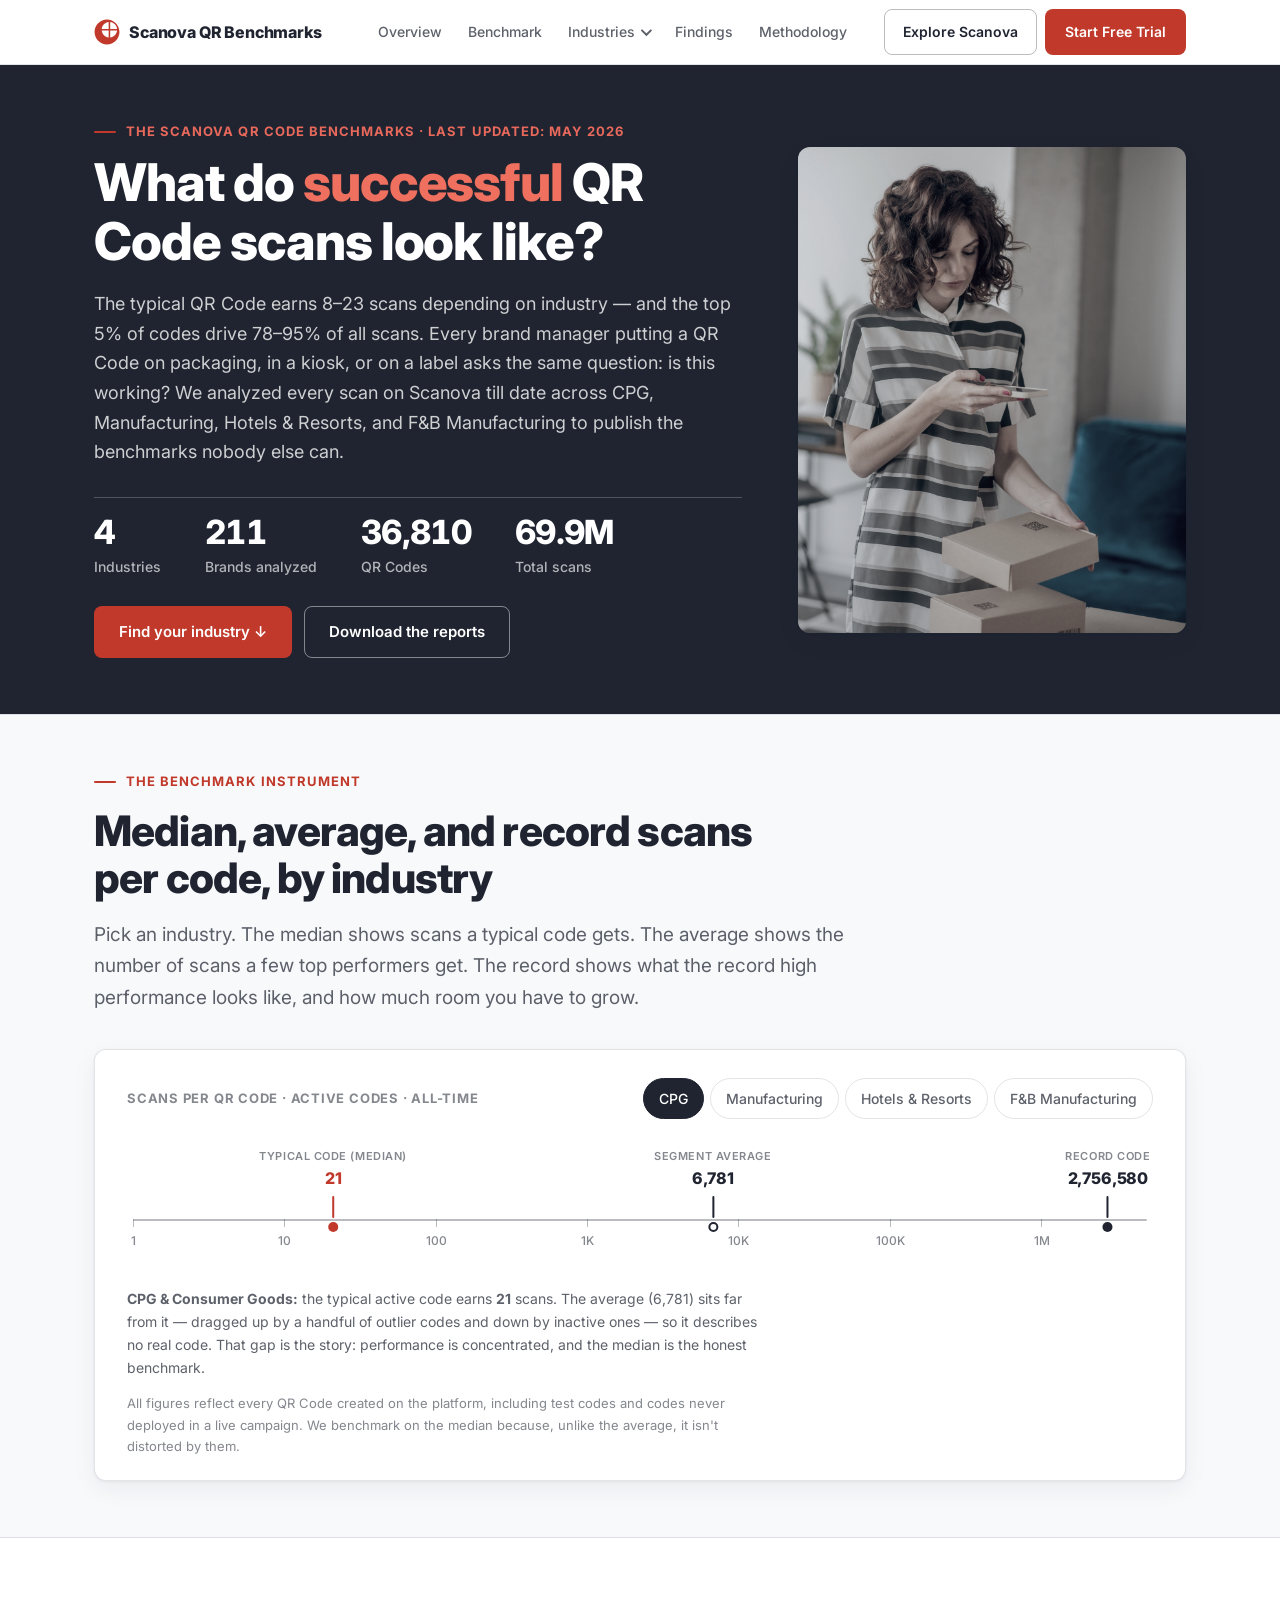
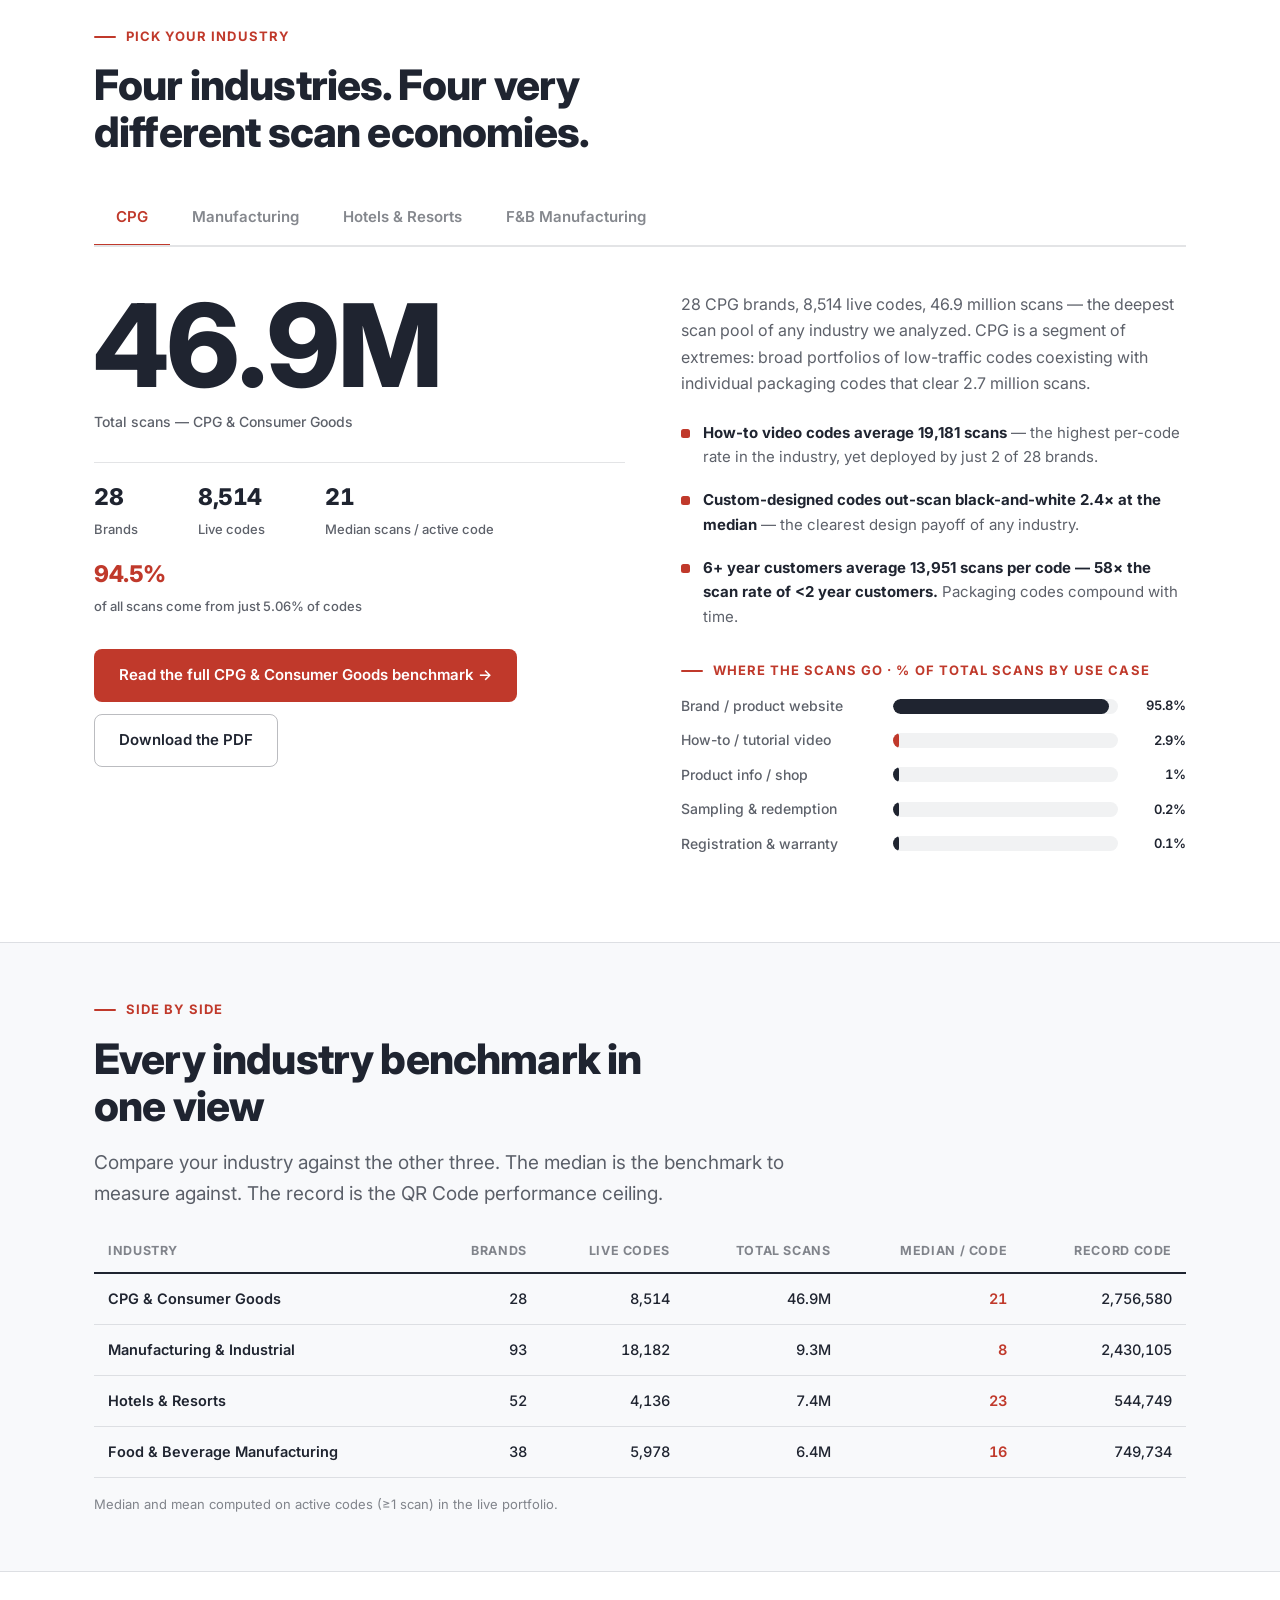
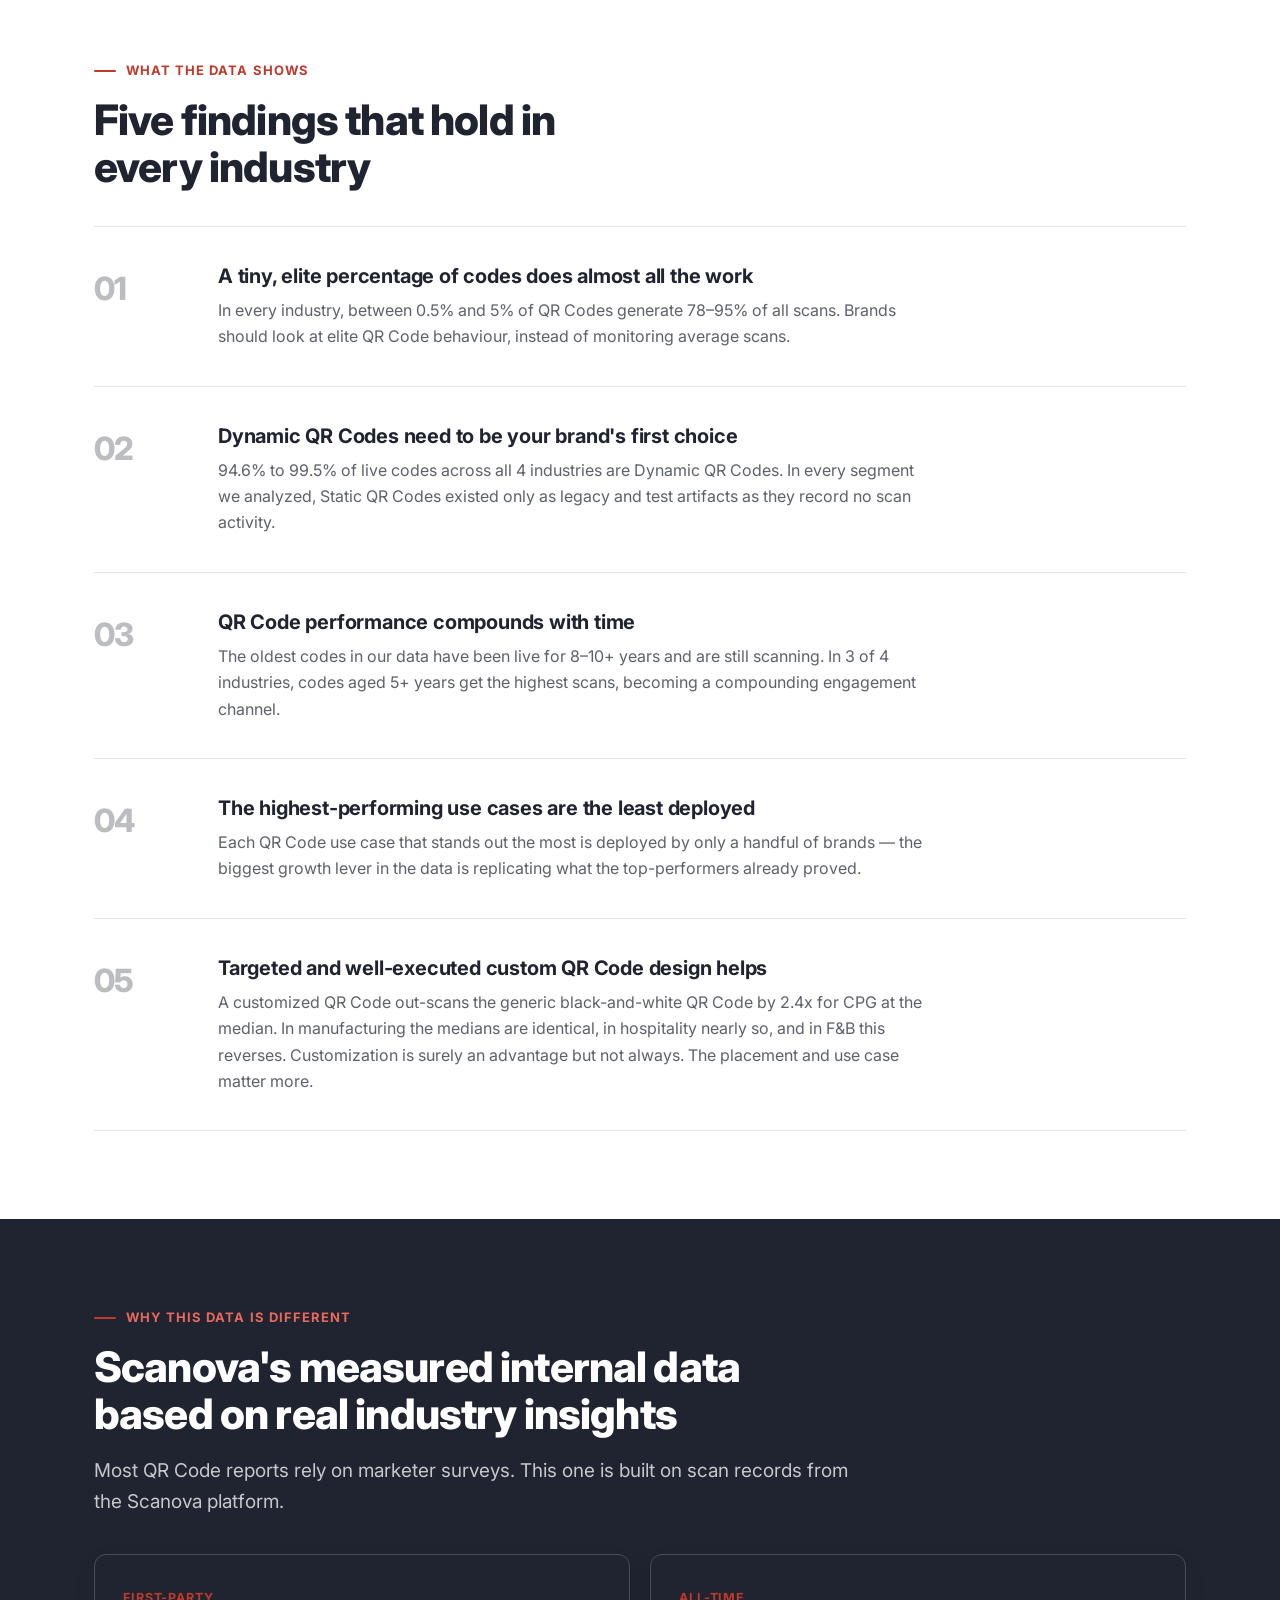
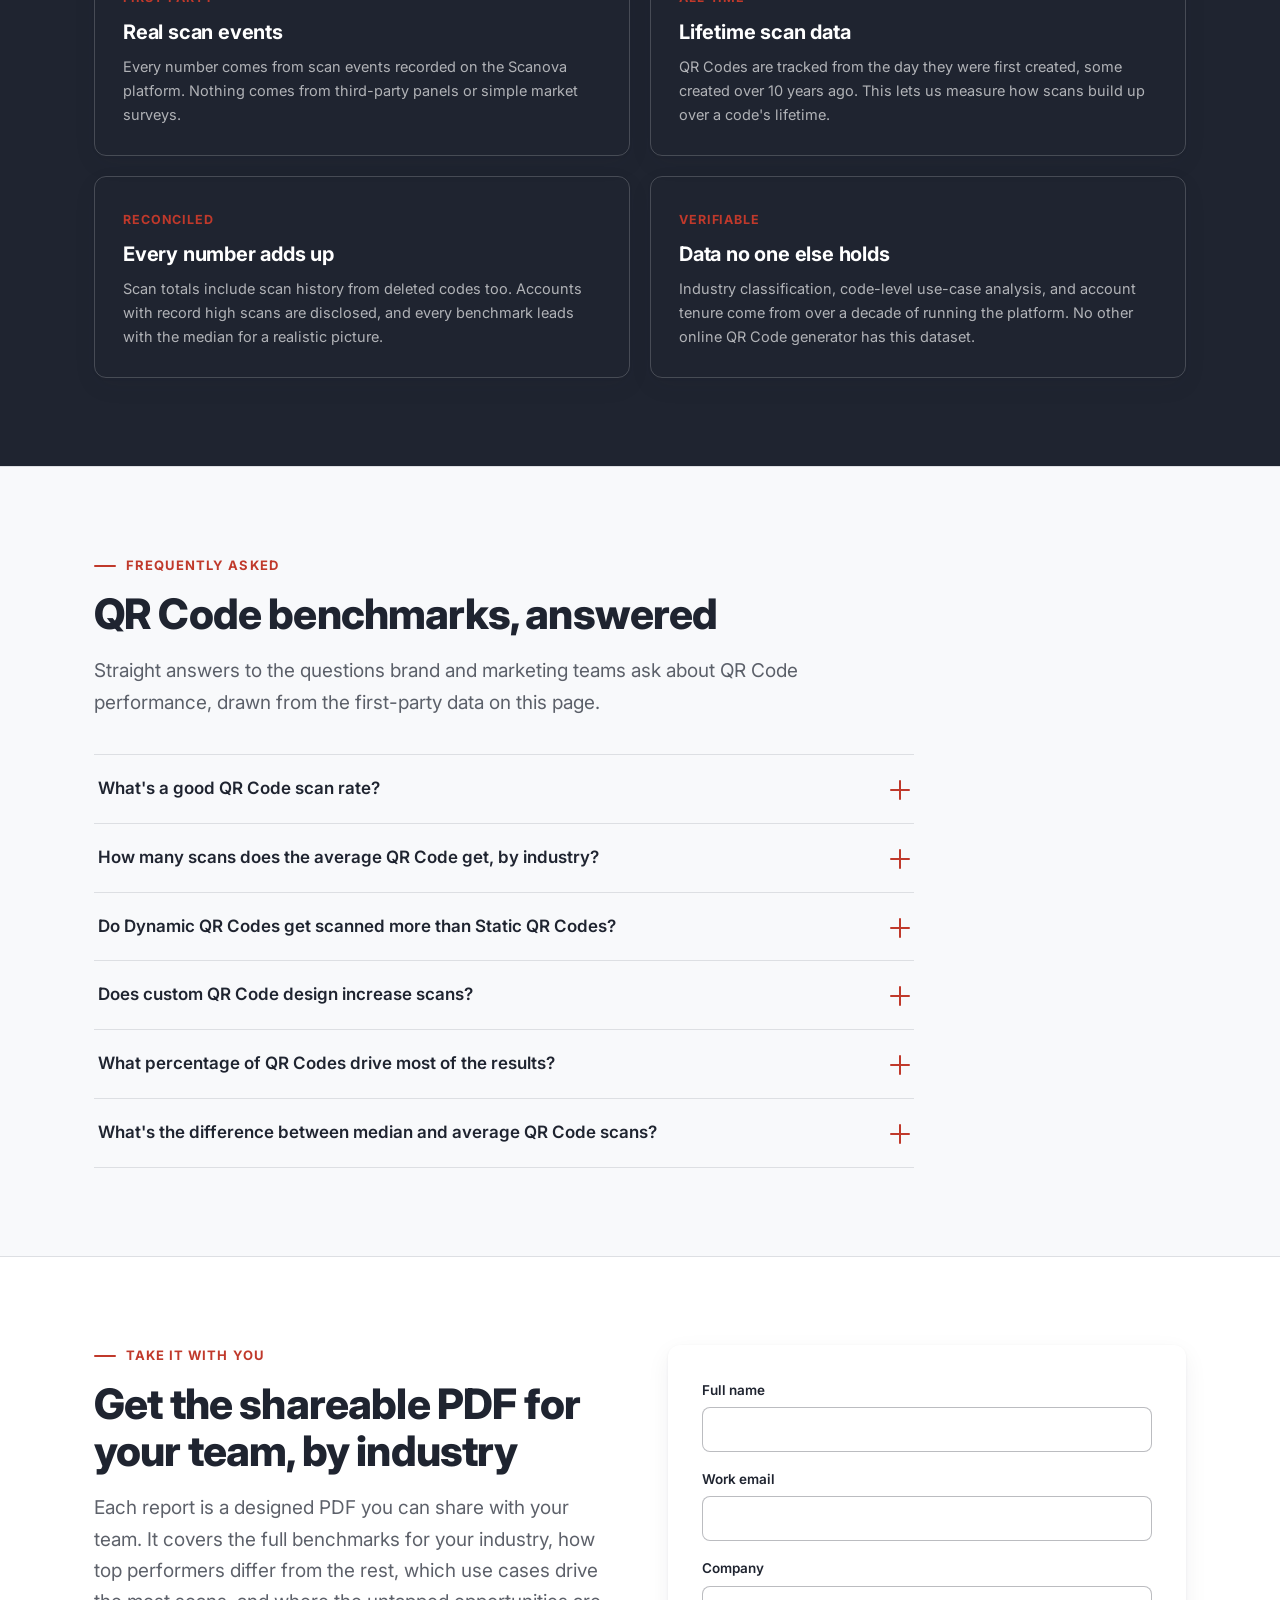
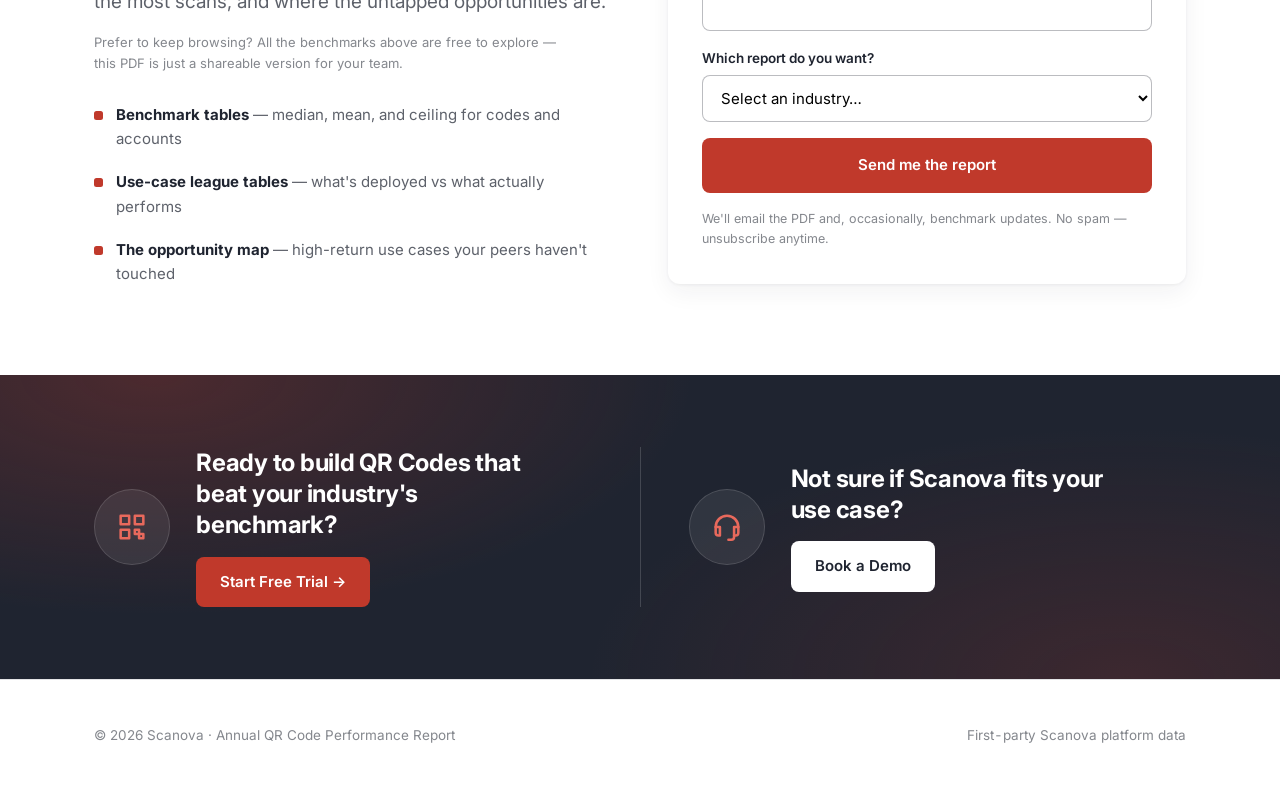
==== Annual Report/index.html @ 104e8a63 "Initial commit: Scanova QR Code Benchmarks report site Baseline snapshot of the Annual Report site (" ====
<!DOCTYPE html>
<html lang="en">
<head>
<meta charset="UTF-8">
<meta name="viewport" content="width=device-width, initial-scale=1">
<title>Scanova QR Code Benchmarks by Industry | 2026 Report</title>
<meta name="description" content="Scanova QR Code Benchmarks: the typical QR Code earns 8–23 scans by industry, and the top 5% drive 78–95% of all scans. First-party data from 69.9 million scans across 36,810 QR Codes and 211 brands in CPG, Manufacturing, Hotels & Resorts, and F&B Manufacturing.">
<link rel="preconnect" href="https://fonts.googleapis.com">
<link rel="preconnect" href="https://fonts.gstatic.com" crossorigin>
<link href="https://fonts.googleapis.com/css2?family=Inter:wght@400;500;600;700;800&display=swap" rel="stylesheet">
<link rel="stylesheet" href="styles.css">
</head>
<body>

<!-- ============ NAV ============ -->
<nav class="nav">
  <div class="wrap nav-inner">
    <a class="brand" href="index.html"><img class="brand-logo" src="logo-icon-red.svg" alt="Scanova" width="26" height="26"><span>Scanova QR Benchmarks</span></a>
    <div class="nav-links">
      <a href="#overview">Overview</a>
      <a href="#instrument">Benchmark</a>
      <div class="nav-drop" id="nav-drop">
        <button class="nav-drop-btn" aria-haspopup="true" aria-expanded="false" id="nav-drop-btn">
          Industries <span class="caret" aria-hidden="true"></span>
        </button>
        <div class="nav-drop-menu" role="menu" id="nav-drop-menu">
          <a role="menuitem" href="industry.html?i=cpg">CPG &amp; Consumer Goods <span>Avg 6,781 scans/code · 46.9M scans</span></a>
          <a role="menuitem" href="industry.html?i=mi">Manufacturing &amp; Industrial <span>Avg 641 scans/code · 9.3M scans</span></a>
          <a role="menuitem" href="industry.html?i=hotels">Hotels &amp; Resorts <span>Avg 2,096 scans/code · 7.4M scans</span></a>
          <a role="menuitem" href="industry.html?i=fnb">F&amp;B Manufacturing <span>Avg 1,487 scans/code · 6.4M scans</span></a>
        </div>
      </div>
      <a href="#findings">Findings</a>
      <a href="#methodology">Methodology</a>
    </div>
    <div class="nav-ctas">
      <a class="nav-cta-ghost" href="https://scanova.io/" target="_blank" rel="noopener">Explore Scanova</a>
      <a class="nav-cta" href="https://app.scanova.io/auth/register" target="_blank" rel="noopener">Start Free Trial</a>
    </div>
  </div>
</nav>

<!-- ============ HERO ============ -->
<header class="hero hero-dark" id="overview">
  <div class="wrap hero-grid">
    <div>
      <p class="eyebrow">The Scanova QR Code Benchmarks · Last updated: May 2026</p>
      <h1 style="margin-top:16px;max-width:18ch">What do <span class="accent">successful</span> QR Code scans look like?</h1>
      <p class="lede" style="margin-top:22px">
        The typical QR Code earns 8–23 scans depending on industry — and the top 5% of codes drive 78–95% of all scans.
        Every brand manager putting a QR Code on packaging, in a kiosk, or on a label asks the same question:
        is this working? We analyzed every scan on Scanova till date across CPG, Manufacturing, Hotels &amp; Resorts,
        and F&amp;B Manufacturing to publish the benchmarks nobody else can.
      </p>
      <div class="meta-strip">
        <div><span class="num" data-count="4">0</span><span class="label">Industries</span></div>
        <div><span class="num" data-count="211">0</span><span class="label">Brands analyzed</span></div>
        <div><span class="num" data-count="36810">0</span><span class="label">QR Codes</span></div>
        <div><span class="num" data-count="69.9" data-suffix="M">0</span><span class="label">Total scans</span></div>
      </div>
      <div class="panel-ctas" style="margin-top:40px">
        <a class="btn btn-solid" href="#industries">Find your industry ↓</a>
        <a class="btn btn-ghost" href="#get-reports">Download the reports</a>
      </div>
    </div>
    <div class="photo">
      <img src="img/hero-main.jpg" alt="Customer scanning a QR Code on product packaging with a smartphone" decoding="async">
    </div>
  </div>
</header>

<!-- ============ BENCHMARK INSTRUMENT ============ -->
<section class="tight band" id="instrument">
  <div class="wrap">
    <p class="eyebrow">The benchmark instrument</p>
    <h2 style="max-width:24ch">Median, average, and record scans per code, by industry</h2>
    <p class="lede">Pick an industry. The median shows scans a typical code gets. The average shows the number of scans a few top performers get. The record shows what the record high performance looks like, and how much room you have to grow.</p>

    <div class="instrument reveal">
      <div class="instrument-head">
        <span class="instrument-title">Scans per QR Code · active codes · all-time</span>
        <div class="seg" id="instr-seg" role="group" aria-label="Choose industry"></div>
      </div>
      <div class="scale" id="instr-scale" aria-live="polite"></div>
      <p class="instrument-note" id="instr-note"></p>
      <p class="foot-note" style="margin-top:14px">All figures reflect every QR Code created on the platform, including test codes and codes never deployed in a live campaign. We benchmark on the median because, unlike the average, it isn't distorted by them.</p>
    </div>
  </div>
</section>

<!-- ============ INDUSTRY TABS ============ -->
<section id="industries">
  <div class="wrap">
    <p class="eyebrow">Pick your industry</p>
    <h2 style="max-width:20ch">Four industries. Four very different scan economies.</h2>

    <div class="tabs" role="tablist" id="industry-tabs"></div>
    <div id="industry-panels"></div>
  </div>
</section>

<!-- ============ CROSS-INDUSTRY COMPARISON ============ -->
<section class="tight band">
  <div class="wrap">
    <p class="eyebrow">Side by side</p>
    <h2 style="max-width:22ch">Every industry benchmark in one view</h2>
    <p class="lede">Compare your industry against the other three. The median is the benchmark to measure against. The record is the QR Code performance ceiling.</p>
    <div class="tbl-scroll reveal">
      <table class="tbl" id="compare-table">
        <thead>
          <tr>
            <th>Industry</th>
            <th class="r">Brands</th>
            <th class="r">Live codes</th>
            <th class="r">Total scans</th>
            <th class="r">Median / code</th>
            <th class="r">Record code</th>
          </tr>
        </thead>
        <tbody></tbody>
      </table>
    </div>
    <p class="foot-note">Median and mean computed on active codes (≥1 scan) in the live portfolio.</p>
  </div>
</section>

<!-- ============ UNIVERSAL FINDINGS ============ -->
<section id="findings">
  <div class="wrap">
    <p class="eyebrow">What the data shows</p>
    <h2 style="max-width:20ch">Five findings that hold in every industry</h2>
    <div id="findings-list" style="margin-top:36px"></div>
  </div>
</section>

<!-- ============ METHODOLOGY ============ -->
<section class="band-ink" id="methodology">
  <div class="wrap">
    <p class="eyebrow">Why this data is different</p>
    <h2 style="max-width:24ch">Scanova's measured internal data based on real industry insights</h2>
    <p class="lede">Most QR Code reports rely on marketer surveys. This one is built on scan records from the Scanova platform.</p>
    <div class="cards grid-2">
      <div class="card" style="background:transparent;border-color:rgba(255,255,255,.18)">
        <span class="k">First-party</span>
        <h3 style="color:#fff">Real scan events</h3>
        <p style="color:rgba(255,255,255,.65)">Every number comes from scan events recorded on the Scanova platform. Nothing comes from third-party panels or simple market surveys.</p>
      </div>
      <div class="card" style="background:transparent;border-color:rgba(255,255,255,.18)">
        <span class="k">All-time</span>
        <h3 style="color:#fff">Lifetime scan data</h3>
        <p style="color:rgba(255,255,255,.65)">QR Codes are tracked from the day they were first created, some created over 10 years ago. This lets us measure how scans build up over a code's lifetime.</p>
      </div>
      <div class="card" style="background:transparent;border-color:rgba(255,255,255,.18)">
        <span class="k">Reconciled</span>
        <h3 style="color:#fff">Every number adds up</h3>
        <p style="color:rgba(255,255,255,.65)">Scan totals include scan history from deleted codes too. Accounts with record high scans are disclosed, and every benchmark leads with the median for a realistic picture.</p>
      </div>
      <div class="card" style="background:transparent;border-color:rgba(255,255,255,.18)">
        <span class="k">Verifiable</span>
        <h3 style="color:#fff">Data no one else holds</h3>
        <p style="color:rgba(255,255,255,.65)">Industry classification, code-level use-case analysis, and account tenure come from over a decade of running the platform. No other online QR Code generator has this dataset.</p>
      </div>
    </div>
  </div>
</section>

<!-- ============ FAQ ============ -->
<section class="band" id="faq">
  <div class="wrap">
    <p class="eyebrow">Frequently asked</p>
    <h2 style="max-width:24ch">QR Code benchmarks, answered</h2>
    <p class="lede">Straight answers to the questions brand and marketing teams ask about QR Code performance, drawn from the first-party data on this page.</p>
    <div class="faq" id="faq-list"></div>
  </div>
</section>

<!-- ============ LEAD CAPTURE ============ -->
<section id="get-reports">
  <div class="wrap lead">
    <div>
      <p class="eyebrow">Take it with you</p>
      <h2 style="max-width:20ch">Get the shareable PDF for your team, by industry</h2>
      <p class="lede">Each report is a designed PDF you can share with your team. It covers the full benchmarks for your industry, how top performers differ from the rest, which use cases drive the most scans, and where the untapped opportunities are.</p>
      <p class="small" style="margin-top:14px;max-width:60ch">Prefer to keep browsing? All the benchmarks above are free to explore — this PDF is just a shareable version for your team.</p>
      <ul class="insight-list" style="margin-top:28px">
        <li><strong>Benchmark tables</strong> — median, mean, and ceiling for codes and accounts</li>
        <li><strong>Use-case league tables</strong> — what's deployed vs what actually performs</li>
        <li><strong>The opportunity map</strong> — high-return use cases your peers haven't touched</li>
      </ul>
    </div>
    <div>
      <!-- INTEGRATION POINT: wire to your marketing-automation endpoint -->
      <form class="lead-form" id="lead-form" novalidate>
        <div>
          <label for="lf-name">Full name</label>
          <input id="lf-name" name="name" type="text" autocomplete="name" required>
        </div>
        <div>
          <label for="lf-email">Work email</label>
          <input id="lf-email" name="email" type="email" autocomplete="email" required>
        </div>
        <div>
          <label for="lf-company">Company</label>
          <input id="lf-company" name="company" type="text" autocomplete="organization" required>
        </div>
        <div>
          <label for="lf-industry">Which report do you want?</label>
          <select id="lf-industry" name="industry" required>
            <option value="">Select an industry…</option>
            <option value="cpg">CPG &amp; Consumer Goods</option>
            <option value="mi">Manufacturing &amp; Industrial</option>
            <option value="hotels">Hotels &amp; Resorts</option>
            <option value="fnb">Food &amp; Beverage Manufacturing</option>
            <option value="all">All four reports</option>
          </select>
        </div>
        <button type="submit">Send me the report</button>
        <p class="fine">We'll email the PDF and, occasionally, benchmark updates. No spam — unsubscribe anytime.</p>
      </form>
      <div class="lead-success" id="lead-success">
        <h3>Check your inbox</h3>
        <p style="color:var(--ink-70);margin-top:8px">Your report is on its way. While you wait, explore the industry benchmarks on this page.</p>
      </div>
    </div>
  </div>
</section>

<!-- ============ SCANOVA CTA BAND ============ -->
<section class="cta-band">
  <div class="wrap cta-band-grid">
    <div class="cta-cell">
      <div class="cta-icon" aria-hidden="true">
        <svg viewBox="0 0 24 24"><path d="M4 4h6v6H4zM14 4h6v6h-6zM4 14h6v6H4z"/><path d="M14 14h3v3h-3zM17 17h3v3h-3z"/></svg>
      </div>
      <div>
        <h3>Ready to build QR Codes that beat your industry's benchmark?</h3>
        <a class="cta-btn-solid" href="https://app.scanova.io/auth/register" target="_blank" rel="noopener">Start Free Trial →</a>
      </div>
    </div>
    <div class="cta-band-divider" aria-hidden="true"></div>
    <div class="cta-cell">
      <div class="cta-icon" aria-hidden="true">
        <svg viewBox="0 0 24 24"><path d="M4 12a8 8 0 0 1 16 0"/><path d="M4 12v4a2 2 0 0 0 2 2h1v-6H5"/><path d="M20 12v4a2 2 0 0 1-2 2h-1v-6h2"/><path d="M17 18v1a2 2 0 0 1-2 2h-2"/></svg>
      </div>
      <div>
        <h3>Not sure if Scanova fits your use case?</h3>
        <a class="cta-btn-white" href="https://trycon.dayschedule.com/qr-code-generator-demo" target="_blank" rel="noopener">Book a Demo</a>
      </div>
    </div>
  </div>
</section>

<footer>
  <div class="wrap footer-inner">
    <span>© 2026 Scanova · Annual QR Code Performance Report</span>
    <span class="mono" id="footer-note"></span>
  </div>
</footer>

<script src="report-data.js"></script>
<script>
/* ---------- nav dropdown ---------- */
(function(){
  const drop = document.getElementById("nav-drop");
  const btn = document.getElementById("nav-drop-btn");
  btn.addEventListener("click", e=>{
    e.stopPropagation();
    const open = drop.classList.toggle("open");
    btn.setAttribute("aria-expanded", open);
  });
  document.addEventListener("click", e=>{
    if(!drop.contains(e.target)){ drop.classList.remove("open"); btn.setAttribute("aria-expanded","false"); }
  });
  document.addEventListener("keydown", e=>{
    if(e.key === "Escape"){ drop.classList.remove("open"); btn.setAttribute("aria-expanded","false"); }
  });
})();

/* ---------- footer meta ---------- */
document.getElementById("footer-note").textContent = REPORT.meta.dataNote;

/* ---------- FAQ (data-driven + FAQPage schema for AEO) ---------- */
(function(){
  const I = REPORT.industries;
  const faqs = [
    {
      q: "What's a good QR Code scan rate?",
      a: `It depends on your industry, and the honest benchmark is the median rather than the average. The typical active QR Code earns ${I.mi.medianActive} scans in Manufacturing, ${I.fnb.medianActive} in F&B Manufacturing, ${I.cpg.medianActive} in CPG, and ${I.hotels.medianActive} in Hotels & Resorts. Averages run far higher because a small number of top performers pull them up, so measure yourself against the median for your sector.`
    },
    {
      q: "How many scans does the average QR Code get, by industry?",
      a: `The more useful benchmark is the median — the typical active code. Averages run far higher on paper but are distorted in both directions: inflated by a few very high-performing codes and deflated by test codes and codes never deployed in a campaign. Because the data isn't filtered, a raw average describes no real code, which is why this report leads with the median for every industry.`
    },
    {
      q: "Do Dynamic QR Codes get scanned more than Static QR Codes?",
      a: `Yes, decisively. Between ${I.fnb.dynamicPct}% and ${I.cpg.dynamicPct}% of live codes across all four industries are dynamic, and in every segment analyzed the Static QR Codes recorded essentially no scan activity — they exist mostly as legacy or test artifacts. Dynamic QR Codes also let you edit the destination and track scans, which is why they dominate real-world usage.`
    },
    {
      q: "Does custom QR Code design increase scans?",
      a: `Sometimes, but it isn't guaranteed. In CPG, a custom-designed code out-scans a plain black-and-white code by about 2.4× at the median (${I.cpg.design.designerMed} vs ${I.cpg.design.bwMed} scans). In Manufacturing the medians are identical, in Hotels & Resorts nearly so, and in F&B the pattern reverses. Placement and use case matter more than design alone.`
    },
    {
      q: "What percentage of QR Codes drive most of the results?",
      a: `A very small share. In every industry, between ${I.mi.concPctCodes}% and ${I.cpg.concPctCodes}% of QR Codes generate ${I.cpg.concPctScans}%–${I.mi.concPctScans}% of all scans. The strategic takeaway is to study what those top-performing codes do differently — the use case, placement, and destination — rather than trying to lift the average across every code.`
    },
    {
      q: "What's the difference between median and average QR Code scans?",
      a: `The median is the midpoint — half of all codes scan more, half scan less — so it describes a genuinely typical code. The average (mean) divides total scans by the number of codes, so a handful of codes with hundreds of thousands of scans drags it far above what most codes achieve, while test codes and codes never deployed in a campaign drag it back down. Because the data is unfiltered and performance is highly concentrated, this report leads with the median and shows the average only where the gap between the two is itself the insight.`
    }
  ];

  const list = document.getElementById("faq-list");
  faqs.forEach((f,i)=>{
    const item = document.createElement("div");
    item.className = "faq-item";
    item.setAttribute("aria-expanded", "false");
    item.innerHTML = `
      <button class="faq-q" aria-expanded="false" aria-controls="faq-a-${i}" id="faq-q-${i}">
        <span>${f.q}</span><span class="sign" aria-hidden="true"></span>
      </button>
      <div class="faq-a" role="region" aria-labelledby="faq-q-${i}" id="faq-a-${i}"><div class="faq-a-inner">${f.a}</div></div>`;
    list.appendChild(item);
    const btn = item.querySelector(".faq-q");
    btn.addEventListener("click", ()=>{
      const open = item.getAttribute("aria-expanded") === "true";
      item.setAttribute("aria-expanded", String(!open));
      btn.setAttribute("aria-expanded", String(!open));
    });
  });

  /* FAQPage JSON-LD — lets search/AI engines lift these as answers */
  const schema = {
    "@context":"https://schema.org",
    "@type":"FAQPage",
    "mainEntity": faqs.map(f=>({
      "@type":"Question","name":f.q,
      "acceptedAnswer":{"@type":"Answer","text":f.a}
    }))
  };
  const s = document.createElement("script");
  s.type = "application/ld+json";
  s.textContent = JSON.stringify(schema);
  document.head.appendChild(s);
})();
function countUp(el){
  const target = parseFloat(el.dataset.count);
  const suffix = el.dataset.suffix || "";
  const dur = 1200, t0 = performance.now();
  const isFloat = String(el.dataset.count).includes(".");
  function tick(t){
    const p = Math.min(1,(t-t0)/dur), e = 1-Math.pow(1-p,3);
    const v = target*e;
    el.textContent = (isFloat ? v.toFixed(1) : Math.round(v).toLocaleString("en-US")) + suffix;
    if(p<1) requestAnimationFrame(tick);
  }
  requestAnimationFrame(tick);
}

/* ---------- reveal + lazy triggers ---------- */
const io = new IntersectionObserver(entries=>{
  entries.forEach(en=>{
    if(!en.isIntersecting) return;
    en.target.classList.add("in");
    en.target.querySelectorAll(".bar-fill").forEach(b=>{ b.style.width = b.dataset.w + "%"; });
    en.target.querySelectorAll("[data-count]").forEach(countUp);
    if(en.target.classList.contains("qr-grid")) litGrid(en.target);
    io.unobserve(en.target);
  });
},{threshold:.25});

document.querySelectorAll(".reveal").forEach(el=>io.observe(el));
document.querySelectorAll(".meta-strip").forEach(el=>io.observe(el));

/* ---------- benchmark instrument ---------- */
const SCALE_MAX = 5e6;
const seg = document.getElementById("instr-seg");
const scale = document.getElementById("instr-scale");
const note = document.getElementById("instr-note");

INDUSTRY_ORDER.forEach((k,i)=>{
  const d = REPORT.industries[k];
  const b = document.createElement("button");
  b.textContent = d.shortName;
  b.setAttribute("aria-pressed", i===0 ? "true" : "false");
  b.addEventListener("click", ()=>{ 
    seg.querySelectorAll("button").forEach(x=>x.setAttribute("aria-pressed","false"));
    b.setAttribute("aria-pressed","true");
    renderInstrument(k);
  });
  seg.appendChild(b);
});

function renderInstrument(key){
  const d = REPORT.industries[key];
  scale.innerHTML = "";
  /* axis + ticks */
  const axis = document.createElement("div"); axis.className = "scale-axis"; scale.appendChild(axis);
  [1,10,100,1e3,1e4,1e5,1e6].forEach(v=>{
    const t = document.createElement("div"); t.className = "scale-tick";
    t.style.left = logPos(v,SCALE_MAX)+"%";
    t.innerHTML = `<span>${fmtCompact(v)}</span>`;
    scale.appendChild(t);
  });
  const markers = [
    {label:"Typical code (median)", v:d.medianActive, cls:"is-red"},
    {label:"Segment average", v:d.meanActive, cls:"is-hollow"},
    {label:"Record code", v:d.maxCode, cls:""}
  ];
  markers.forEach(m=>{
    const el = document.createElement("div");
    el.className = "marker "+m.cls;
    el.style.left = logPos(m.v,SCALE_MAX)+"%";
    el.innerHTML = `<div class="flag">${m.label}</div><div class="val">${fmt(m.v)}</div><div class="stem"></div><div class="dot"></div>`;
    scale.appendChild(el);
  });
  note.innerHTML = `<strong>${d.name}:</strong> the typical active code earns <strong>${fmt(d.medianActive)}</strong> scans. The average (${fmt(d.meanActive)}) sits far from it — dragged up by a handful of outlier codes and down by inactive ones — so it describes no real code. That gap is the story: performance is concentrated, and the median is the honest benchmark.`;
}
renderInstrument("cpg");

/* ---------- industry tabs ---------- */
const tabs = document.getElementById("industry-tabs");
const panels = document.getElementById("industry-panels");

INDUSTRY_ORDER.forEach((k,i)=>{
  const d = REPORT.industries[k];
  const tab = document.createElement("button");
  tab.id = "tab-"+k; tab.setAttribute("role","tab");
  tab.setAttribute("aria-selected", i===0 ? "true":"false");
  tab.setAttribute("aria-controls","panel-"+k);
  tab.textContent = d.shortName;
  tab.addEventListener("click", ()=>selectTab(k));
  tabs.appendChild(tab);

  const p = document.createElement("div");
  p.className = "tabpanel"; p.id = "panel-"+k;
  p.setAttribute("role","tabpanel"); p.setAttribute("aria-labelledby","tab-"+k);
  if(i!==0) p.hidden = true;
  p.innerHTML = panelHTML(d);
  panels.appendChild(p);
});

function panelHTML(d){
  const bars = d.useCases.slice(0,5).map(u=>`
    <div class="bar-row">
      <span class="name" title="${u.name}">${u.name}</span>
      <div class="bar-track"><div class="bar-fill ${u.avgActive === Math.max(...d.useCases.map(x=>x.avgActive)) ? "red":""}" data-w="${Math.max(3, u.scansPct)}"></div></div>
      <span class="v">${u.scansPct}%</span>
    </div>`).join("");
  return `
  <div class="industry-grid">
    <div>
      <div class="sig-stat">
        <span class="num">${d.scansDisplay}</span>
        <span class="cap">Total scans — ${d.name}</span>
      </div>
      <div class="stat-row">
        <div><span class="num">${d.accounts}</span><span class="label">Brands</span></div>
        <div><span class="num">${fmt(d.codes)}</span><span class="label">Live codes</span></div>
        <div><span class="num" data-count="${d.medianActive}">0</span><span class="label">Median scans / active code</span></div>
        <div><span class="num" style="color:var(--accent)">${d.concPctScans}%</span><span class="label">of all scans come from just ${d.concPctCodes}% of codes</span></div>
      </div>
      <div class="panel-ctas">
        <a class="btn btn-solid" href="industry.html?i=${d.slug}">Read the full ${d.name} benchmark →</a>
        <a class="btn btn-ghost" href="#get-reports">Download the PDF</a>
      </div>
    </div>
    <div>
      <p class="lede" style="font-size:16px;margin-bottom:24px">${d.summary}</p>
      <ul class="insight-list">${d.tabInsights.map(t=>`<li>${t}</li>`).join("")}</ul>
      <p class="eyebrow" style="margin:30px 0 14px">Where the scans go · % of total scans by use case</p>
      <div class="bars">${bars}</div>
    </div>
  </div>`;
}

function selectTab(key){
  INDUSTRY_ORDER.forEach(k=>{
    document.getElementById("tab-"+k).setAttribute("aria-selected", k===key ? "true":"false");
    document.getElementById("panel-"+k).hidden = k!==key;
  });
  /* trigger bar + count animations for newly shown panel */
  const p = document.getElementById("panel-"+key);
  p.querySelectorAll(".bar-fill").forEach(b=>{ b.style.width = b.dataset.w + "%"; });
  p.querySelectorAll("[data-count]").forEach(countUp);
}
/* animate the initially visible panel via observer */
io.observe(document.getElementById("panel-cpg"));

/* ---------- comparison table ---------- */
const tbody = document.querySelector("#compare-table tbody");
INDUSTRY_ORDER.forEach(k=>{
  const d = REPORT.industries[k];
  const tr = document.createElement("tr");
  tr.innerHTML = `
    <td><a href="industry.html?i=${d.slug}" style="text-decoration:none;font-weight:600">${d.name}</a></td>
    <td class="n r">${d.accounts}</td>
    <td class="n r">${fmt(d.codes)}</td>
    <td class="n r">${d.scansDisplay}</td>
    <td class="n r" style="color:var(--accent);font-weight:600">${d.medianActive}</td>
    <td class="n r">${fmt(d.maxCode)}</td>`;
  tbody.appendChild(tr);
});

/* ---------- findings ---------- */
const fl = document.getElementById("findings-list");
REPORT.universalFindings.forEach((f,i)=>{
  const el = document.createElement("div");
  el.className = "finding reveal";
  el.innerHTML = `<div class="fnum">0${i+1}</div><div><h3>${f.title}</h3><p>${f.body}</p></div>`;
  fl.appendChild(el);
  io.observe(el);
});

/* ---------- lead form (front-end only; wire to backend) ---------- */
document.getElementById("lead-form").addEventListener("submit", e=>{
  e.preventDefault();
  const form = e.target;
  if(!form.checkValidity()){ form.reportValidity(); return; }
  /* TODO: POST to marketing automation endpoint here */
  form.style.display = "none";
  document.getElementById("lead-success").classList.add("show");
});
</script>
</body>
</html>
---- Annual Report/styles.css ----
/* ============================================================
   Scanova — QR Performance Benchmarks
   Aligned with scanova.io: Inter everywhere, Scanova crimson
   (#c0392b) as the accent, soft rounded cards, white surfaces.
   ============================================================ */

:root{
  --ink:#1f2430;
  --ink-70:rgba(31,36,48,.72);
  --ink-55:rgba(31,36,48,.55);
  --ink-30:rgba(31,36,48,.3);
  --ink-12:rgba(31,36,48,.12);
  --ink-06:rgba(31,36,48,.06);
  --paper:#ffffff;
  --paper-warm:#f8f9fb;
  --accent:#c0392b;          /* Scanova brand crimson */
  --accent-dark:#a93226;
  --accent-dim:rgba(192,57,43,.1);
  --font:'Inter',-apple-system,BlinkMacSystemFont,'Segoe UI',sans-serif;
  --max:1140px;
  --rail:24px;
  --radius:12px;
  --radius-sm:8px;
  --shadow:0 1px 3px rgba(31,36,48,.06),0 8px 24px rgba(31,36,48,.06);
}

*{margin:0;padding:0;box-sizing:border-box}
html{scroll-behavior:smooth;scroll-padding-top:76px}
@media (prefers-reduced-motion:reduce){
  html{scroll-behavior:auto}
  *,*::before,*::after{animation-duration:.01ms!important;transition-duration:.01ms!important}
}
body{
  font-family:var(--font);
  color:var(--ink);
  background:var(--paper);
  font-size:16px;
  line-height:1.65;
  -webkit-font-smoothing:antialiased;
}
a{color:inherit}
button{font:inherit;cursor:pointer}
:focus-visible{outline:2px solid var(--accent);outline-offset:2px}

.wrap{max-width:var(--max);margin:0 auto;padding:0 var(--rail)}

/* ---- type roles ---- */
.eyebrow{
  font-size:13px;font-weight:700;
  letter-spacing:.08em;text-transform:uppercase;
  color:var(--accent);
  display:flex;align-items:center;gap:10px;
}
.eyebrow::before{content:'';width:22px;height:2px;background:var(--accent);border-radius:2px}
h1,h2,h3{font-weight:800;line-height:1.12;letter-spacing:-.02em}
h1{font-size:clamp(36px,5.4vw,62px)}
h2{font-size:clamp(27px,3.8vw,42px);margin:14px 0 18px}
h3{font-size:20px;font-weight:700;line-height:1.3;letter-spacing:-.01em}
.lede{font-size:clamp(17px,2vw,19px);color:var(--ink-70);max-width:64ch}
.num{font-weight:800;letter-spacing:-.02em;font-variant-numeric:tabular-nums}
.mono{font-variant-numeric:tabular-nums}
.small{font-size:13px;color:var(--ink-55)}

section{padding:88px 0}
section.tight{padding:56px 0}
.band{background:var(--paper-warm);border-top:1px solid var(--ink-12);border-bottom:1px solid var(--ink-12)}
.band-ink{background:var(--ink);color:var(--paper)}
.band-ink .eyebrow{color:#e8695c}
.band-ink .lede{color:rgba(255,255,255,.75)}

/* ---- nav ---- */
.nav{
  position:sticky;top:0;z-index:50;
  background:rgba(255,255,255,.94);
  backdrop-filter:blur(10px);
  border-bottom:1px solid var(--ink-12);
}
.nav-inner{display:flex;align-items:center;gap:16px;height:64px}
.brand{display:flex;align-items:center;gap:9px;text-decoration:none;font-weight:800;font-size:16px;letter-spacing:-.01em;white-space:nowrap;flex:none}
.brand .brand-logo{width:26px;height:26px;display:block;flex:none}
.nav-links{display:flex;gap:0;margin-left:auto;align-items:center}
.nav-links a,.nav-links .nav-drop-btn{
  text-decoration:none;font-size:14px;font-weight:500;
  padding:8px 13px;color:var(--ink-70);white-space:nowrap;border-radius:var(--radius-sm);
  background:none;border:none;display:inline-flex;align-items:center;gap:6px;
}
.nav-links a:hover,.nav-links .nav-drop-btn:hover{color:var(--ink);background:var(--ink-06)}
.nav-cta{
  margin-left:12px;flex:none;
  background:var(--accent);color:#fff;text-decoration:none;
  font-size:14px;font-weight:600;padding:11px 20px;border-radius:var(--radius-sm);
  transition:background .15s;
}
.nav-cta:hover{background:var(--accent-dark)}
@media(max-width:900px){.nav-links a:not(.nav-keep),.nav-drop{display:none}}
@media(max-width:640px){.nav-cta{display:none}}

/* ---- nav dropdown ---- */
.nav-drop{position:relative}
.nav-drop-btn .caret{width:8px;height:8px;border-right:2px solid currentColor;border-bottom:2px solid currentColor;transform:rotate(45deg) translateY(-2px);transition:transform .15s}
.nav-drop.open .nav-drop-btn .caret{transform:rotate(-135deg) translateY(-2px)}
.nav-drop-menu{
  position:absolute;top:calc(100% + 8px);left:0;min-width:280px;
  background:var(--paper);border:1px solid var(--ink-12);border-radius:var(--radius);
  box-shadow:var(--shadow);padding:8px;display:none;z-index:60;
}
.nav-drop.open .nav-drop-menu{display:block}
.nav-drop-menu a{
  display:block;padding:10px 14px;border-radius:var(--radius-sm);
  text-decoration:none;font-size:14px;font-weight:500;color:var(--ink);
}
.nav-drop-menu a:hover{background:var(--accent-dim);color:var(--accent-dark)}
.nav-drop-menu a span{display:block;font-size:12px;font-weight:400;color:var(--ink-55)}

/* ---- buttons ---- */
.btn{
  display:inline-flex;align-items:center;gap:8px;
  font-size:15px;font-weight:600;
  padding:13px 24px;border-radius:var(--radius-sm);text-decoration:none;
  border:1.5px solid transparent;
  transition:background .15s,color .15s,border-color .15s;
}
.btn-solid{background:var(--accent);color:#fff}
.btn-solid:hover{background:var(--accent-dark)}
.btn-ghost{background:transparent;color:var(--ink);border-color:var(--ink-30)}
.btn-ghost:hover{border-color:var(--accent);color:var(--accent)}
.band-ink .btn-ghost{color:#fff;border-color:rgba(255,255,255,.4)}
.band-ink .btn-ghost:hover{border-color:#e8695c;color:#e8695c}

/* ---- hero ---- */
.hero{padding:96px 0 72px}
.hero h1 .accent{color:var(--accent)}
.meta-strip{
  display:flex;flex-wrap:wrap;gap:0;margin-top:44px;
  border-top:1px solid var(--ink-12);
}
.meta-strip>div{padding:22px 36px 4px 0;margin-right:36px}
.meta-strip .num{font-size:clamp(28px,3.4vw,42px);display:block;line-height:1.1}
.meta-strip .label{font-size:14px;font-weight:500;color:var(--ink-70);margin-top:4px;display:block}

/* ---- benchmark instrument (log scale) ---- */
.instrument{border:1px solid var(--ink-12);border-radius:var(--radius);background:var(--paper);box-shadow:var(--shadow);padding:28px 32px 22px;margin-top:36px}
.instrument-head{display:flex;flex-wrap:wrap;align-items:center;gap:12px;justify-content:space-between;margin-bottom:28px}
.instrument-title{font-size:13px;font-weight:700;letter-spacing:.06em;text-transform:uppercase;color:var(--ink-55)}
.seg{display:flex;flex-wrap:wrap;gap:6px}
.seg button{
  font-size:14px;font-weight:500;padding:8px 15px;border:1px solid var(--ink-12);
  background:transparent;border-radius:999px;color:var(--ink-70);
  transition:all .15s;
}
.seg button:hover{border-color:var(--ink-30)}
.seg button[aria-pressed="true"]{background:var(--ink);color:#fff;border-color:var(--ink)}
.scale{position:relative;height:116px;margin:8px 6px 0}
.scale-axis{position:absolute;left:0;right:0;top:72px;height:2px;background:var(--ink-30);border-radius:2px}
.scale-tick{position:absolute;top:72px;width:1px;height:8px;background:var(--ink-30)}
.scale-tick span{position:absolute;top:12px;left:50%;transform:translateX(-50%);font-size:12px;font-weight:500;color:var(--ink-55);white-space:nowrap}
.marker{position:absolute;top:0;transform:translateX(-50%);text-align:center;transition:left .5s cubic-bezier(.4,0,.2,1)}
.marker .flag{font-size:11px;font-weight:600;letter-spacing:.05em;text-transform:uppercase;color:var(--ink-55);white-space:nowrap}
.marker .val{font-weight:800;font-size:16px;white-space:nowrap;letter-spacing:-.01em}
.marker .stem{width:2px;height:22px;background:var(--ink);margin:4px auto 0;border-radius:2px}
.marker .dot{width:10px;height:10px;border-radius:50%;background:var(--ink);margin:0 auto;transform:translateY(4px)}
.marker.is-red .stem,.marker.is-red .dot{background:var(--accent)}
.marker.is-red .val{color:var(--accent)}
.marker.is-hollow .dot{background:var(--paper);border:2px solid var(--ink)}
.instrument-note{margin-top:24px;font-size:14px;color:var(--ink-70);max-width:72ch}

/* ---- tabs ---- */
.tabs{display:flex;gap:0;border-bottom:2px solid var(--ink-12);overflow-x:auto;margin-top:36px;scrollbar-width:none}
.tabs::-webkit-scrollbar{display:none}
.tabs button{
  background:none;border:none;border-bottom:3px solid transparent;margin-bottom:-2px;
  font-size:15px;font-weight:600;
  padding:14px 22px;color:var(--ink-55);white-space:nowrap;
}
.tabs button:hover{color:var(--ink)}
.tabs button[aria-selected="true"]{color:var(--accent);border-bottom-color:var(--accent)}
.tabpanel{padding-top:44px}
.tabpanel[hidden]{display:none}

.industry-grid{display:grid;grid-template-columns:minmax(0,1.05fr) minmax(0,1fr);gap:56px;align-items:start}
@media(max-width:860px){.industry-grid{grid-template-columns:1fr}}
.sig-stat .num{font-size:clamp(64px,9vw,116px);line-height:.95;display:block}
.sig-stat .cap{font-size:14px;font-weight:500;color:var(--ink-70);margin-top:10px;display:block;max-width:34ch}
.stat-row{display:flex;gap:0;margin-top:28px;border-top:1px solid var(--ink-12);flex-wrap:wrap}
.stat-row>div{padding:16px 30px 0 0;margin-right:30px}
.stat-row .num{font-size:23px;display:block}
.stat-row .label{font-size:13px;font-weight:500;color:var(--ink-70);margin-top:2px;display:block}
.insight-list{list-style:none;display:grid;gap:18px}
.insight-list li{padding-left:22px;position:relative;color:var(--ink-70);font-size:15px}
.insight-list li::before{content:'';position:absolute;left:0;top:8px;width:9px;height:9px;background:var(--accent);border-radius:2.5px}
.insight-list li strong{color:var(--ink)}
.panel-ctas{display:flex;gap:12px;margin-top:32px;flex-wrap:wrap}

/* ---- bars ---- */
.bars{display:grid;gap:13px;margin-top:8px}
.bar-row{display:grid;grid-template-columns:200px 1fr 56px;gap:12px;align-items:center;font-size:14px}
.bar-row .name{
  color:var(--ink-70);font-weight:500;line-height:1.3;
  display:-webkit-box;-webkit-line-clamp:2;-webkit-box-orient:vertical;overflow:hidden;
}
.bar-track{height:15px;background:var(--ink-06);border-radius:999px;overflow:hidden}
.bar-fill{height:100%;background:var(--ink);border-radius:999px;width:0;transition:width .8s cubic-bezier(.4,0,.2,1)}
.bar-fill.red{background:var(--accent)}
.bar-row .v{font-size:13px;font-weight:600;text-align:right;font-variant-numeric:tabular-nums}
@media(max-width:560px){.bar-row{grid-template-columns:124px 1fr 50px}}

/* ---- concentration: codes-vs-scans comparison bars ---- */
.conc{display:grid;grid-template-columns:minmax(0,1fr) minmax(0,1.15fr);gap:56px;align-items:center}
@media(max-width:860px){.conc{grid-template-columns:1fr}}
.conc-stat{margin-top:26px}
.conc-stat .num{font-size:clamp(44px,6vw,70px);color:var(--accent);line-height:1}
.conc-eq{font-size:15px;font-weight:500;color:var(--ink-70);margin-top:8px}
.split-viz{border:1px solid var(--ink-12);border-radius:var(--radius);box-shadow:var(--shadow);background:var(--paper);padding:28px 30px}
.split-block{margin-bottom:26px}
.split-block:last-child{margin-bottom:0}
.split-label{display:flex;justify-content:space-between;align-items:baseline;font-size:14px;font-weight:600;margin-bottom:10px}
.split-label .hint{font-size:13px;font-weight:500;color:var(--ink-55)}
.split-bar{display:flex;height:44px;border-radius:var(--radius-sm);overflow:hidden;background:var(--ink-06)}
.split-bar .seg-red{background:var(--accent);width:0;min-width:5px;transition:width 1s cubic-bezier(.4,0,.2,1)}
.split-bar .seg-rest{background:var(--ink-12);flex:1}
.split-legend{display:flex;gap:22px;margin-top:20px;font-size:13px;font-weight:500;color:var(--ink-70);flex-wrap:wrap}
.split-legend span{display:inline-flex;align-items:center;gap:8px}
.split-legend i{width:12px;height:12px;border-radius:3px;display:inline-block}
.split-legend .sw-red{background:var(--accent)}
.split-legend .sw-rest{background:var(--ink-12)}

/* ---- data tables ---- */
.tbl{width:100%;border-collapse:collapse;font-size:14.5px;margin-top:20px}
.tbl th{
  font-size:12.5px;letter-spacing:.05em;text-transform:uppercase;
  color:var(--ink-55);text-align:left;font-weight:700;
  padding:11px 14px;border-bottom:2px solid var(--ink);
}
.tbl td{padding:13px 14px;border-bottom:1px solid var(--ink-12);vertical-align:top}
.tbl td.n{font-variant-numeric:tabular-nums;white-space:nowrap;font-weight:500}
.tbl tr.hl td{background:var(--accent-dim)}
.tbl .r{text-align:right}
.tbl-scroll{overflow-x:auto;-webkit-overflow-scrolling:touch}

/* ---- cards ---- */
.cards{display:grid;grid-template-columns:repeat(auto-fit,minmax(260px,1fr));gap:20px;margin-top:36px}
.card{border:1px solid var(--ink-12);border-radius:var(--radius);padding:28px;background:var(--paper);box-shadow:var(--shadow)}
.card .k{font-size:12.5px;font-weight:700;letter-spacing:.07em;text-transform:uppercase;color:var(--accent)}
.card h3{margin:10px 0 10px}
.card p{font-size:14.5px;color:var(--ink-70)}
.card .big{font-size:clamp(30px,3.4vw,40px);display:block;margin:8px 0 2px}

/* ---- findings ---- */
.finding{
  display:grid;grid-template-columns:96px minmax(0,1fr);gap:28px;
  padding:36px 0;border-top:1px solid var(--ink-12);
}
.finding:last-of-type{border-bottom:1px solid var(--ink-12)}
.finding .fnum{font-weight:800;font-size:32px;color:var(--ink-30);letter-spacing:-.02em}
.finding h3{margin-bottom:8px}
.finding p{color:var(--ink-70);max-width:72ch}
@media(max-width:640px){.finding{grid-template-columns:1fr;gap:8px}}

/* ---- lead capture ---- */
.lead{display:grid;grid-template-columns:minmax(0,1fr) minmax(0,1fr);gap:56px;align-items:start}
@media(max-width:860px){.lead{grid-template-columns:1fr}}
.lead-form{display:grid;gap:16px;background:var(--paper);color:var(--ink);border-radius:var(--radius);box-shadow:var(--shadow);padding:34px}
.lead-form label{font-size:13.5px;font-weight:600;color:var(--ink);display:block;margin-bottom:6px}
.lead-form input,.lead-form select{
  width:100%;font-family:var(--font);font-size:15px;padding:12px 14px;
  border:1px solid var(--ink-30);border-radius:var(--radius-sm);background:var(--paper);
}
.lead-form input:focus,.lead-form select:focus{border-color:var(--accent);outline:none;box-shadow:0 0 0 3px var(--accent-dim)}
.lead-form button{border:none;background:var(--accent);color:#fff;font-size:15px;font-weight:600;padding:15px;border-radius:var(--radius-sm);transition:background .15s}
.lead-form button:hover{background:var(--accent-dark)}
.lead-form .fine{font-size:12.5px;color:var(--ink-55)}
.lead-success{display:none;padding:34px;border:1px solid var(--accent);border-radius:var(--radius)}
.lead-success.show{display:block}

/* ---- reveal on scroll ---- */
.reveal{opacity:0;transform:translateY(14px);transition:opacity .6s,transform .6s}
.reveal.in{opacity:1;transform:none}
@media (prefers-reduced-motion:reduce){.reveal{opacity:1;transform:none}}

/* ---- industry page extras ---- */
.chapter-nav{display:flex;gap:2px;overflow:hidden}
.page-hero{padding:72px 0 56px}
.crumb{font-size:14px;font-weight:500;color:var(--ink-55);text-decoration:none}
.crumb:hover{color:var(--accent)}
.switcher{display:flex;gap:8px;flex-wrap:wrap;margin-top:28px}
.switcher a{
  font-size:14px;font-weight:500;text-decoration:none;
  border:1px solid var(--ink-12);border-radius:999px;padding:8px 16px;color:var(--ink-70);
  transition:all .15s;
}
.switcher a:hover{border-color:var(--ink-30);color:var(--ink)}
.switcher a.current{background:var(--ink);color:#fff;border-color:var(--ink)}
.two-col{display:grid;grid-template-columns:minmax(0,1fr) minmax(0,1fr);gap:56px;align-items:start}
@media(max-width:860px){.two-col{grid-template-columns:1fr}}
.callout{border-left:3px solid var(--accent);padding:8px 0 8px 24px;margin:32px 0 0;font-size:17px;color:var(--ink-70);border-radius:2px}
.callout strong{color:var(--ink)}
.foot-note{font-size:13px;color:var(--ink-55);margin-top:16px;max-width:80ch}

/* portfolio section layout: bars capped, cards in a row below */
.portfolio-bars{max-width:720px}
.portfolio-cards{grid-template-columns:repeat(auto-fit,minmax(300px,1fr))}

/* ---- footer ---- */
footer{border-top:1px solid var(--ink-12);padding:44px 0;font-size:13.5px;color:var(--ink-55)}
.footer-inner{display:flex;flex-wrap:wrap;gap:20px;justify-content:space-between;align-items:center}

/* ---- nav dropdown: open on hover (click retained for touch) ---- */
.nav-drop:hover .nav-drop-menu,.nav-drop:focus-within .nav-drop-menu{display:block}
.nav-drop:hover .nav-drop-btn .caret{transform:rotate(-135deg) translateY(-2px)}
.nav-drop-menu::before{content:'';position:absolute;top:-10px;left:0;right:0;height:10px} /* hover bridge over the gap */

/* ---- nav CTA pair ---- */
.nav-ctas{display:flex;gap:8px;margin-left:8px;flex:none;align-items:center}
.nav-cta{margin-left:0}
.nav-cta-ghost{
  flex:none;background:transparent;color:var(--ink);text-decoration:none;
  font-size:14px;font-weight:600;padding:10px 18px;border-radius:var(--radius-sm);
  border:1.5px solid var(--ink-30);transition:all .15s;white-space:nowrap;
}
.nav-cta-ghost:hover{border-color:var(--accent);color:var(--accent)}
@media(max-width:760px){.nav-cta-ghost{display:none}}
@media(max-width:640px){.nav-ctas .nav-cta{display:inline-flex}}
@media(max-width:480px){.nav-ctas .nav-cta{display:none}}

/* ---- pre-footer Scanova CTA band ---- */
.cta-band{
  background:radial-gradient(900px 400px at 12% 0%,rgba(192,57,43,.28),transparent 60%),
             radial-gradient(900px 420px at 88% 100%,rgba(192,57,43,.18),transparent 60%),
             var(--ink);
  color:#fff;padding:72px 0;
}
.cta-band-grid{display:grid;grid-template-columns:1fr 1px 1fr;gap:48px;align-items:center}
.cta-band-divider{background:rgba(255,255,255,.16);height:100%;min-height:120px}
.cta-cell{display:flex;align-items:center;gap:26px}
.cta-icon{
  width:76px;height:76px;flex:none;border-radius:50%;
  background:rgba(255,255,255,.08);border:1px solid rgba(255,255,255,.14);
  display:flex;align-items:center;justify-content:center;
}
.cta-icon svg{width:34px;height:34px;stroke:#e8695c;fill:none;stroke-width:1.8;stroke-linecap:round;stroke-linejoin:round}
.cta-cell h3{color:#fff;font-size:clamp(19px,2.2vw,24px);margin-bottom:16px;max-width:22ch}
.cta-btn-solid{
  display:inline-flex;align-items:center;gap:8px;background:var(--accent);color:#fff;
  text-decoration:none;font-size:15px;font-weight:600;padding:13px 24px;border-radius:var(--radius-sm);
  transition:background .15s;
}
.cta-btn-solid:hover{background:var(--accent-dark)}
.cta-btn-white{
  display:inline-flex;align-items:center;gap:8px;background:#fff;color:var(--ink);
  text-decoration:none;font-size:15px;font-weight:600;padding:13px 24px;border-radius:var(--radius-sm);
  transition:background .15s;
}
.cta-btn-white:hover{background:#f1d5d2}
@media(max-width:860px){
  .cta-band-grid{grid-template-columns:1fr;gap:40px}
  .cta-band-divider{display:none}
}

/* chapter nav: compact to fit alongside dual CTAs */
.chapter-nav a{font-size:13px;padding:8px 9px}

/* 2x2 card grid (methodology) */
.cards.grid-2{grid-template-columns:repeat(2,1fr)}
@media(max-width:640px){.cards.grid-2{grid-template-columns:1fr}}

/* ---- hero photography (desaturated ink-tone treatment) ---- */
.hero-grid{display:grid;grid-template-columns:minmax(0,1.12fr) minmax(0,.88fr);gap:56px;align-items:center}
.photo{
  border-radius:var(--radius);overflow:hidden;box-shadow:var(--shadow);
  position:relative;aspect-ratio:4/5;background:var(--ink-06);
}
.photo img{
  width:100%;height:100%;object-fit:cover;display:block;
  filter:grayscale(.45) saturate(.72) contrast(1.03);
}
.photo::after{ /* ink wash so photos sit with the palette */
  content:'';position:absolute;inset:0;pointer-events:none;
  background:linear-gradient(180deg,rgba(31,36,48,.04),rgba(31,36,48,.16));
}
@media(max-width:860px){
  .hero-grid{grid-template-columns:1fr;gap:36px}
  .photo{aspect-ratio:16/10;order:2}
}

/* tighter meta strip inside hero grid so 4 stats fit the narrower column */
.hero-grid .meta-strip>div{padding-right:20px;margin-right:20px}
.hero-grid .meta-strip .num{font-size:clamp(24px,2.6vw,32px)}

/* ---- FAQ accordion ---- */
.faq{margin-top:36px;max-width:820px;border-top:1px solid var(--ink-12)}
.faq-item{border-bottom:1px solid var(--ink-12)}
.faq-q{
  width:100%;text-align:left;background:none;border:none;
  display:flex;align-items:flex-start;gap:16px;justify-content:space-between;
  padding:22px 4px;font-size:17px;font-weight:600;color:var(--ink);line-height:1.4;
}
.faq-q:hover{color:var(--accent)}
.faq-q .sign{flex:none;width:20px;height:20px;position:relative;margin-top:3px}
.faq-q .sign::before,.faq-q .sign::after{content:'';position:absolute;background:var(--accent);border-radius:2px;transition:transform .2s}
.faq-q .sign::before{top:9px;left:0;width:100%;height:2px}
.faq-q .sign::after{left:9px;top:0;height:100%;width:2px}
.faq-item[aria-expanded="true"] .faq-q .sign::after{transform:scaleY(0)}
.faq-a{
  overflow:hidden;max-height:0;transition:max-height .28s ease;
  color:var(--ink-70);font-size:15.5px;line-height:1.6;
}
.faq-a-inner{padding:0 4px 24px}
.faq-item[aria-expanded="true"] .faq-a{max-height:340px}

/* ============================================================
   HERO — full-bleed background variant (index-bg.html only)
   ============================================================ */
.hero-bg{position:relative;padding:0;min-height:600px;display:flex;align-items:center;overflow:hidden}
.hero-bg-media{position:absolute;inset:0;z-index:0}
.hero-bg-media img{
  width:100%;height:100%;object-fit:cover;object-position:70% center;
  filter:grayscale(.35) saturate(.8) contrast(1.02);
}
/* dark ink scrim — heaviest on the left where the copy sits, so text stays legible */
.hero-bg-scrim{
  position:absolute;inset:0;
  background:
    linear-gradient(90deg, rgba(24,27,35,.94) 0%, rgba(24,27,35,.86) 34%, rgba(24,27,35,.55) 60%, rgba(24,27,35,.32) 100%),
    linear-gradient(0deg, rgba(24,27,35,.5), rgba(24,27,35,.2));
}
.hero-bg-inner{position:relative;z-index:1;width:100%;padding-top:84px;padding-bottom:84px}
.hero-bg-copy{max-width:600px;color:#fff}
.hero-bg .eyebrow{color:#e8695c}
.hero-bg h1{color:#fff}
.hero-bg h1 .accent{color:#f0705f}
.hero-bg .lede{color:rgba(255,255,255,.82)}
.hero-bg .meta-strip{border-top-color:rgba(255,255,255,.22)}
.hero-bg .meta-strip .num{color:#fff}
.hero-bg .meta-strip .label{color:rgba(255,255,255,.66)}
/* ghost button needs light treatment on dark bg */
.hero-bg .btn-ghost{color:#fff;border-color:rgba(255,255,255,.45)}
.hero-bg .btn-ghost:hover{border-color:#f0705f;color:#f0705f;background:transparent}
@media(max-width:860px){
  .hero-bg{min-height:0}
  .hero-bg-media img{object-position:65% center}
  .hero-bg-scrim{background:linear-gradient(0deg, rgba(24,27,35,.92) 30%, rgba(24,27,35,.72) 100%)}
  .hero-bg-copy{max-width:none}
}

/* ============================================================
   HERO — dark variant (index-dark.html only)
   Mirrors the .band-ink treatment used by "Why this data is different"
   ============================================================ */
.hero-dark{background:var(--ink);color:var(--paper)}
.hero-dark .eyebrow{color:#e8695c}
.hero-dark h1{color:#fff}
.hero-dark h1 .accent{color:#f0705f}
.hero-dark .lede{color:rgba(255,255,255,.78)}
.hero-dark .meta-strip{border-top-color:rgba(255,255,255,.22)}
.hero-dark .meta-strip .num{color:#fff}
.hero-dark .meta-strip .label{color:rgba(255,255,255,.66)}
.hero-dark .btn-ghost{color:#fff;border-color:rgba(255,255,255,.45)}
.hero-dark .btn-ghost:hover{border-color:#f0705f;color:#f0705f;background:transparent}
/* photo: drop the light ink-wash (meant for white bg), add a subtle border to seat it on dark */
.hero-dark .photo{background:rgba(255,255,255,.04)}
.hero-dark .photo::after{background:linear-gradient(180deg,rgba(24,27,35,.12),rgba(24,27,35,.28))}

/* dark hero — industry page extras (crumb, switcher chips) */
.hero-dark .crumb{color:rgba(255,255,255,.6)}
.hero-dark .crumb:hover{color:#f0705f}
.hero-dark .switcher a{color:rgba(255,255,255,.72);border-color:rgba(255,255,255,.24)}
.hero-dark .switcher a:hover{border-color:rgba(255,255,255,.5);color:#fff}
.hero-dark .switcher a.current{background:#fff;color:var(--ink);border-color:#fff}


/* ============================================================
   HERO — compact tuning (dark hero) to fit above the fold
   on typical laptop viewports (~800px). Scoped so other
   sections keep their original spacing.
   ============================================================ */
.hero-dark{padding-top:56px;padding-bottom:56px}
.hero-dark h1{font-size:clamp(34px,4.6vw,52px)}
.hero-dark .lede{font-size:clamp(16px,1.7vw,18px);margin-top:18px!important}
.hero-dark .meta-strip{margin-top:30px}
.hero-dark .meta-strip>div{padding:16px 30px 2px 0;margin-right:30px}
.hero-dark .meta-strip .num{font-size:clamp(24px,2.6vw,34px)}
.hero-dark .panel-ctas{margin-top:26px!important}
/* headline gets a touch less top gap under the eyebrow */
.hero-dark h1{margin-top:12px!important}

/* ---- hero fit refinements: one-line stats + no orphan word ---- */
.hero-dark .hero-grid{grid-template-columns:minmax(0,1.25fr) minmax(0,.75fr)}
.hero-dark .meta-strip{flex-wrap:nowrap}
.hero-dark .meta-strip>div{padding:16px 22px 2px 0;margin-right:22px;white-space:nowrap}
.hero-dark .meta-strip>div:last-child{margin-right:0;padding-right:0}
.hero-dark .lede{text-wrap:pretty}

/* ---- industry hero: compact to fit above the fold (~800px) ---- */
.page-hero.hero-dark{padding:32px 0 40px}
.page-hero.hero-dark .switcher{margin-top:14px}
.page-hero.hero-dark .hero-grid{margin-top:22px!important}
.page-hero.hero-dark h1{margin-top:10px}
.page-hero.hero-dark .lede{margin-top:16px!important}
.page-hero.hero-dark .meta-strip{margin-top:26px}
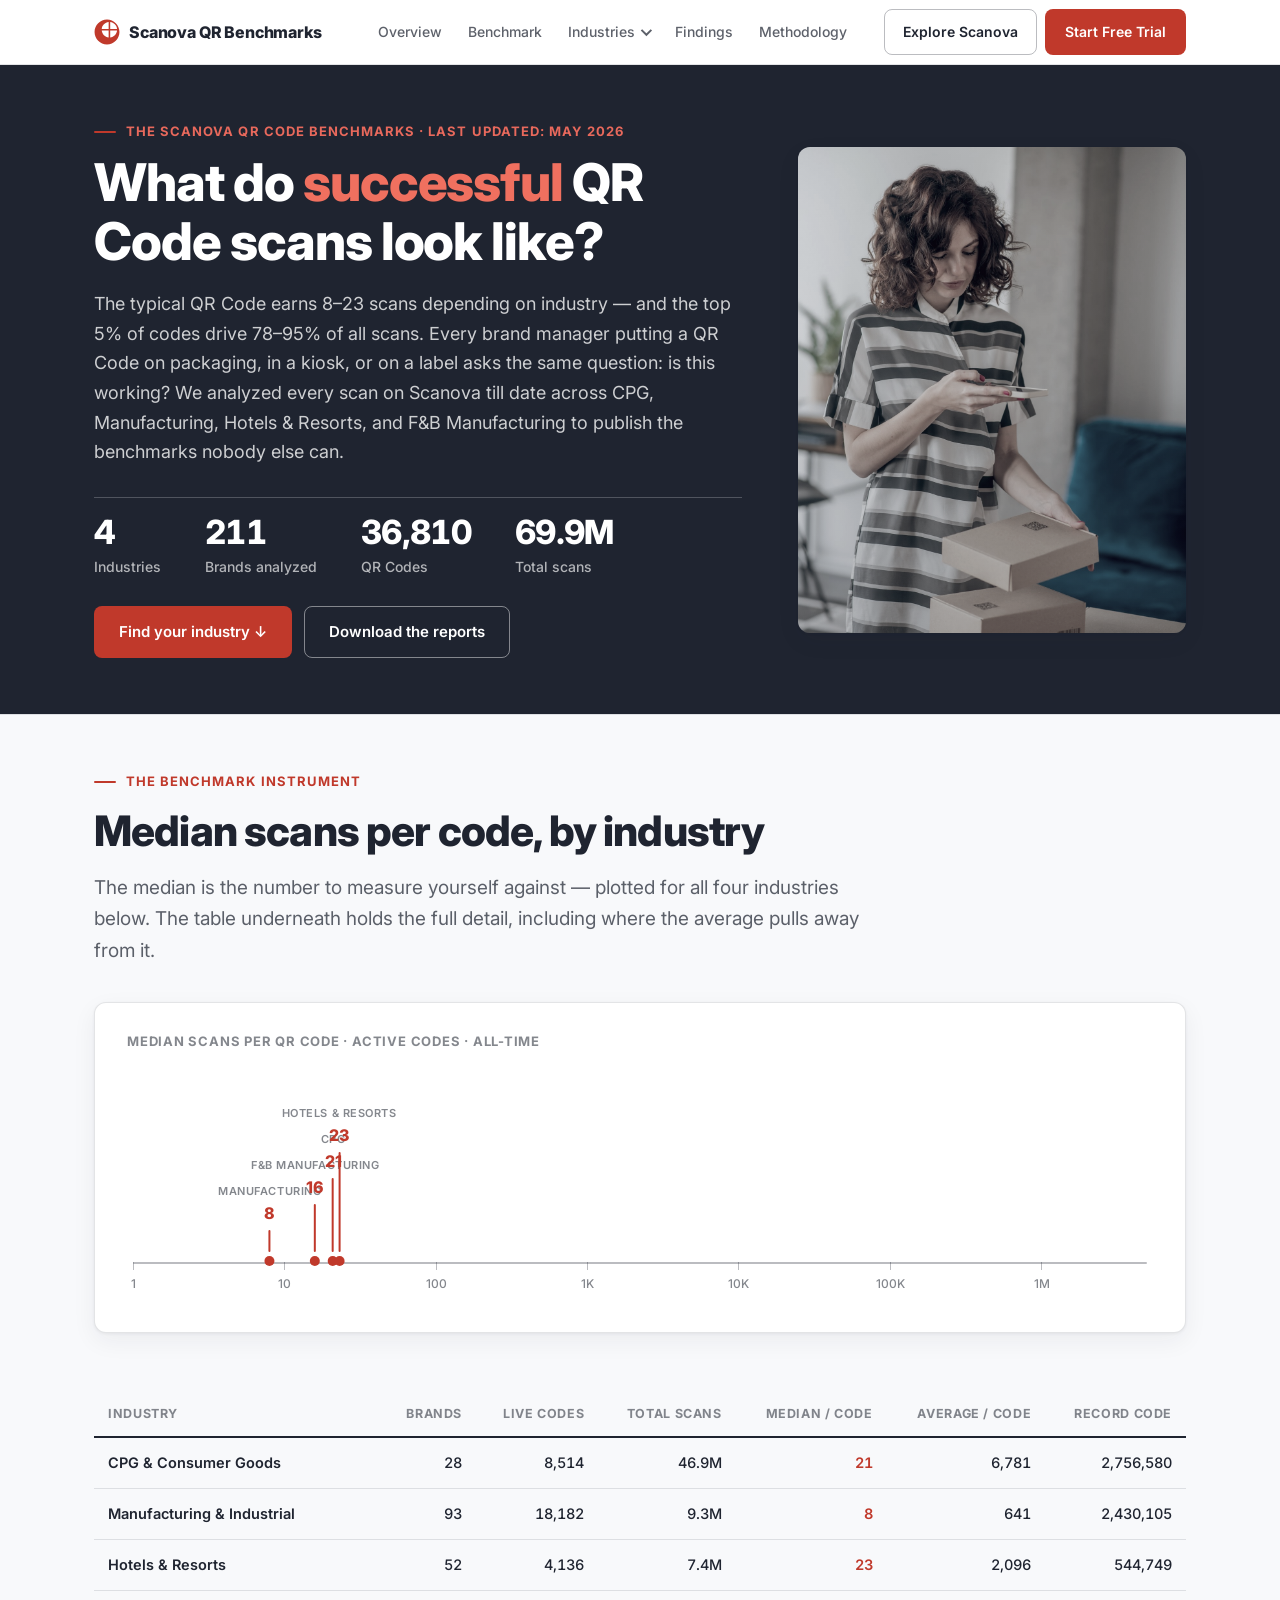
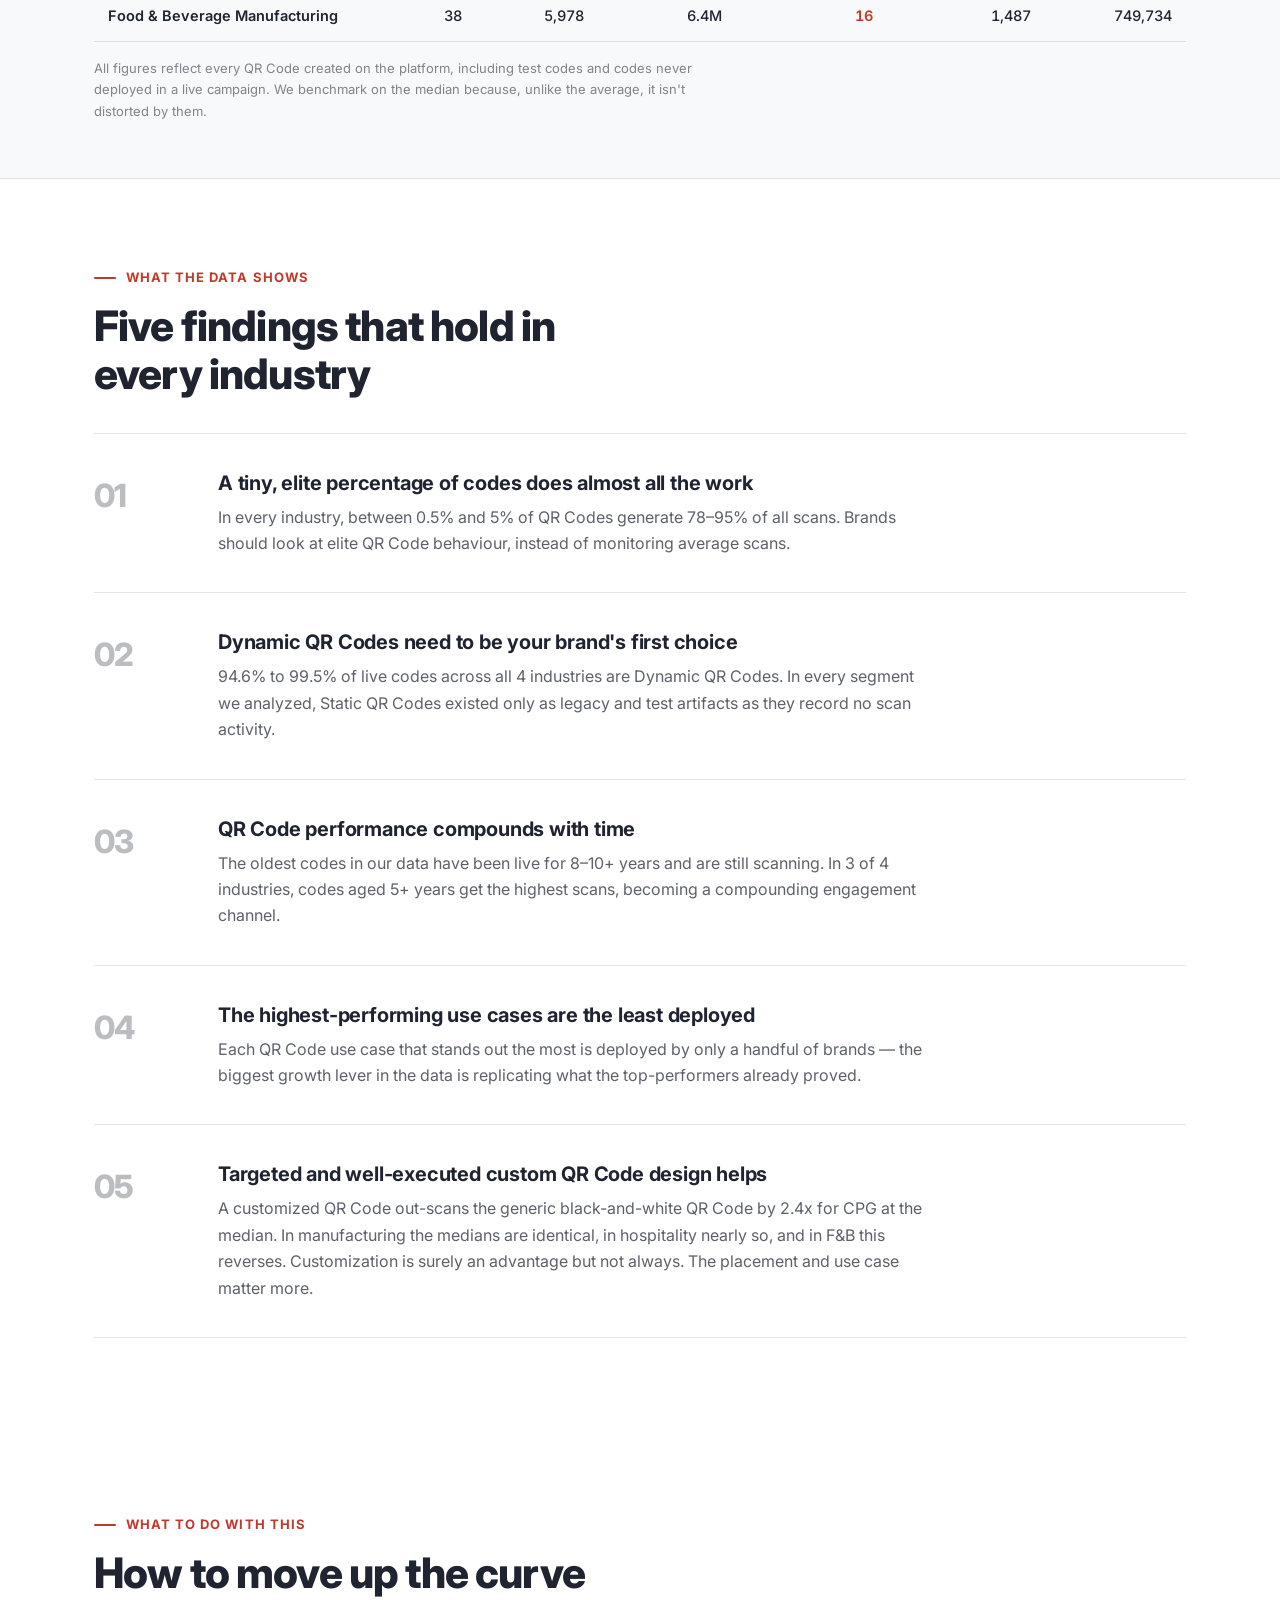
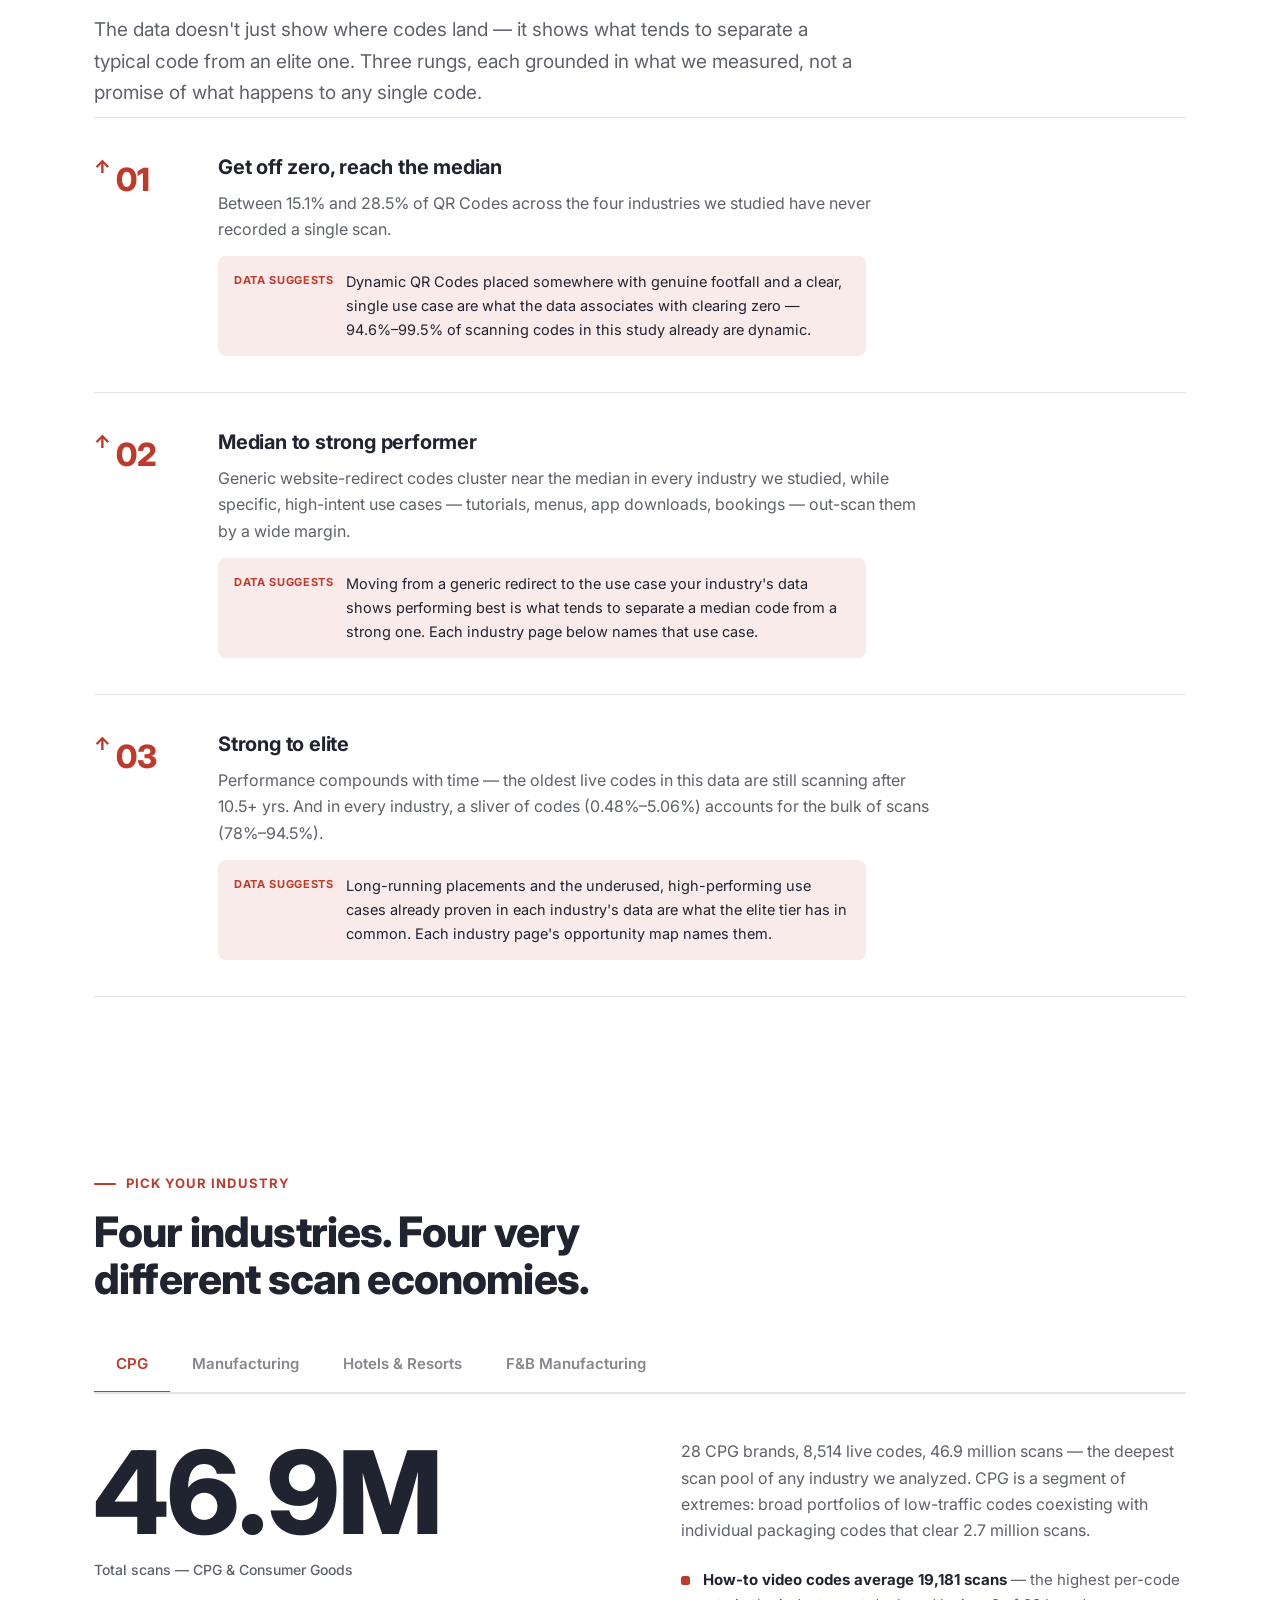
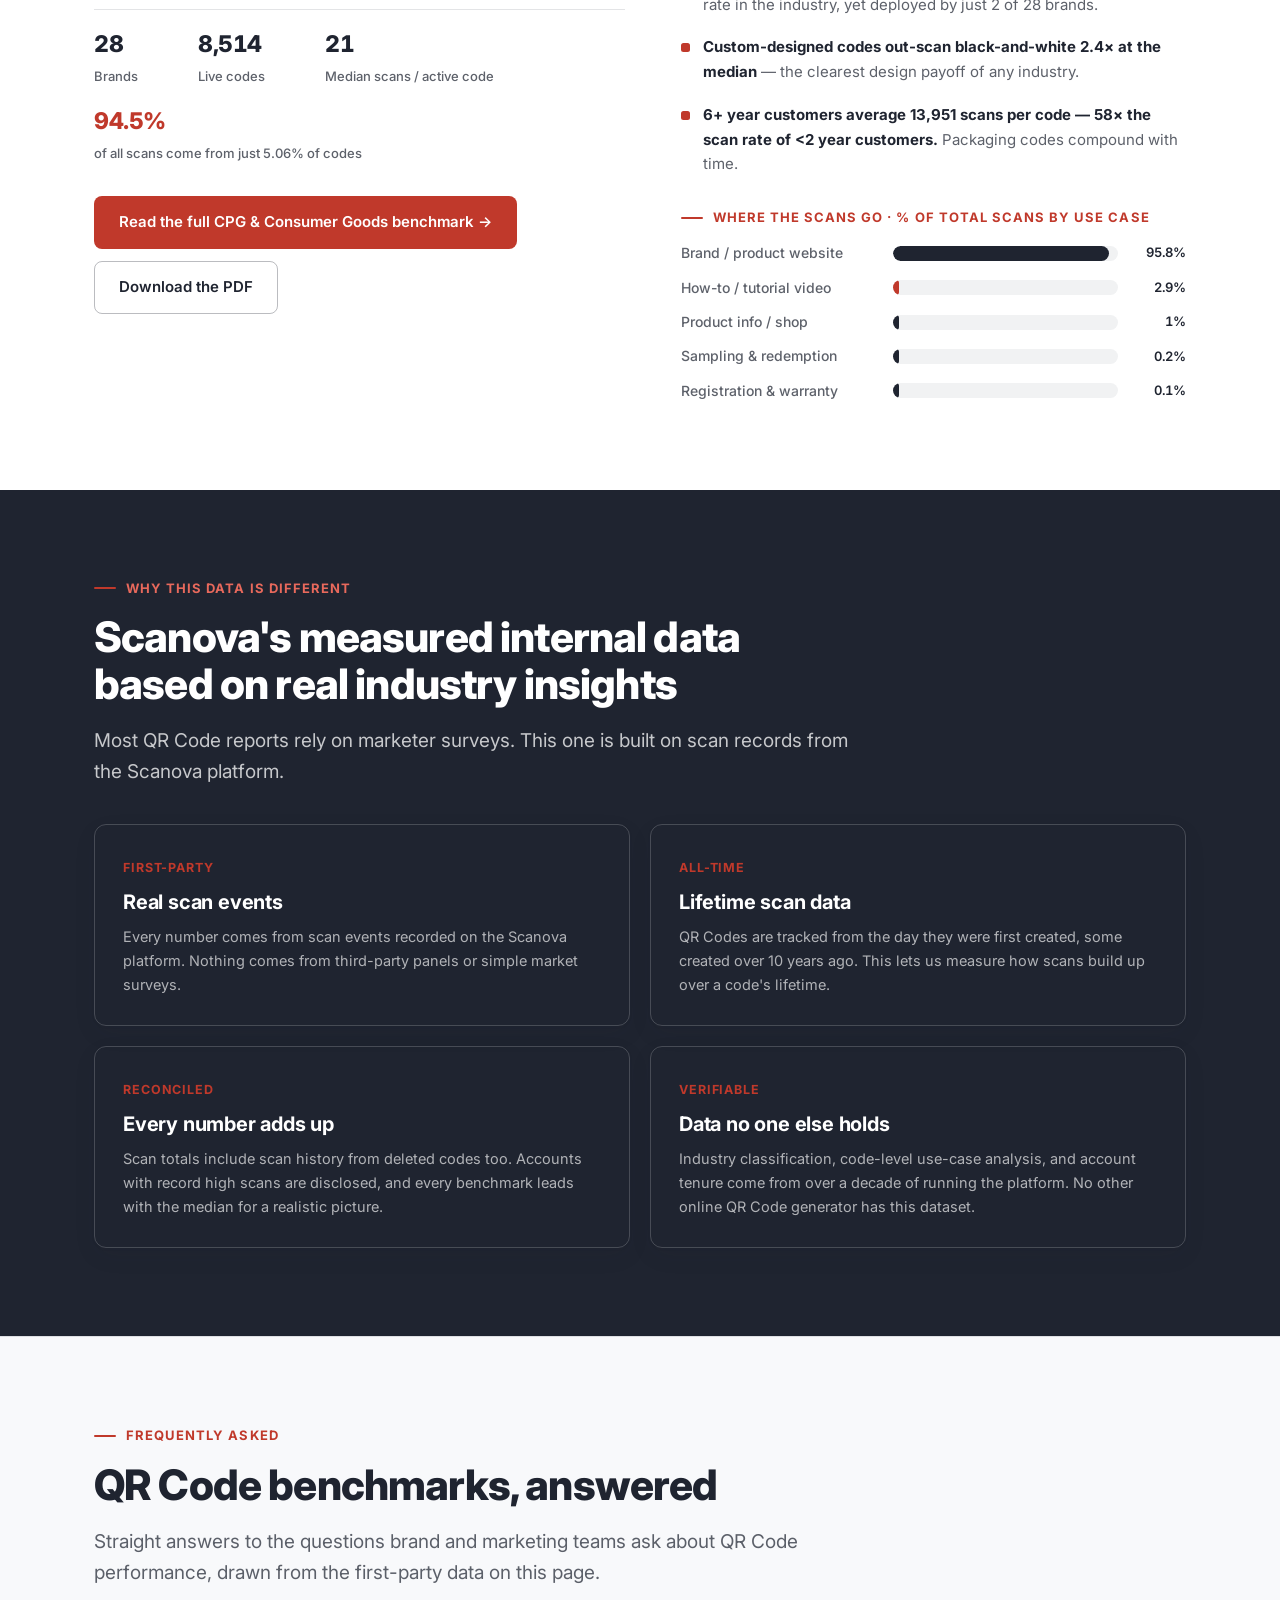
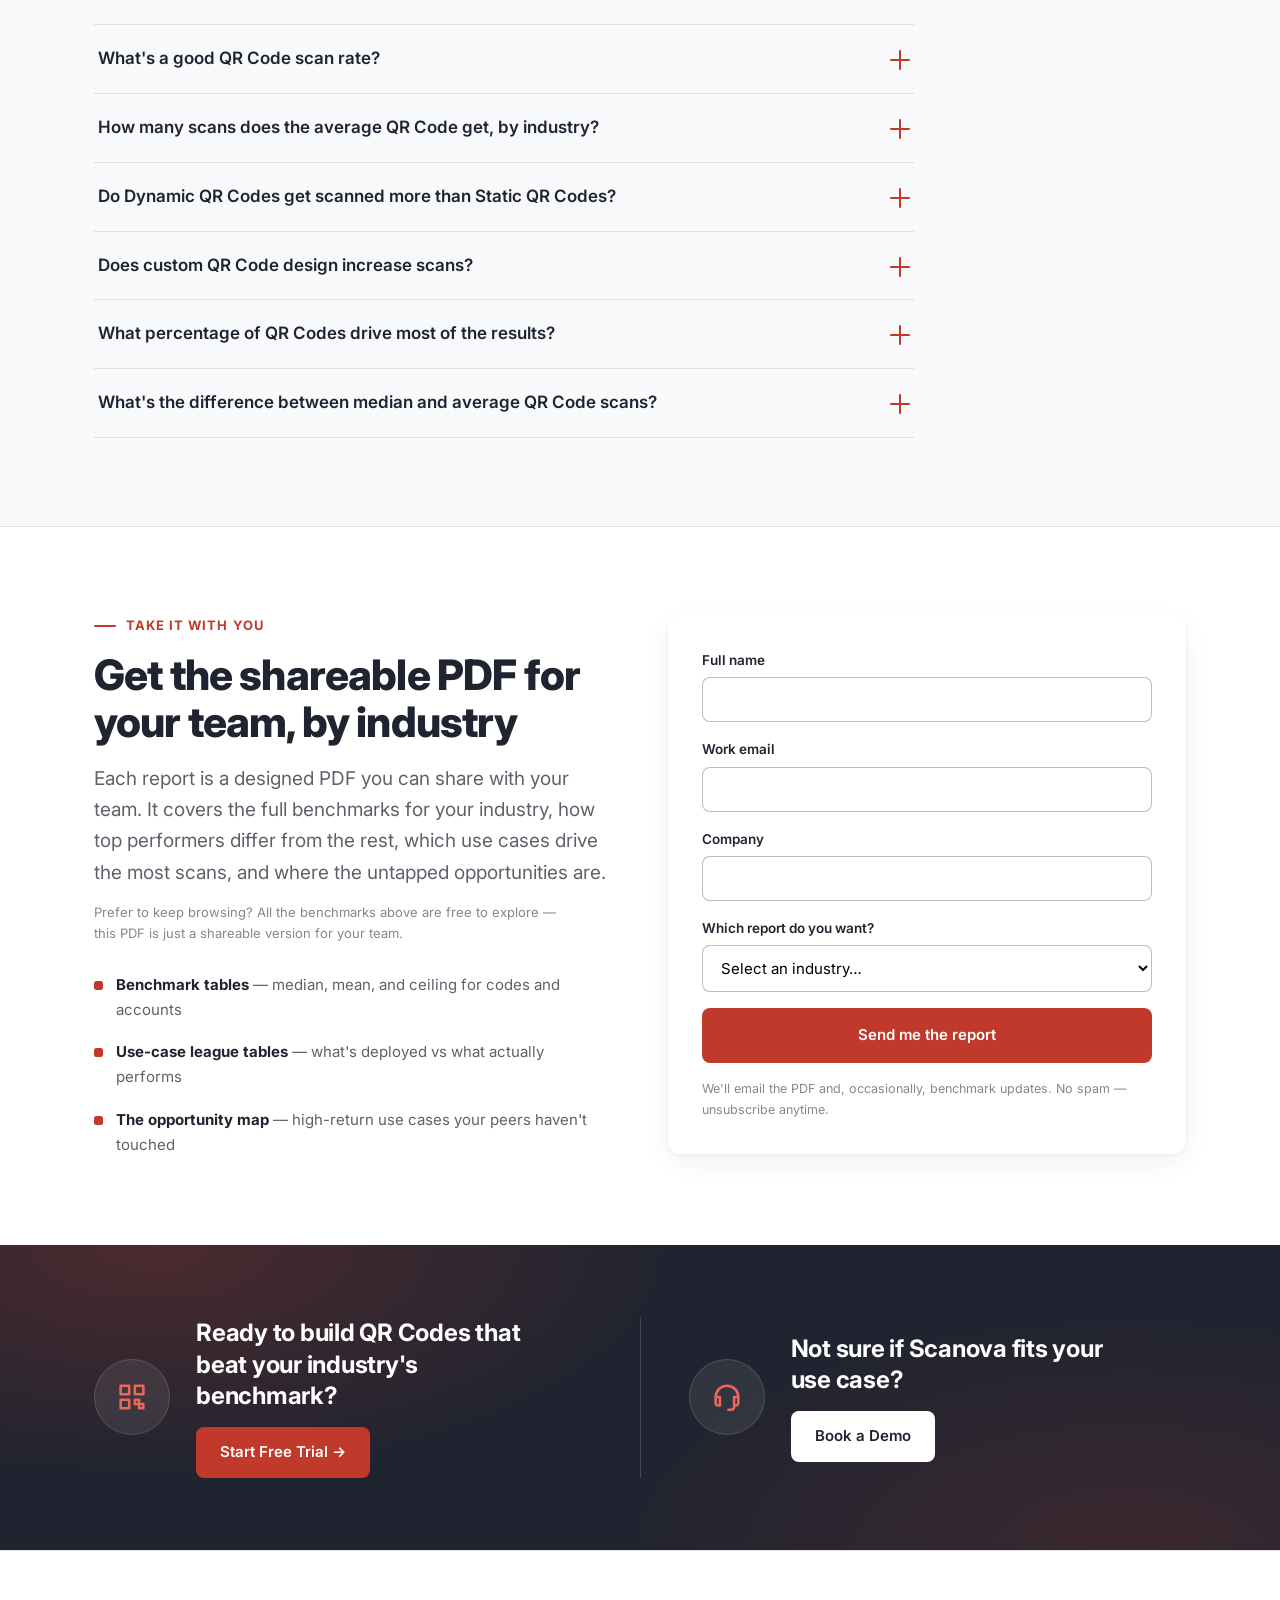
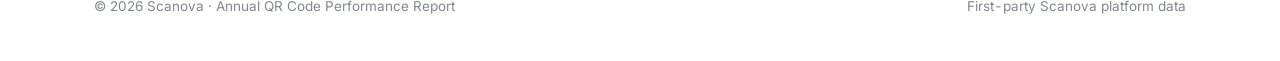
==== commit ee51eeea: "Merge benchmark instrument + comparison table, add "Move up the curve" section Consolidates the hub'" ====
--- a/Annual Report/index.html
+++ b/Annual Report/index.html
@@ -73,39 +73,17 @@
 <section class="tight band" id="instrument">
   <div class="wrap">
     <p class="eyebrow">The benchmark instrument</p>
-    <h2 style="max-width:24ch">Median, average, and record scans per code, by industry</h2>
-    <p class="lede">Pick an industry. The median shows scans a typical code gets. The average shows the number of scans a few top performers get. The record shows what the record high performance looks like, and how much room you have to grow.</p>
+    <h2 style="max-width:24ch">Median scans per code, by industry</h2>
+    <p class="lede">The median is the number to measure yourself against — plotted for all four industries below. The table underneath holds the full detail, including where the average pulls away from it.</p>
 
     <div class="instrument reveal">
       <div class="instrument-head">
-        <span class="instrument-title">Scans per QR Code · active codes · all-time</span>
-        <div class="seg" id="instr-seg" role="group" aria-label="Choose industry"></div>
-      </div>
-      <div class="scale" id="instr-scale" aria-live="polite"></div>
-      <p class="instrument-note" id="instr-note"></p>
-      <p class="foot-note" style="margin-top:14px">All figures reflect every QR Code created on the platform, including test codes and codes never deployed in a live campaign. We benchmark on the median because, unlike the average, it isn't distorted by them.</p>
-    </div>
-  </div>
-</section>
-
-<!-- ============ INDUSTRY TABS ============ -->
-<section id="industries">
-  <div class="wrap">
-    <p class="eyebrow">Pick your industry</p>
-    <h2 style="max-width:20ch">Four industries. Four very different scan economies.</h2>
-
-    <div class="tabs" role="tablist" id="industry-tabs"></div>
-    <div id="industry-panels"></div>
-  </div>
-</section>
-
-<!-- ============ CROSS-INDUSTRY COMPARISON ============ -->
-<section class="tight band">
-  <div class="wrap">
-    <p class="eyebrow">Side by side</p>
-    <h2 style="max-width:22ch">Every industry benchmark in one view</h2>
-    <p class="lede">Compare your industry against the other three. The median is the benchmark to measure against. The record is the QR Code performance ceiling.</p>
-    <div class="tbl-scroll reveal">
+        <span class="instrument-title">Median scans per QR Code · active codes · all-time</span>
+      </div>
+      <div class="scale scale-multi" id="instr-scale" aria-live="polite"></div>
+    </div>
+
+    <div class="tbl-scroll reveal" style="margin-top:40px">
       <table class="tbl" id="compare-table">
         <thead>
           <tr>
@@ -114,13 +92,14 @@
             <th class="r">Live codes</th>
             <th class="r">Total scans</th>
             <th class="r">Median / code</th>
+            <th class="r">Average / code</th>
             <th class="r">Record code</th>
           </tr>
         </thead>
         <tbody></tbody>
       </table>
     </div>
-    <p class="foot-note">Median and mean computed on active codes (≥1 scan) in the live portfolio.</p>
+    <p class="foot-note">All figures reflect every QR Code created on the platform, including test codes and codes never deployed in a live campaign. We benchmark on the median because, unlike the average, it isn't distorted by them.</p>
   </div>
 </section>
 
@@ -130,6 +109,27 @@
     <p class="eyebrow">What the data shows</p>
     <h2 style="max-width:20ch">Five findings that hold in every industry</h2>
     <div id="findings-list" style="margin-top:36px"></div>
+  </div>
+</section>
+
+<!-- ============ MOVE UP THE CURVE ============ -->
+<section id="move-up-curve">
+  <div class="wrap">
+    <p class="eyebrow">What to do with this</p>
+    <h2 style="max-width:22ch">How to move up the curve</h2>
+    <p class="lede">The data doesn't just show where codes land — it shows what tends to separate a typical code from an elite one. Three rungs, each grounded in what we measured, not a promise of what happens to any single code.</p>
+    <div class="curve" id="curve-rungs"></div>
+  </div>
+</section>
+
+<!-- ============ INDUSTRY TABS ============ -->
+<section id="industries">
+  <div class="wrap">
+    <p class="eyebrow">Pick your industry</p>
+    <h2 style="max-width:20ch">Four industries. Four very different scan economies.</h2>
+
+    <div class="tabs" role="tablist" id="industry-tabs"></div>
+    <div id="industry-panels"></div>
   </div>
 </section>
 
@@ -371,29 +371,12 @@
 document.querySelectorAll(".reveal").forEach(el=>io.observe(el));
 document.querySelectorAll(".meta-strip").forEach(el=>io.observe(el));
 
-/* ---------- benchmark instrument ---------- */
+/* ---------- benchmark instrument: all industries on one scale ---------- */
 const SCALE_MAX = 5e6;
-const seg = document.getElementById("instr-seg");
 const scale = document.getElementById("instr-scale");
-const note = document.getElementById("instr-note");
-
-INDUSTRY_ORDER.forEach((k,i)=>{
-  const d = REPORT.industries[k];
-  const b = document.createElement("button");
-  b.textContent = d.shortName;
-  b.setAttribute("aria-pressed", i===0 ? "true" : "false");
-  b.addEventListener("click", ()=>{ 
-    seg.querySelectorAll("button").forEach(x=>x.setAttribute("aria-pressed","false"));
-    b.setAttribute("aria-pressed","true");
-    renderInstrument(k);
-  });
-  seg.appendChild(b);
-});
-
-function renderInstrument(key){
-  const d = REPORT.industries[key];
+
+(function renderCompareScale(){
   scale.innerHTML = "";
-  /* axis + ticks */
   const axis = document.createElement("div"); axis.className = "scale-axis"; scale.appendChild(axis);
   [1,10,100,1e3,1e4,1e5,1e6].forEach(v=>{
     const t = document.createElement("div"); t.className = "scale-tick";
@@ -401,21 +384,35 @@
     t.innerHTML = `<span>${fmtCompact(v)}</span>`;
     scale.appendChild(t);
   });
-  const markers = [
-    {label:"Typical code (median)", v:d.medianActive, cls:"is-red"},
-    {label:"Segment average", v:d.meanActive, cls:"is-hollow"},
-    {label:"Record code", v:d.maxCode, cls:""}
-  ];
-  markers.forEach(m=>{
+  /* stagger labels by ascending median so close values (all four cluster
+     between 8 and 23) get their own vertical lane instead of overlapping */
+  const sorted = INDUSTRY_ORDER.map(k=>REPORT.industries[k]).slice().sort((a,b)=>a.medianActive-b.medianActive);
+  sorted.forEach((d,i)=>{
     const el = document.createElement("div");
-    el.className = "marker "+m.cls;
-    el.style.left = logPos(m.v,SCALE_MAX)+"%";
-    el.innerHTML = `<div class="flag">${m.label}</div><div class="val">${fmt(m.v)}</div><div class="stem"></div><div class="dot"></div>`;
+    el.className = `marker is-red lane-${i}`;
+    el.style.left = logPos(d.medianActive,SCALE_MAX)+"%";
+    el.innerHTML = `<div class="flag">${d.shortName}</div><div class="val">${fmt(d.medianActive)}</div><div class="stem"></div><div class="dot"></div>`;
     scale.appendChild(el);
   });
-  note.innerHTML = `<strong>${d.name}:</strong> the typical active code earns <strong>${fmt(d.medianActive)}</strong> scans. The average (${fmt(d.meanActive)}) sits far from it — dragged up by a handful of outlier codes and down by inactive ones — so it describes no real code. That gap is the story: performance is concentrated, and the median is the honest benchmark.`;
-}
-renderInstrument("cpg");
+})();
+
+/* ---------- comparison table (median + average adjacent — the gap is the insight) ---------- */
+(function(){
+  const tbody = document.querySelector("#compare-table tbody");
+  INDUSTRY_ORDER.forEach(k=>{
+    const d = REPORT.industries[k];
+    const tr = document.createElement("tr");
+    tr.innerHTML = `
+      <td><a href="industry.html?i=${d.slug}" style="text-decoration:none;font-weight:600">${d.name}</a></td>
+      <td class="n r">${d.accounts}</td>
+      <td class="n r">${fmt(d.codes)}</td>
+      <td class="n r">${d.scansDisplay}</td>
+      <td class="n r" style="color:var(--accent);font-weight:600">${d.medianActive}</td>
+      <td class="n r">${fmt(d.meanActive)}</td>
+      <td class="n r">${fmt(d.maxCode)}</td>`;
+    tbody.appendChild(tr);
+  });
+})();
 
 /* ---------- industry tabs ---------- */
 const tabs = document.getElementById("industry-tabs");
@@ -486,21 +483,6 @@
 /* animate the initially visible panel via observer */
 io.observe(document.getElementById("panel-cpg"));
 
-/* ---------- comparison table ---------- */
-const tbody = document.querySelector("#compare-table tbody");
-INDUSTRY_ORDER.forEach(k=>{
-  const d = REPORT.industries[k];
-  const tr = document.createElement("tr");
-  tr.innerHTML = `
-    <td><a href="industry.html?i=${d.slug}" style="text-decoration:none;font-weight:600">${d.name}</a></td>
-    <td class="n r">${d.accounts}</td>
-    <td class="n r">${fmt(d.codes)}</td>
-    <td class="n r">${d.scansDisplay}</td>
-    <td class="n r" style="color:var(--accent);font-weight:600">${d.medianActive}</td>
-    <td class="n r">${fmt(d.maxCode)}</td>`;
-  tbody.appendChild(tr);
-});
-
 /* ---------- findings ---------- */
 const fl = document.getElementById("findings-list");
 REPORT.universalFindings.forEach((f,i)=>{
@@ -510,6 +492,52 @@
   fl.appendChild(el);
   io.observe(el);
 });
+
+/* ---------- move up the curve (cross-industry aggregate) ---------- */
+(function(){
+  const inds = INDUSTRY_ORDER.map(k=>REPORT.industries[k]);
+  const zeroLo = Math.min(...inds.map(d=>d.zeroPct)), zeroHi = Math.max(...inds.map(d=>d.zeroPct));
+  const dynLo = Math.min(...inds.map(d=>d.dynamicPct)), dynHi = Math.max(...inds.map(d=>d.dynamicPct));
+  const concCodesLo = Math.min(...inds.map(d=>d.concPctCodes)), concCodesHi = Math.max(...inds.map(d=>d.concPctCodes));
+  const concScansLo = Math.min(...inds.map(d=>d.concPctScans)), concScansHi = Math.max(...inds.map(d=>d.concPctScans));
+  const oldestMax = inds.reduce((m,d)=>{
+    const n = parseFloat(d.longevity.oldest);
+    return n > m.n ? {n, label:d.longevity.oldest} : m;
+  }, {n:0, label:""}).label;
+
+  const rungs = [
+    {
+      title: "Get off zero, reach the median",
+      insight: `Between ${zeroLo}% and ${zeroHi}% of QR Codes across the four industries we studied have never recorded a single scan.`,
+      action: `Dynamic QR Codes placed somewhere with genuine footfall and a clear, single use case are what the data associates with clearing zero — ${dynLo}%–${dynHi}% of scanning codes in this study already are dynamic.`
+    },
+    {
+      title: "Median to strong performer",
+      insight: "Generic website-redirect codes cluster near the median in every industry we studied, while specific, high-intent use cases — tutorials, menus, app downloads, bookings — out-scan them by a wide margin.",
+      action: "Moving from a generic redirect to the use case your industry's data shows performing best is what tends to separate a median code from a strong one. Each industry page below names that use case."
+    },
+    {
+      title: "Strong to elite",
+      insight: `Performance compounds with time — the oldest live codes in this data are still scanning after ${oldestMax}. And in every industry, a sliver of codes (${concCodesLo}%–${concCodesHi}%) accounts for the bulk of scans (${concScansLo}%–${concScansHi}%).`,
+      action: "Long-running placements and the underused, high-performing use cases already proven in each industry's data are what the elite tier has in common. Each industry page's opportunity map names them."
+    }
+  ];
+
+  const wrap = document.getElementById("curve-rungs");
+  rungs.forEach((r,i)=>{
+    const el = document.createElement("div");
+    el.className = "rung reveal";
+    el.innerHTML = `
+      <div class="rnum"><span class="arrow" aria-hidden="true">↑</span>0${i+1}</div>
+      <div>
+        <h3>${r.title}</h3>
+        <p class="rung-insight">${r.insight}</p>
+        <div class="rung-action"><span class="tag">Data suggests</span><span>${r.action}</span></div>
+      </div>`;
+    wrap.appendChild(el);
+    io.observe(el);
+  });
+})();
 
 /* ---------- lead form (front-end only; wire to backend) ---------- */
 document.getElementById("lead-form").addEventListener("submit", e=>{
--- a/Annual Report/styles.css
+++ b/Annual Report/styles.css
@@ -163,6 +163,15 @@
 .marker.is-red .val{color:var(--accent)}
 .marker.is-hollow .dot{background:var(--paper);border:2px solid var(--ink)}
 .instrument-note{margin-top:24px;font-size:14px;color:var(--ink-70);max-width:72ch}
+
+/* ---- multi-industry marker scale (hub: all industries on one axis) ---- */
+.scale-multi{height:230px}
+.scale-multi .scale-axis,.scale-multi .scale-tick{top:182px}
+.scale-multi .marker{top:auto;bottom:48px}
+.scale-multi .marker .stem{height:22px}
+.scale-multi .marker.lane-1 .stem{height:48px}
+.scale-multi .marker.lane-2 .stem{height:74px}
+.scale-multi .marker.lane-3 .stem{height:100px}
 
 /* ---- tabs ---- */
 .tabs{display:flex;gap:0;border-bottom:2px solid var(--ink-12);overflow-x:auto;margin-top:36px;scrollbar-width:none}
@@ -256,6 +265,24 @@
 .finding p{color:var(--ink-70);max-width:72ch}
 @media(max-width:640px){.finding{grid-template-columns:1fr;gap:8px}}
 
+/* ---- move up the curve (rung ladder) ---- */
+.curve{margin-top:8px}
+.rung{
+  display:grid;grid-template-columns:96px minmax(0,1fr);gap:28px;
+  padding:36px 0;border-top:1px solid var(--ink-12);
+}
+.rung:last-of-type{border-bottom:1px solid var(--ink-12)}
+.rung .rnum{font-weight:800;font-size:32px;color:var(--accent);letter-spacing:-.02em;display:flex;align-items:flex-start;gap:6px}
+.rung .rnum .arrow{font-size:18px;line-height:1;margin-top:4px}
+.rung h3{margin-bottom:10px}
+.rung .rung-insight{color:var(--ink-70);max-width:72ch;margin-bottom:14px}
+.rung .rung-action{
+  display:flex;gap:12px;padding:14px 16px;background:var(--accent-dim);
+  border-radius:var(--radius-sm);color:var(--ink);font-size:14.5px;max-width:72ch;
+}
+.rung .rung-action .tag{flex:none;font-size:11px;font-weight:700;letter-spacing:.06em;text-transform:uppercase;color:var(--accent);padding-top:1px}
+@media(max-width:640px){.rung{grid-template-columns:1fr;gap:8px}}
+
 /* ---- lead capture ---- */
 .lead{display:grid;grid-template-columns:minmax(0,1fr) minmax(0,1fr);gap:56px;align-items:start}
 @media(max-width:860px){.lead{grid-template-columns:1fr}}
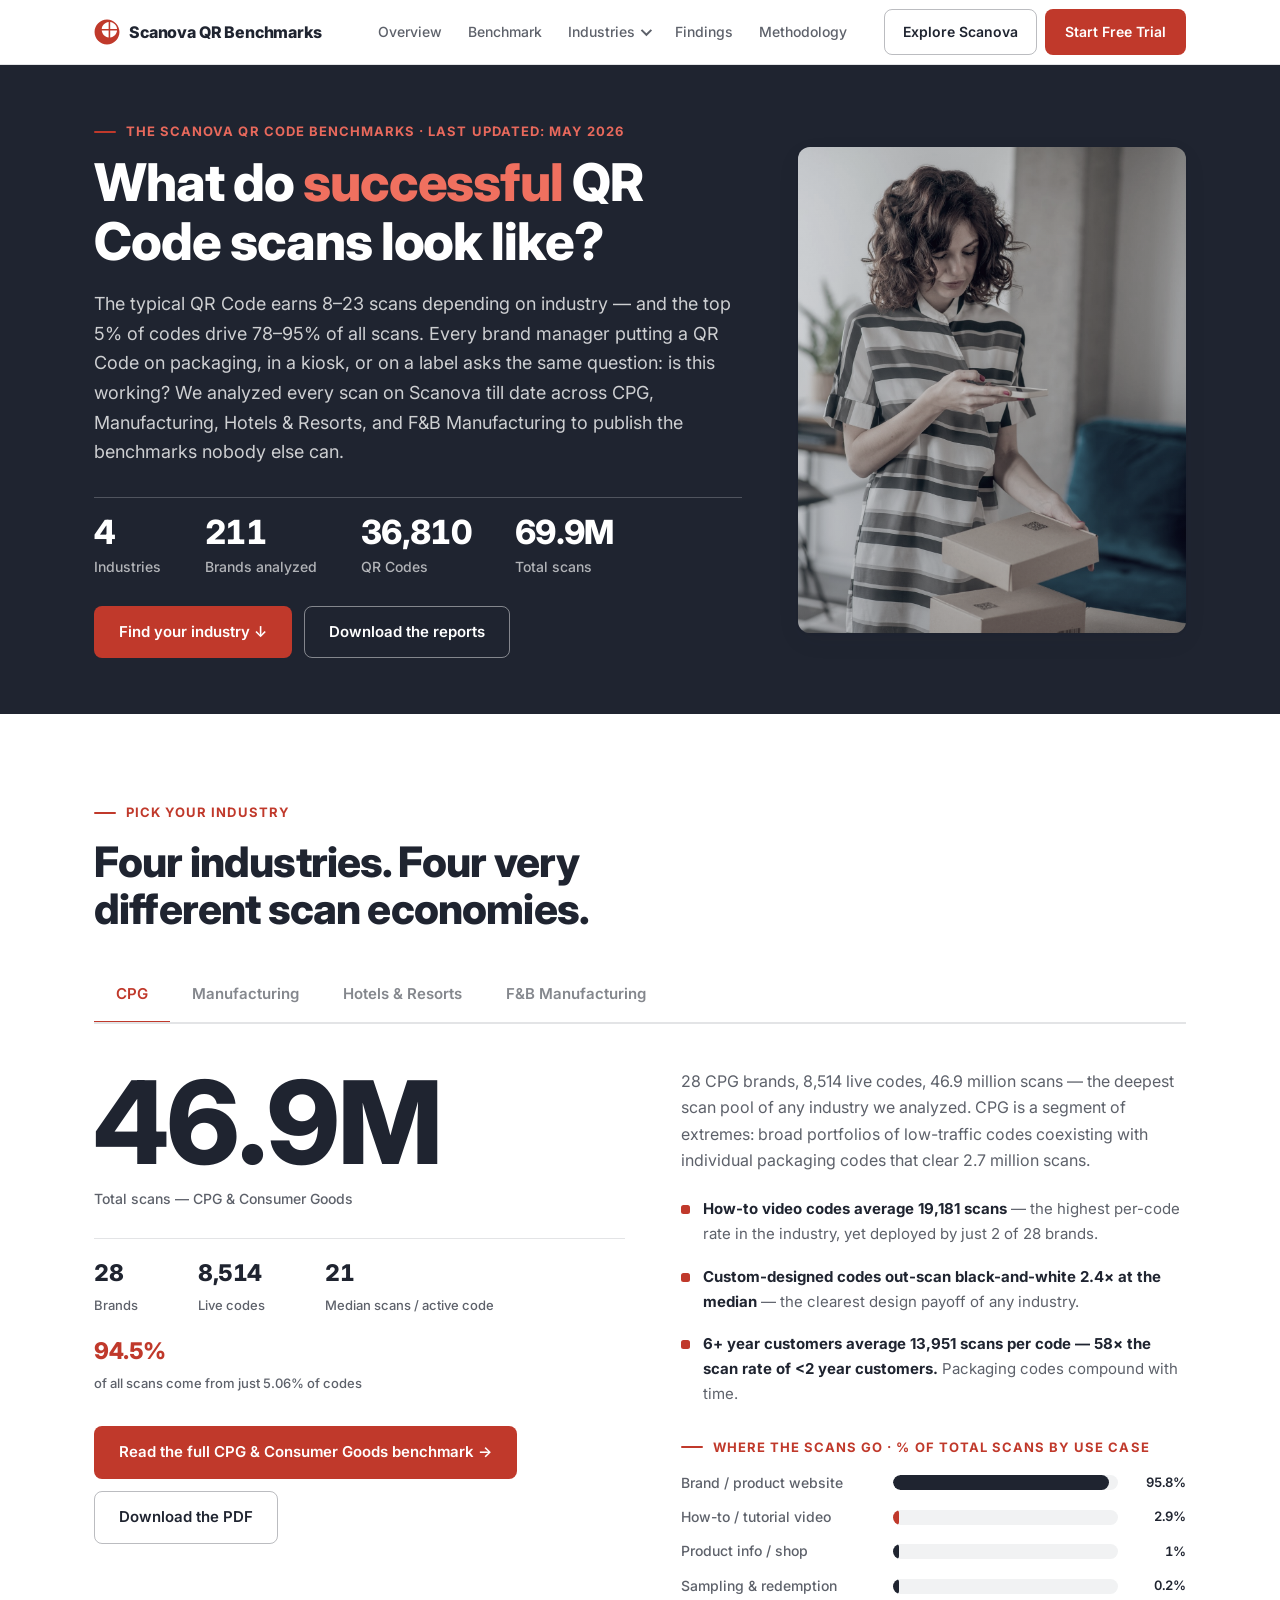
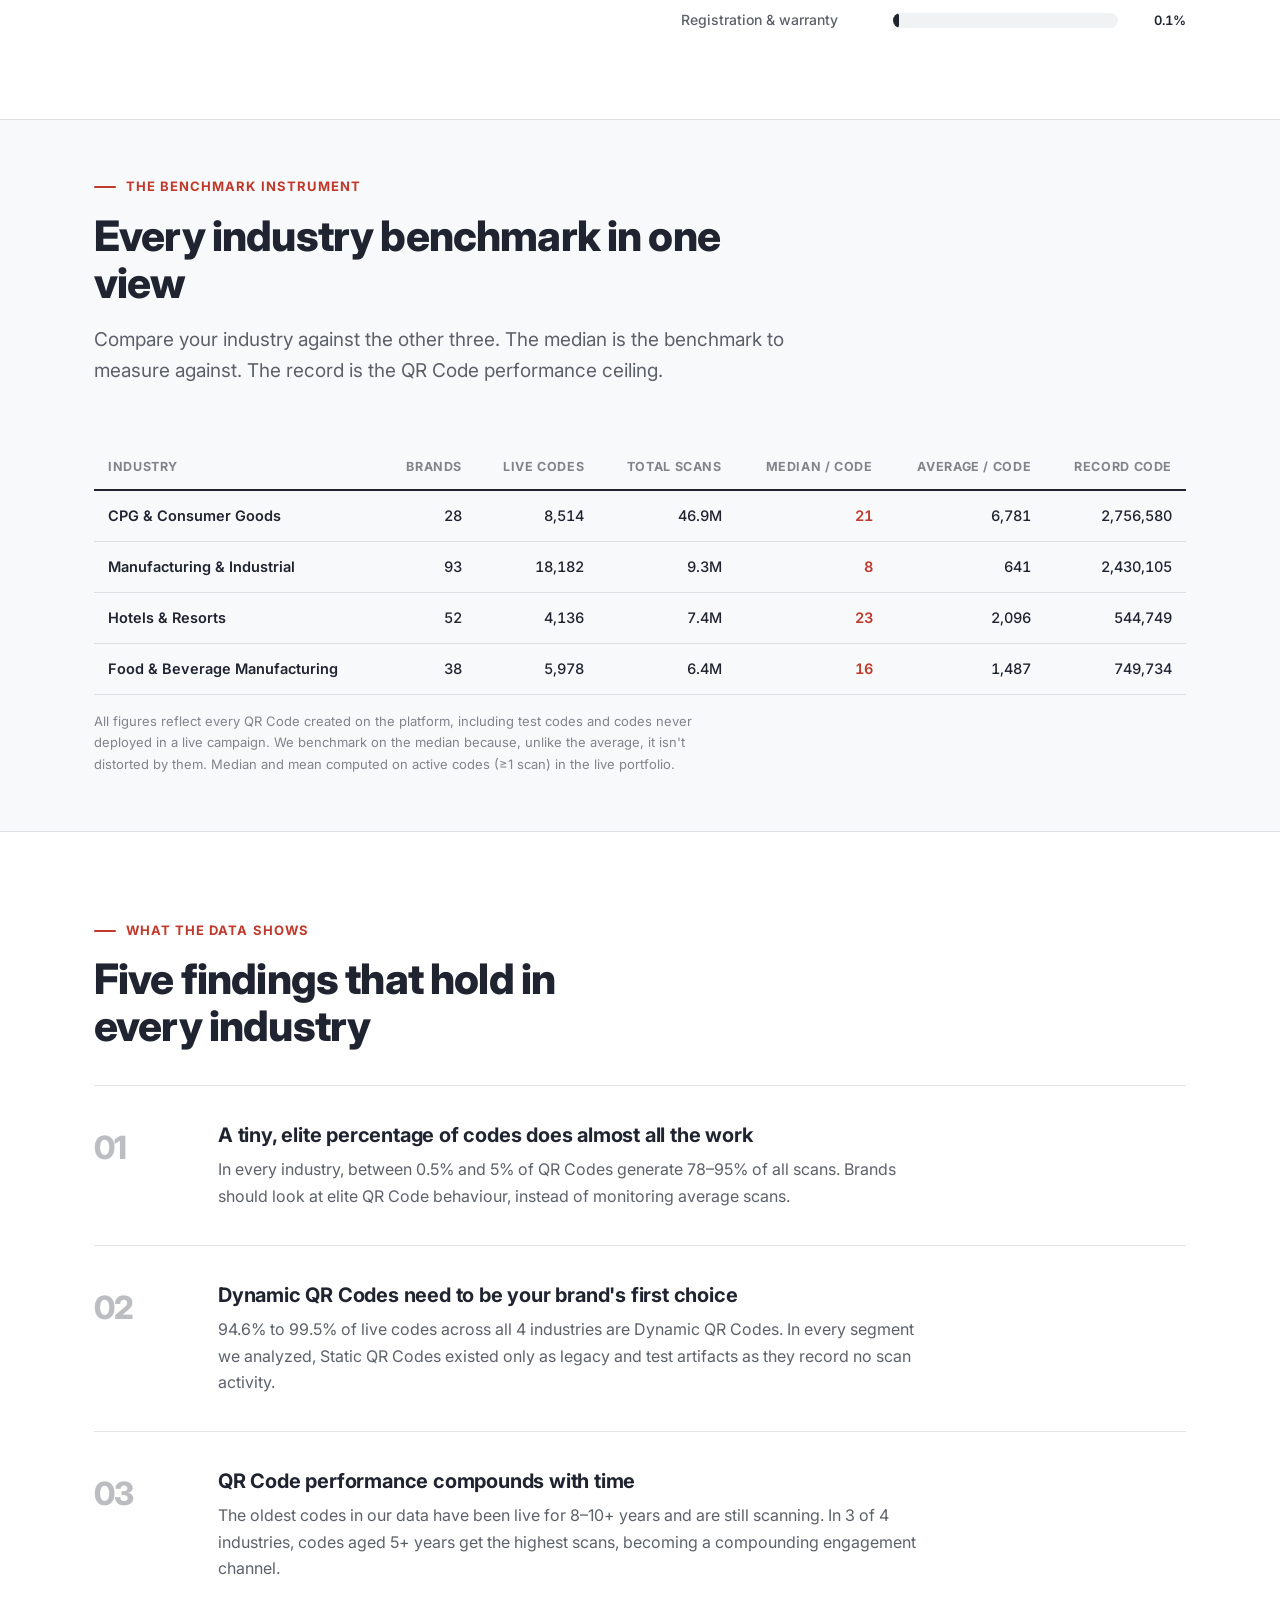
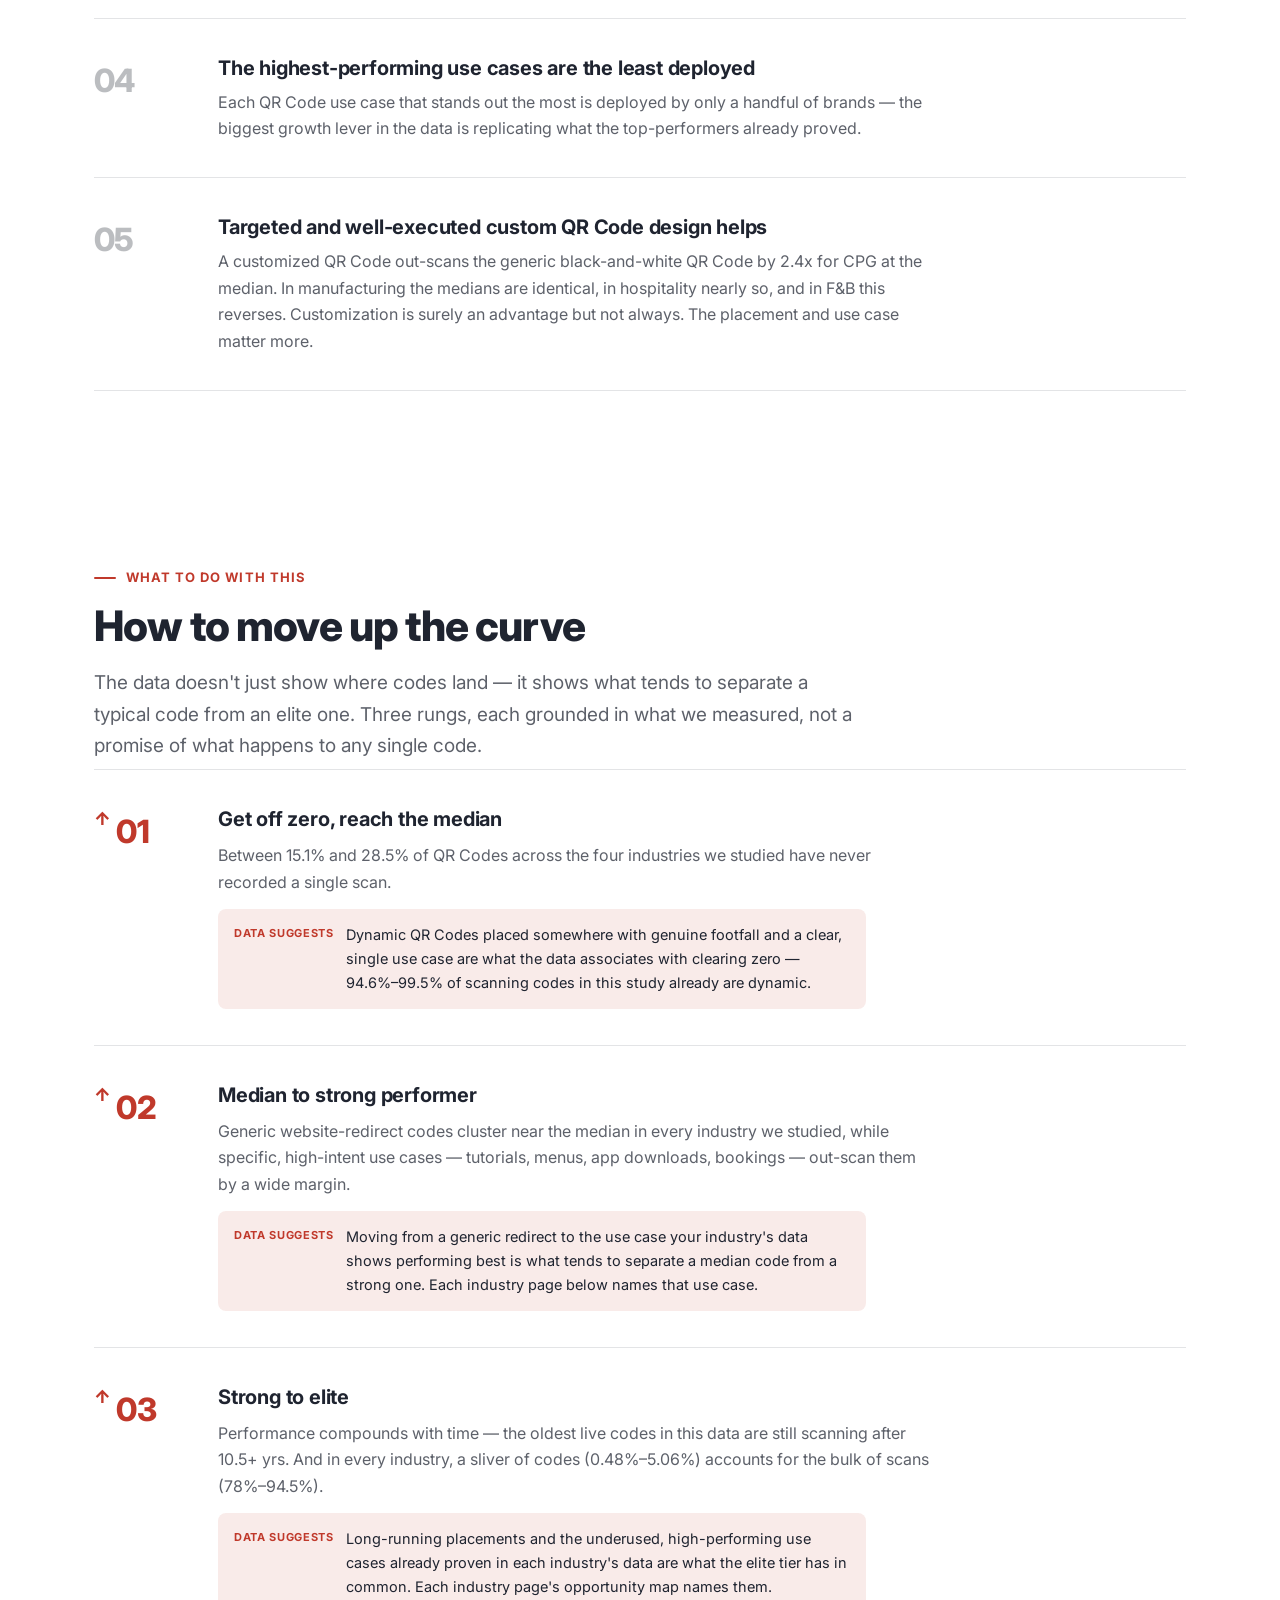
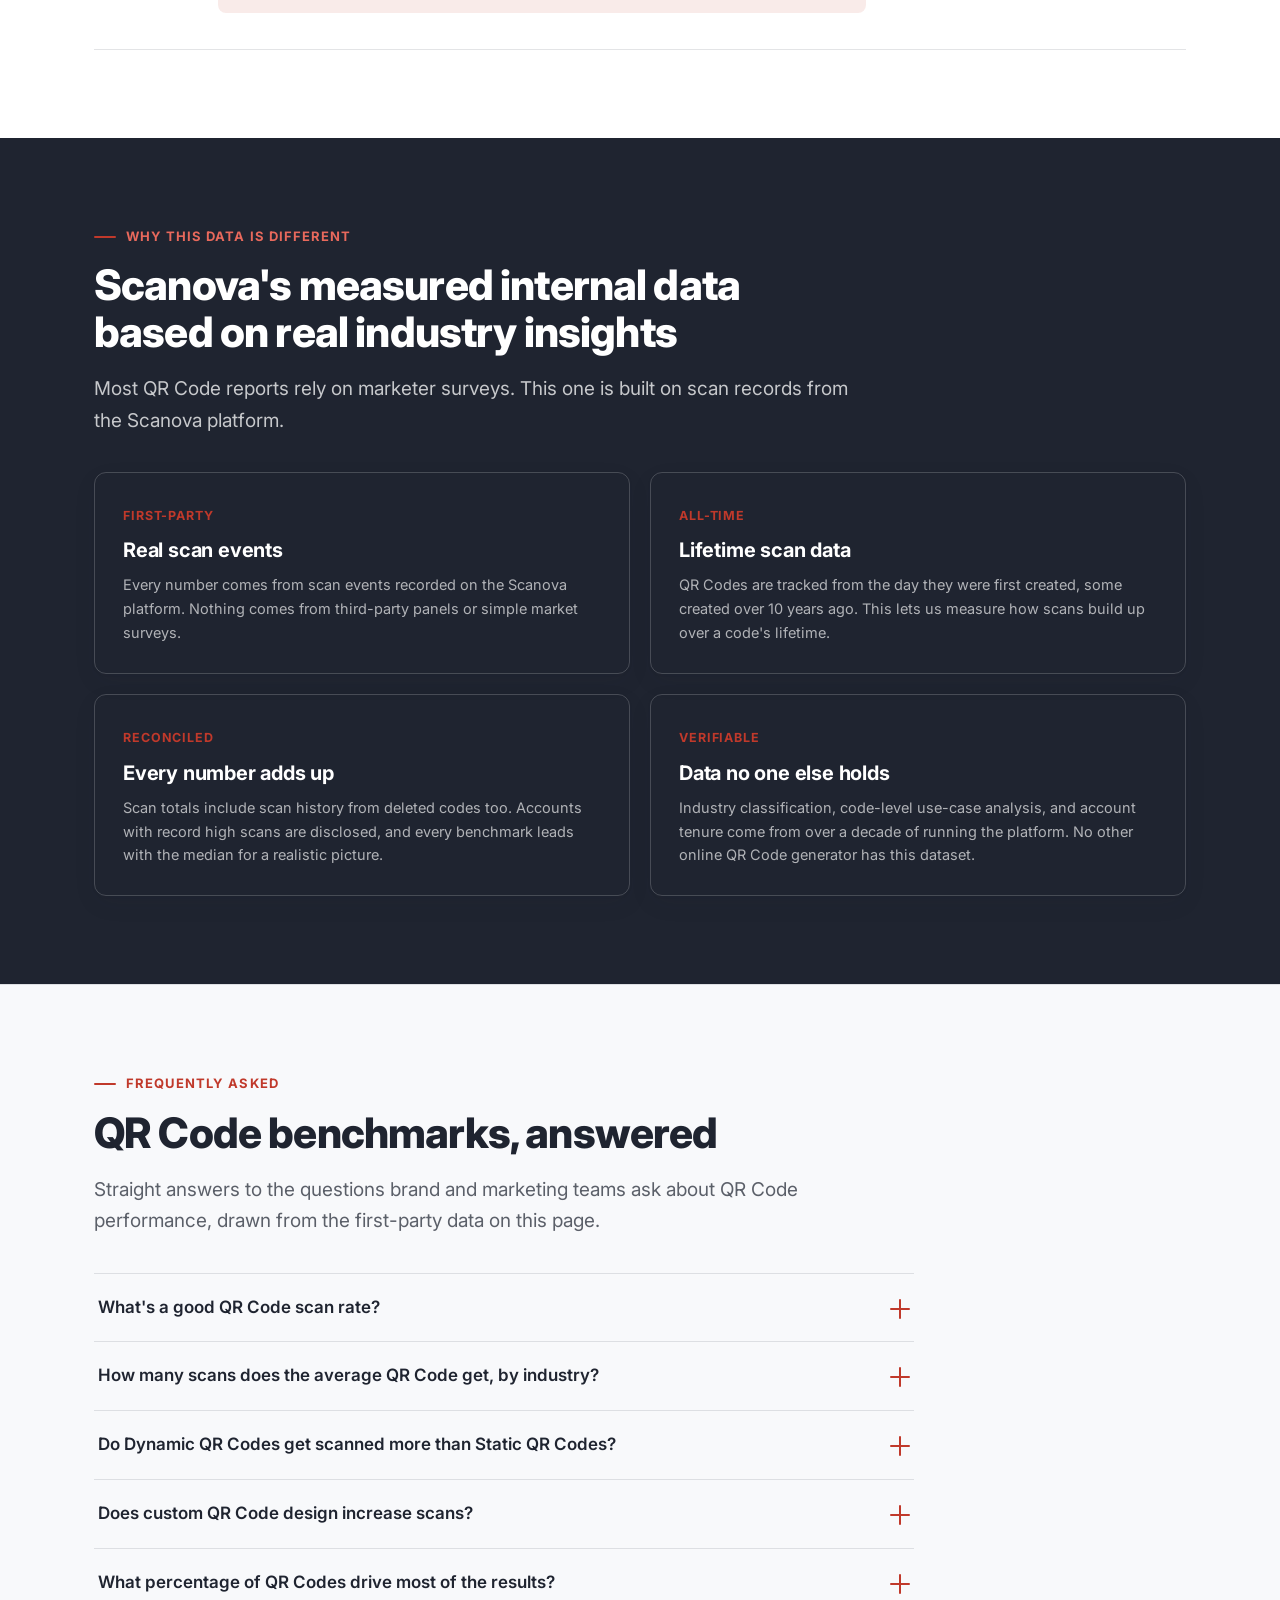
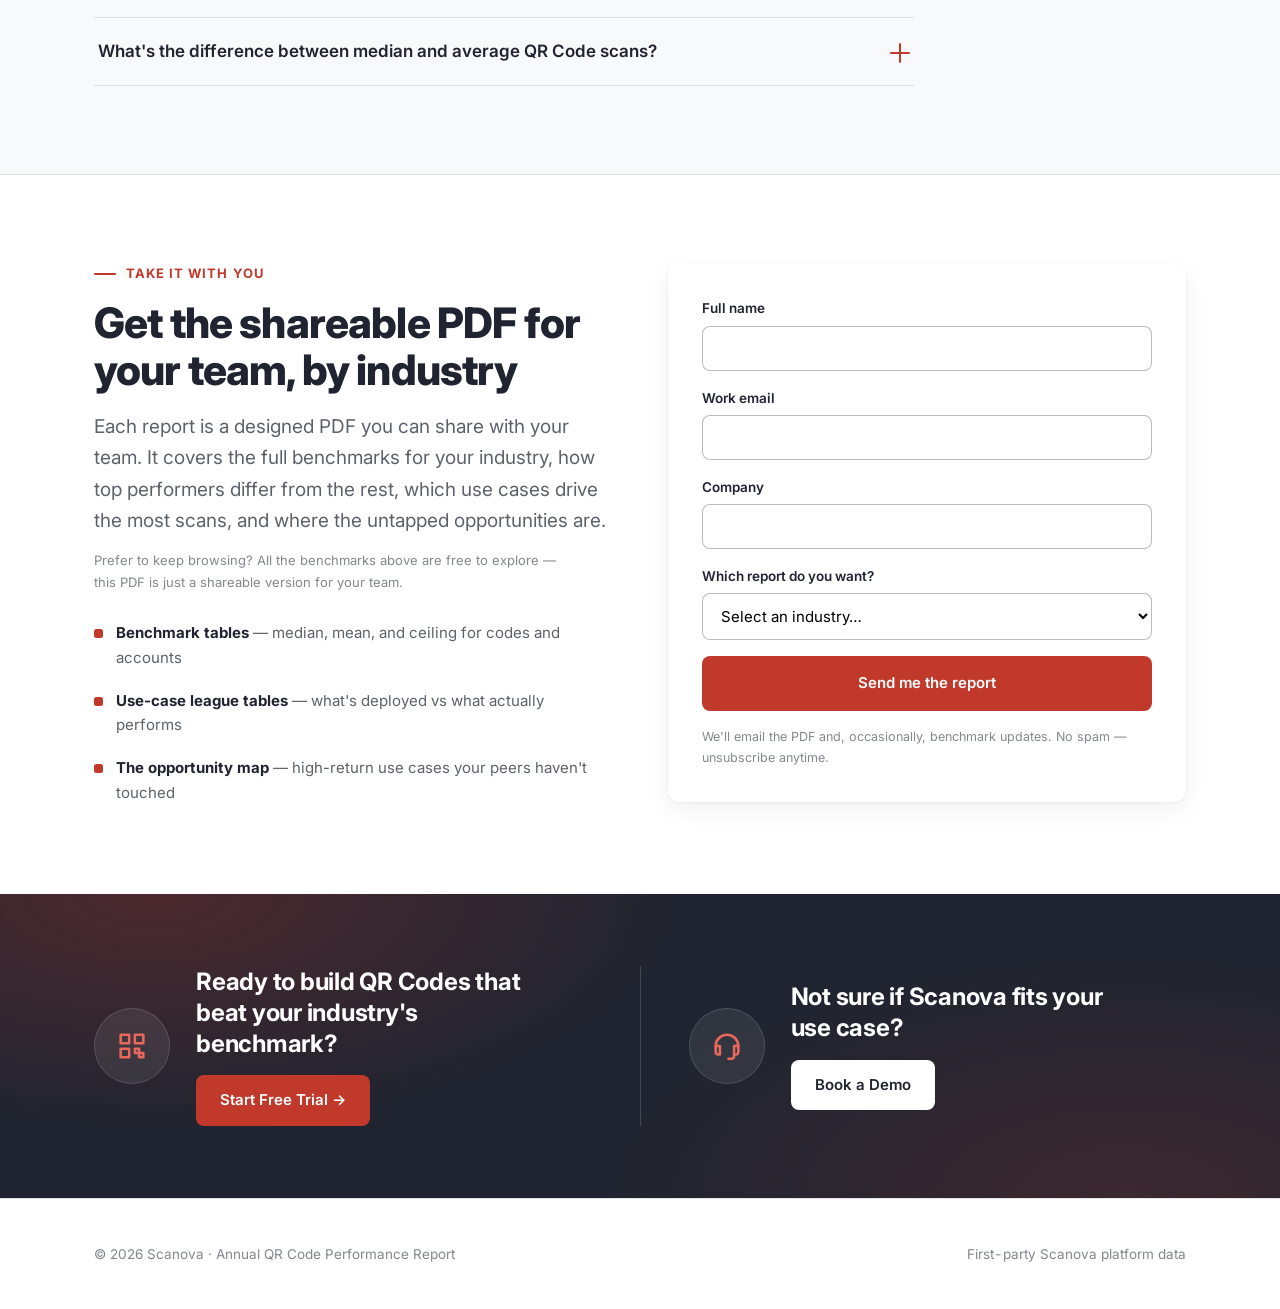
==== commit 0cd344be: "Reorder hub sections, simplify benchmark instrument to table-only Move "Pick your industry" to the t" ====
--- a/Annual Report/index.html
+++ b/Annual Report/index.html
@@ -69,19 +69,23 @@
   </div>
 </header>
 
+<!-- ============ INDUSTRY TABS ============ -->
+<section id="industries">
+  <div class="wrap">
+    <p class="eyebrow">Pick your industry</p>
+    <h2 style="max-width:20ch">Four industries. Four very different scan economies.</h2>
+
+    <div class="tabs" role="tablist" id="industry-tabs"></div>
+    <div id="industry-panels"></div>
+  </div>
+</section>
+
 <!-- ============ BENCHMARK INSTRUMENT ============ -->
 <section class="tight band" id="instrument">
   <div class="wrap">
     <p class="eyebrow">The benchmark instrument</p>
-    <h2 style="max-width:24ch">Median scans per code, by industry</h2>
-    <p class="lede">The median is the number to measure yourself against — plotted for all four industries below. The table underneath holds the full detail, including where the average pulls away from it.</p>
-
-    <div class="instrument reveal">
-      <div class="instrument-head">
-        <span class="instrument-title">Median scans per QR Code · active codes · all-time</span>
-      </div>
-      <div class="scale scale-multi" id="instr-scale" aria-live="polite"></div>
-    </div>
+    <h2 style="max-width:24ch">Every industry benchmark in one view</h2>
+    <p class="lede">Compare your industry against the other three. The median is the benchmark to measure against. The record is the QR Code performance ceiling.</p>
 
     <div class="tbl-scroll reveal" style="margin-top:40px">
       <table class="tbl" id="compare-table">
@@ -99,7 +103,7 @@
         <tbody></tbody>
       </table>
     </div>
-    <p class="foot-note">All figures reflect every QR Code created on the platform, including test codes and codes never deployed in a live campaign. We benchmark on the median because, unlike the average, it isn't distorted by them.</p>
+    <p class="foot-note">All figures reflect every QR Code created on the platform, including test codes and codes never deployed in a live campaign. We benchmark on the median because, unlike the average, it isn't distorted by them. Median and mean computed on active codes (≥1 scan) in the live portfolio.</p>
   </div>
 </section>
 
@@ -119,17 +123,6 @@
     <h2 style="max-width:22ch">How to move up the curve</h2>
     <p class="lede">The data doesn't just show where codes land — it shows what tends to separate a typical code from an elite one. Three rungs, each grounded in what we measured, not a promise of what happens to any single code.</p>
     <div class="curve" id="curve-rungs"></div>
-  </div>
-</section>
-
-<!-- ============ INDUSTRY TABS ============ -->
-<section id="industries">
-  <div class="wrap">
-    <p class="eyebrow">Pick your industry</p>
-    <h2 style="max-width:20ch">Four industries. Four very different scan economies.</h2>
-
-    <div class="tabs" role="tablist" id="industry-tabs"></div>
-    <div id="industry-panels"></div>
   </div>
 </section>
 
@@ -371,31 +364,6 @@
 document.querySelectorAll(".reveal").forEach(el=>io.observe(el));
 document.querySelectorAll(".meta-strip").forEach(el=>io.observe(el));
 
-/* ---------- benchmark instrument: all industries on one scale ---------- */
-const SCALE_MAX = 5e6;
-const scale = document.getElementById("instr-scale");
-
-(function renderCompareScale(){
-  scale.innerHTML = "";
-  const axis = document.createElement("div"); axis.className = "scale-axis"; scale.appendChild(axis);
-  [1,10,100,1e3,1e4,1e5,1e6].forEach(v=>{
-    const t = document.createElement("div"); t.className = "scale-tick";
-    t.style.left = logPos(v,SCALE_MAX)+"%";
-    t.innerHTML = `<span>${fmtCompact(v)}</span>`;
-    scale.appendChild(t);
-  });
-  /* stagger labels by ascending median so close values (all four cluster
-     between 8 and 23) get their own vertical lane instead of overlapping */
-  const sorted = INDUSTRY_ORDER.map(k=>REPORT.industries[k]).slice().sort((a,b)=>a.medianActive-b.medianActive);
-  sorted.forEach((d,i)=>{
-    const el = document.createElement("div");
-    el.className = `marker is-red lane-${i}`;
-    el.style.left = logPos(d.medianActive,SCALE_MAX)+"%";
-    el.innerHTML = `<div class="flag">${d.shortName}</div><div class="val">${fmt(d.medianActive)}</div><div class="stem"></div><div class="dot"></div>`;
-    scale.appendChild(el);
-  });
-})();
-
 /* ---------- comparison table (median + average adjacent — the gap is the insight) ---------- */
 (function(){
   const tbody = document.querySelector("#compare-table tbody");
--- a/Annual Report/styles.css
+++ b/Annual Report/styles.css
@@ -163,15 +163,6 @@
 .marker.is-red .val{color:var(--accent)}
 .marker.is-hollow .dot{background:var(--paper);border:2px solid var(--ink)}
 .instrument-note{margin-top:24px;font-size:14px;color:var(--ink-70);max-width:72ch}
-
-/* ---- multi-industry marker scale (hub: all industries on one axis) ---- */
-.scale-multi{height:230px}
-.scale-multi .scale-axis,.scale-multi .scale-tick{top:182px}
-.scale-multi .marker{top:auto;bottom:48px}
-.scale-multi .marker .stem{height:22px}
-.scale-multi .marker.lane-1 .stem{height:48px}
-.scale-multi .marker.lane-2 .stem{height:74px}
-.scale-multi .marker.lane-3 .stem{height:100px}
 
 /* ---- tabs ---- */
 .tabs{display:flex;gap:0;border-bottom:2px solid var(--ink-12);overflow-x:auto;margin-top:36px;scrollbar-width:none}
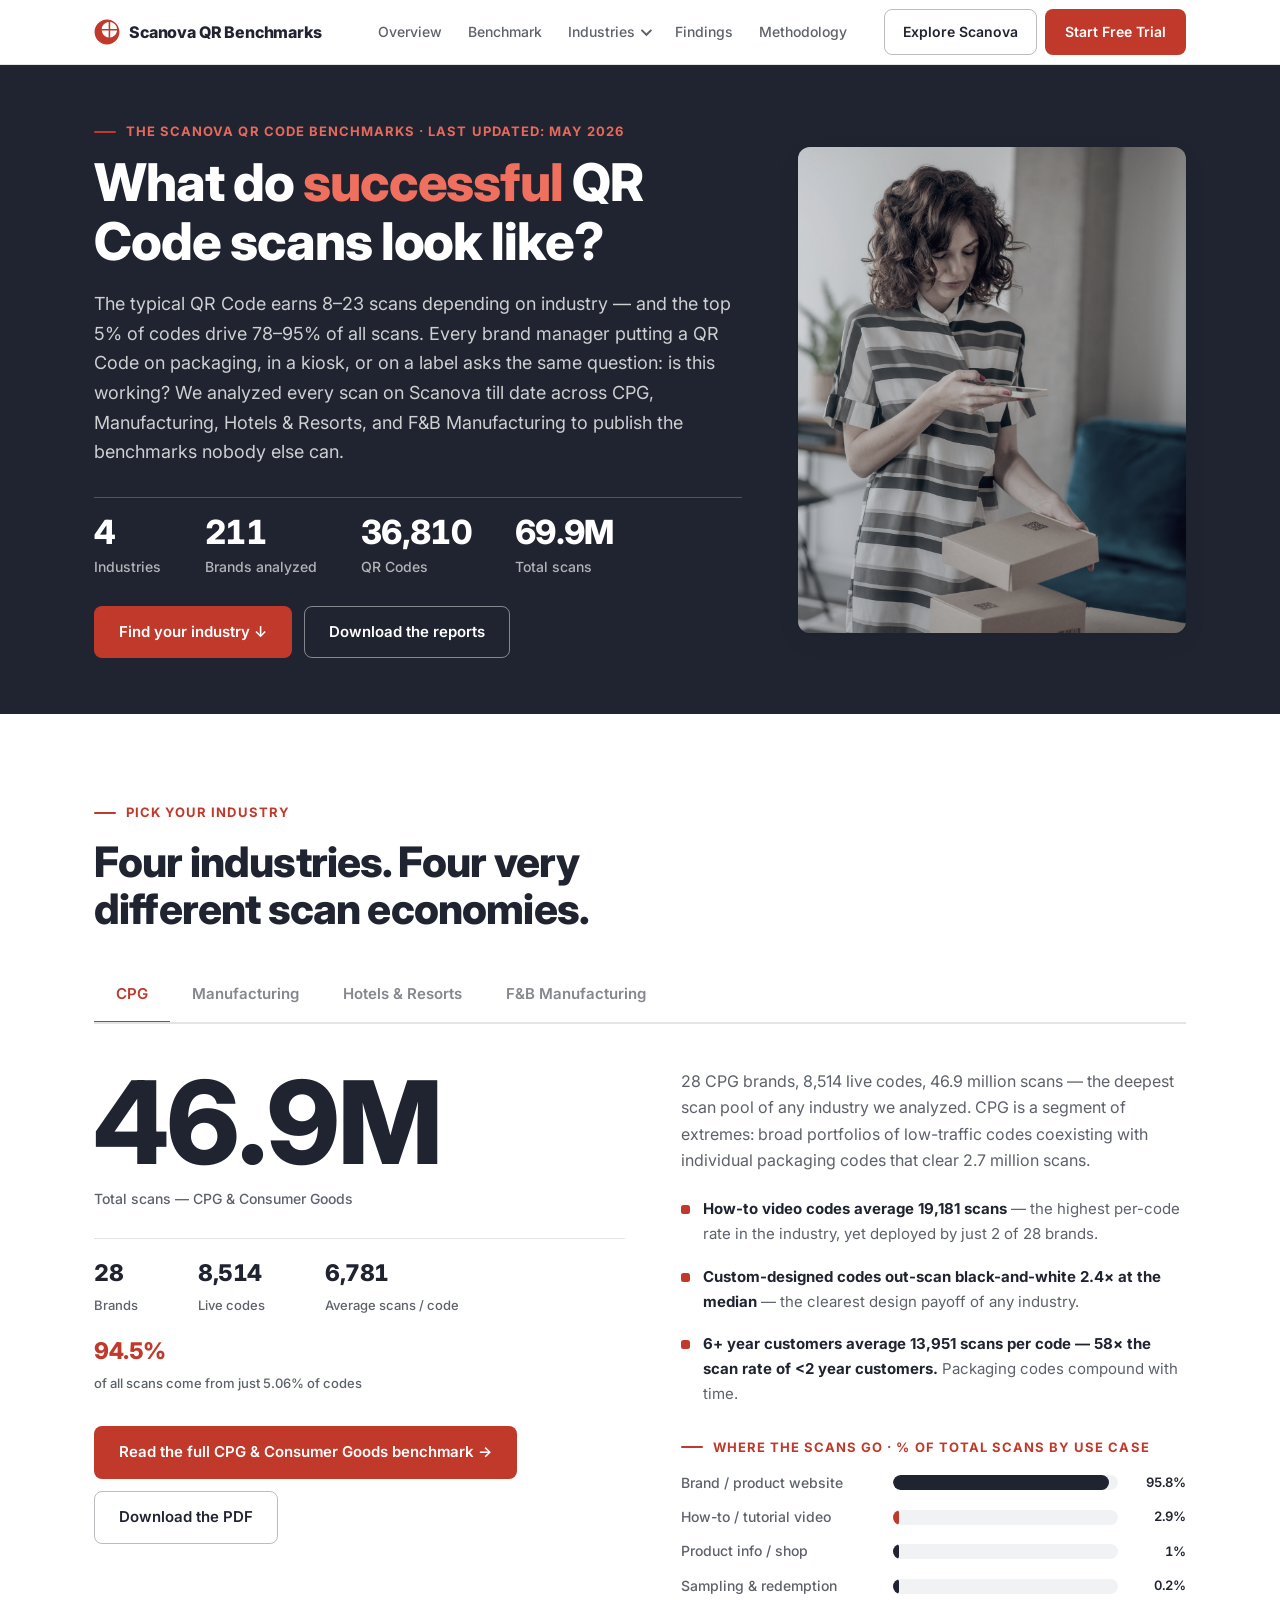
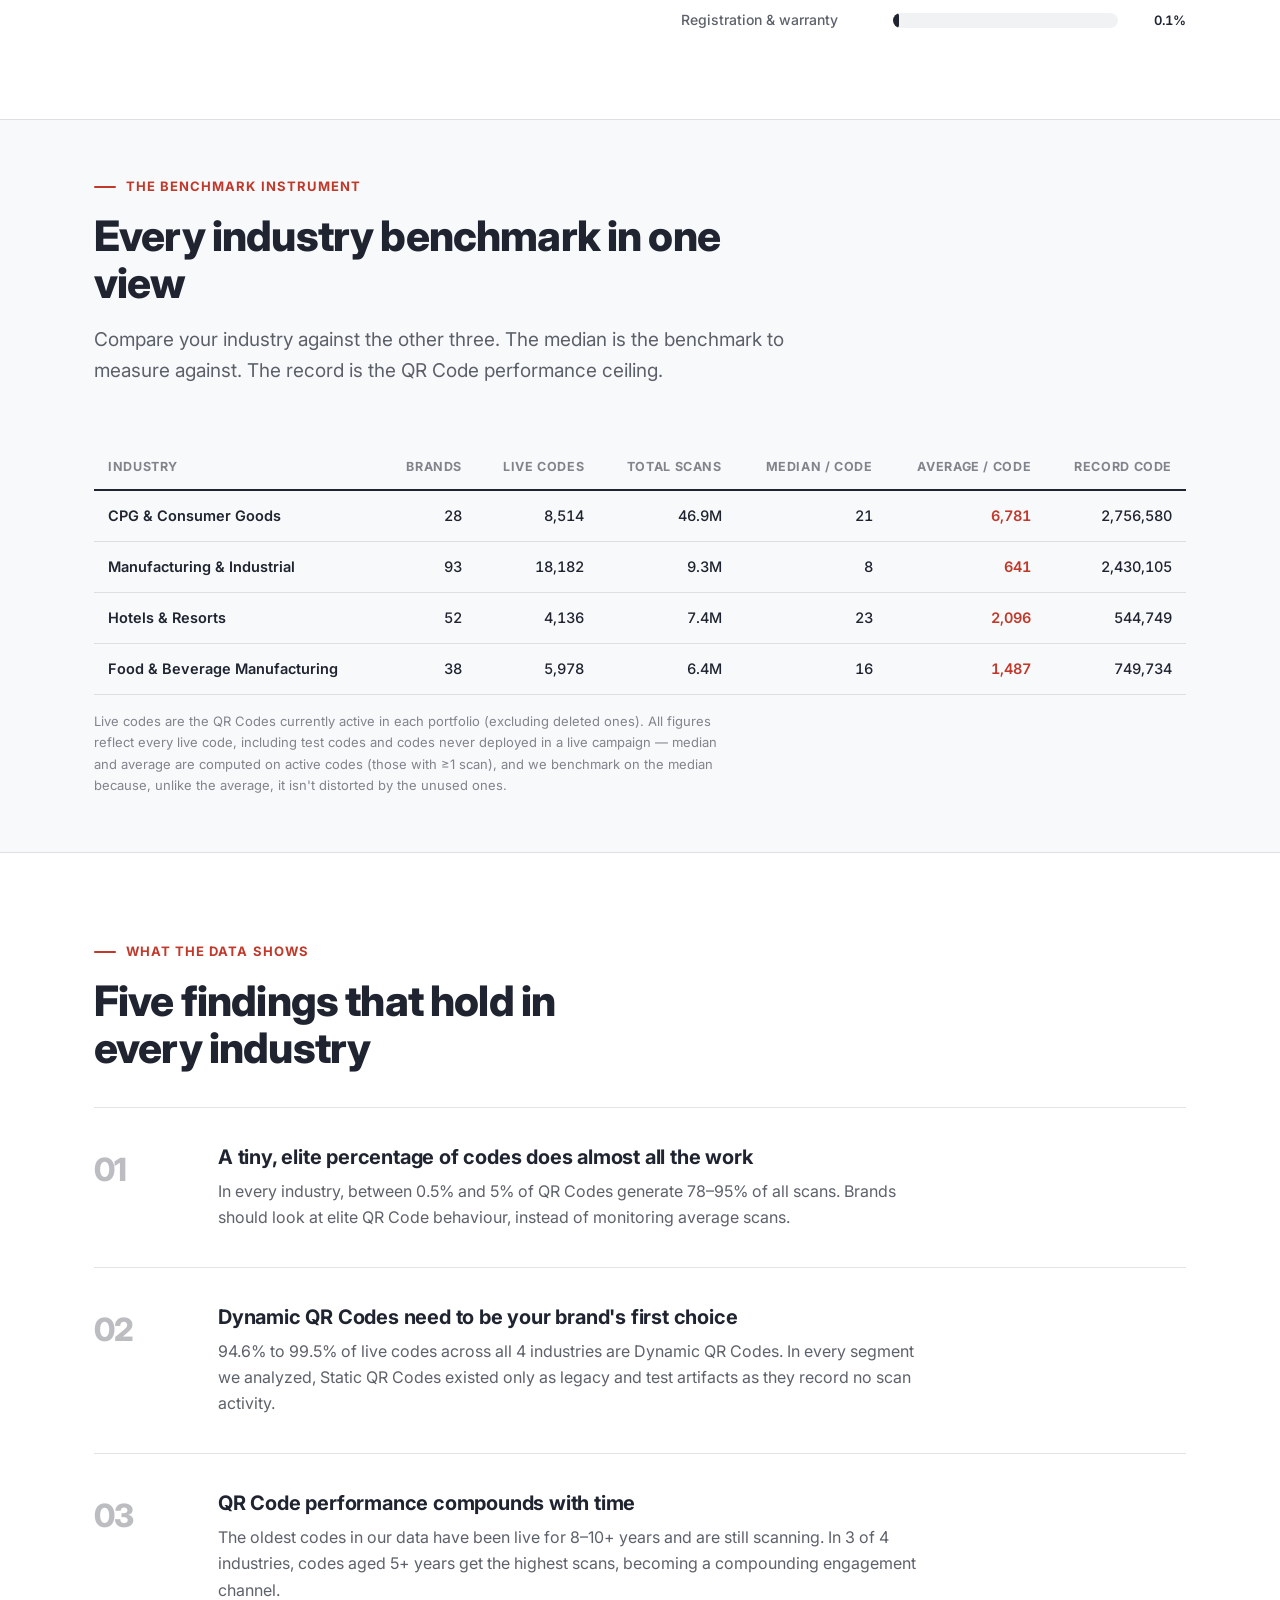
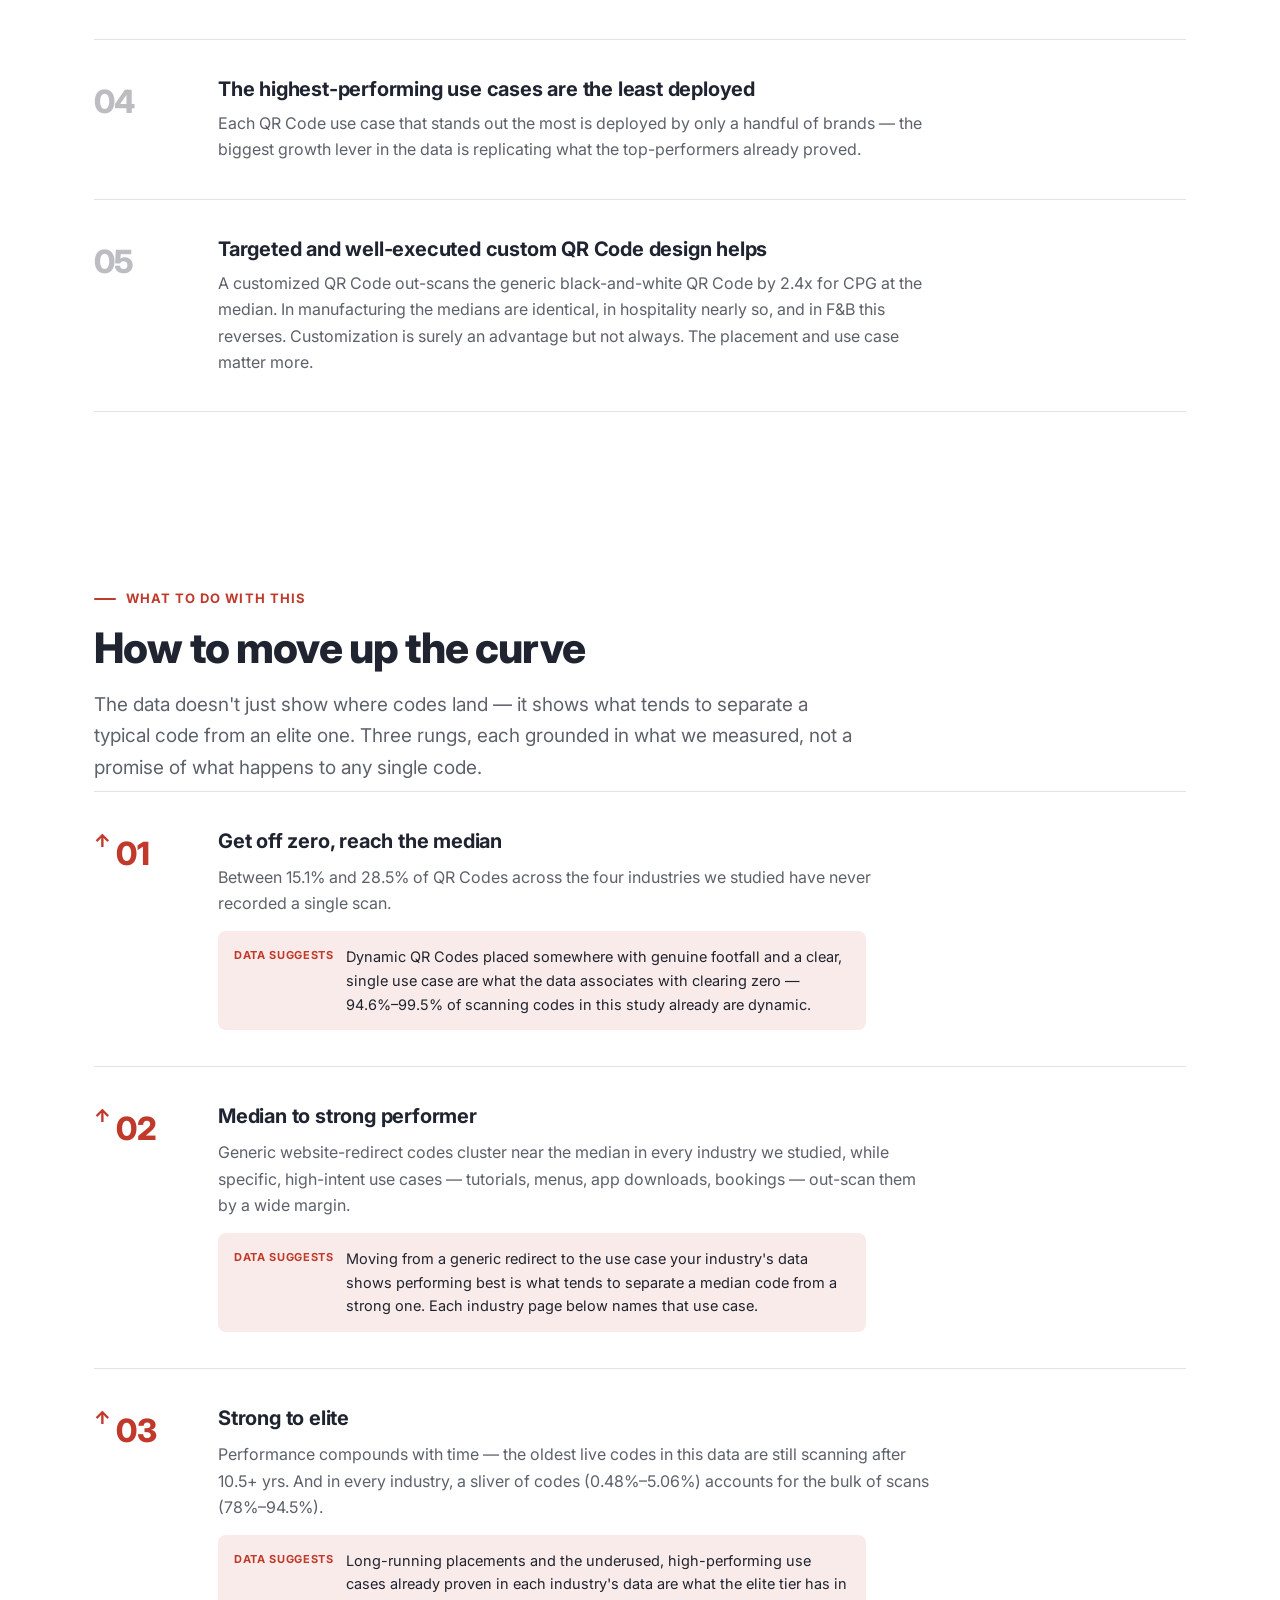
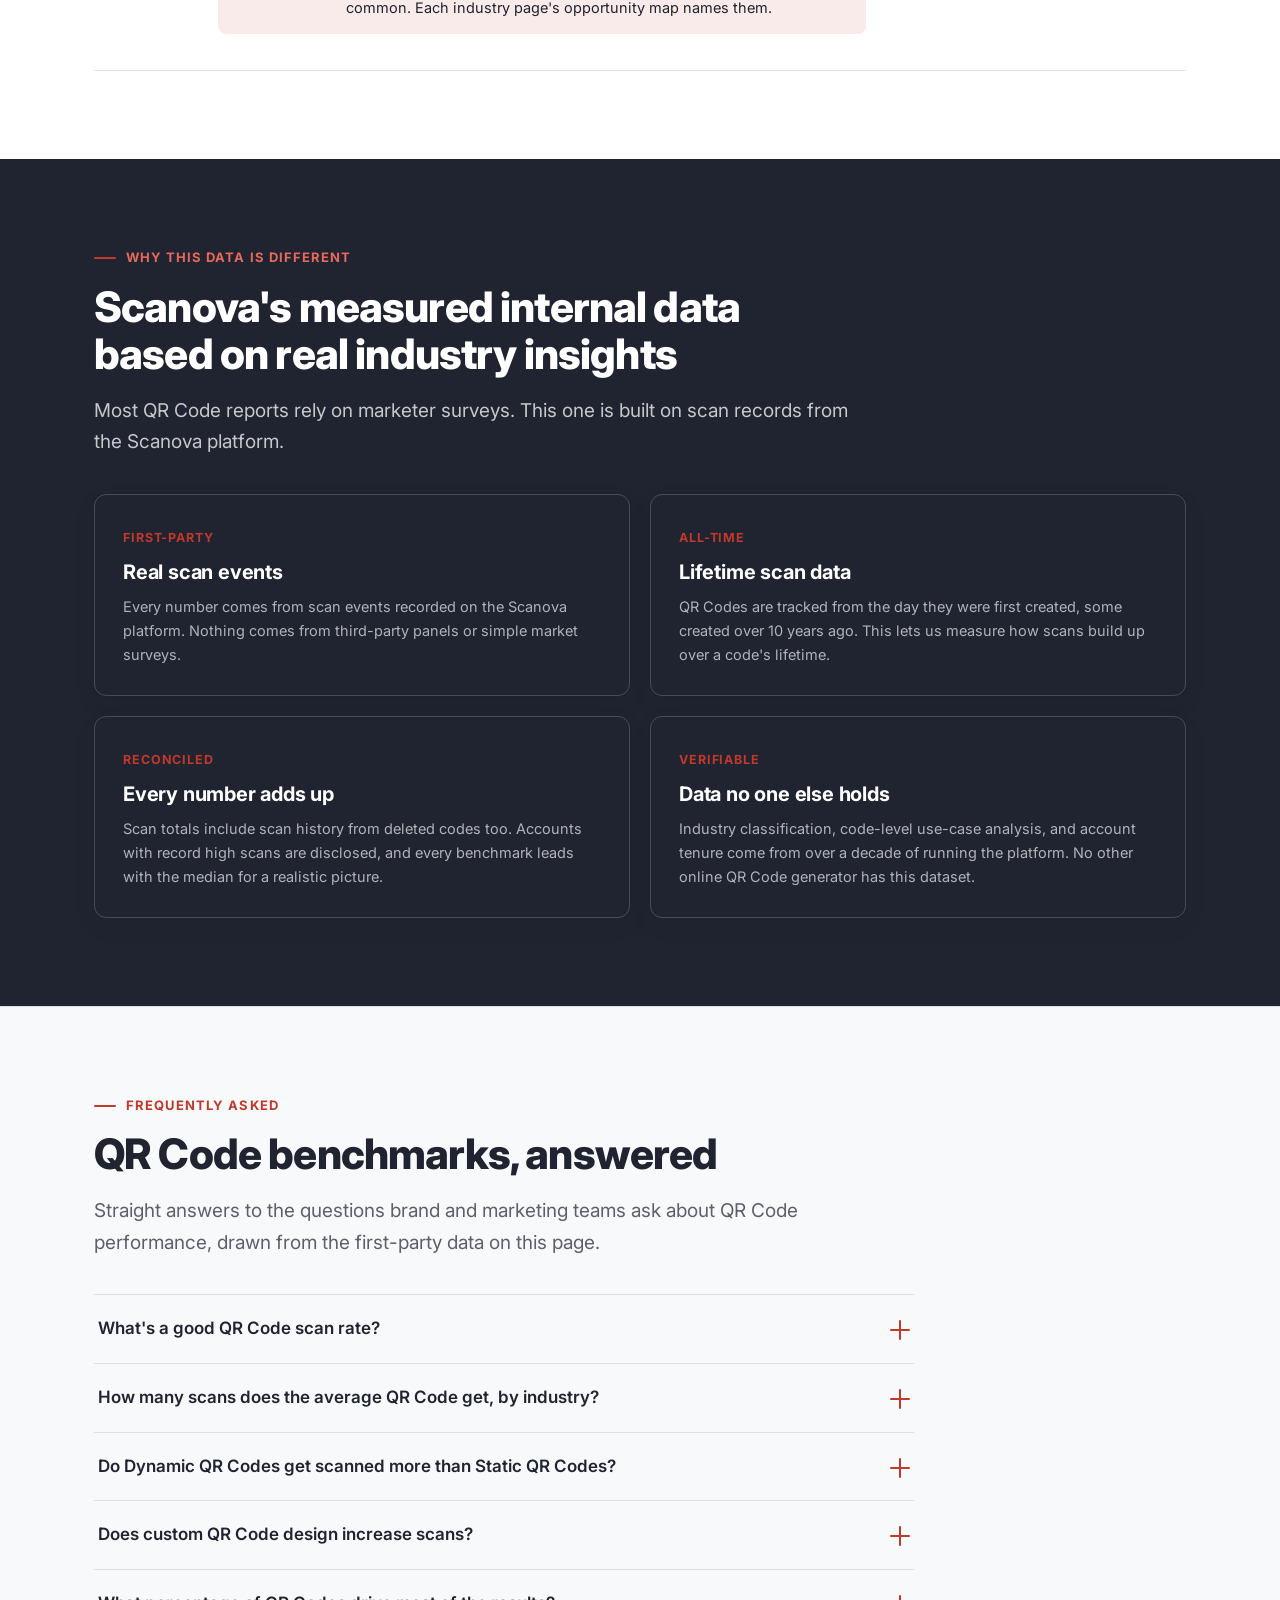
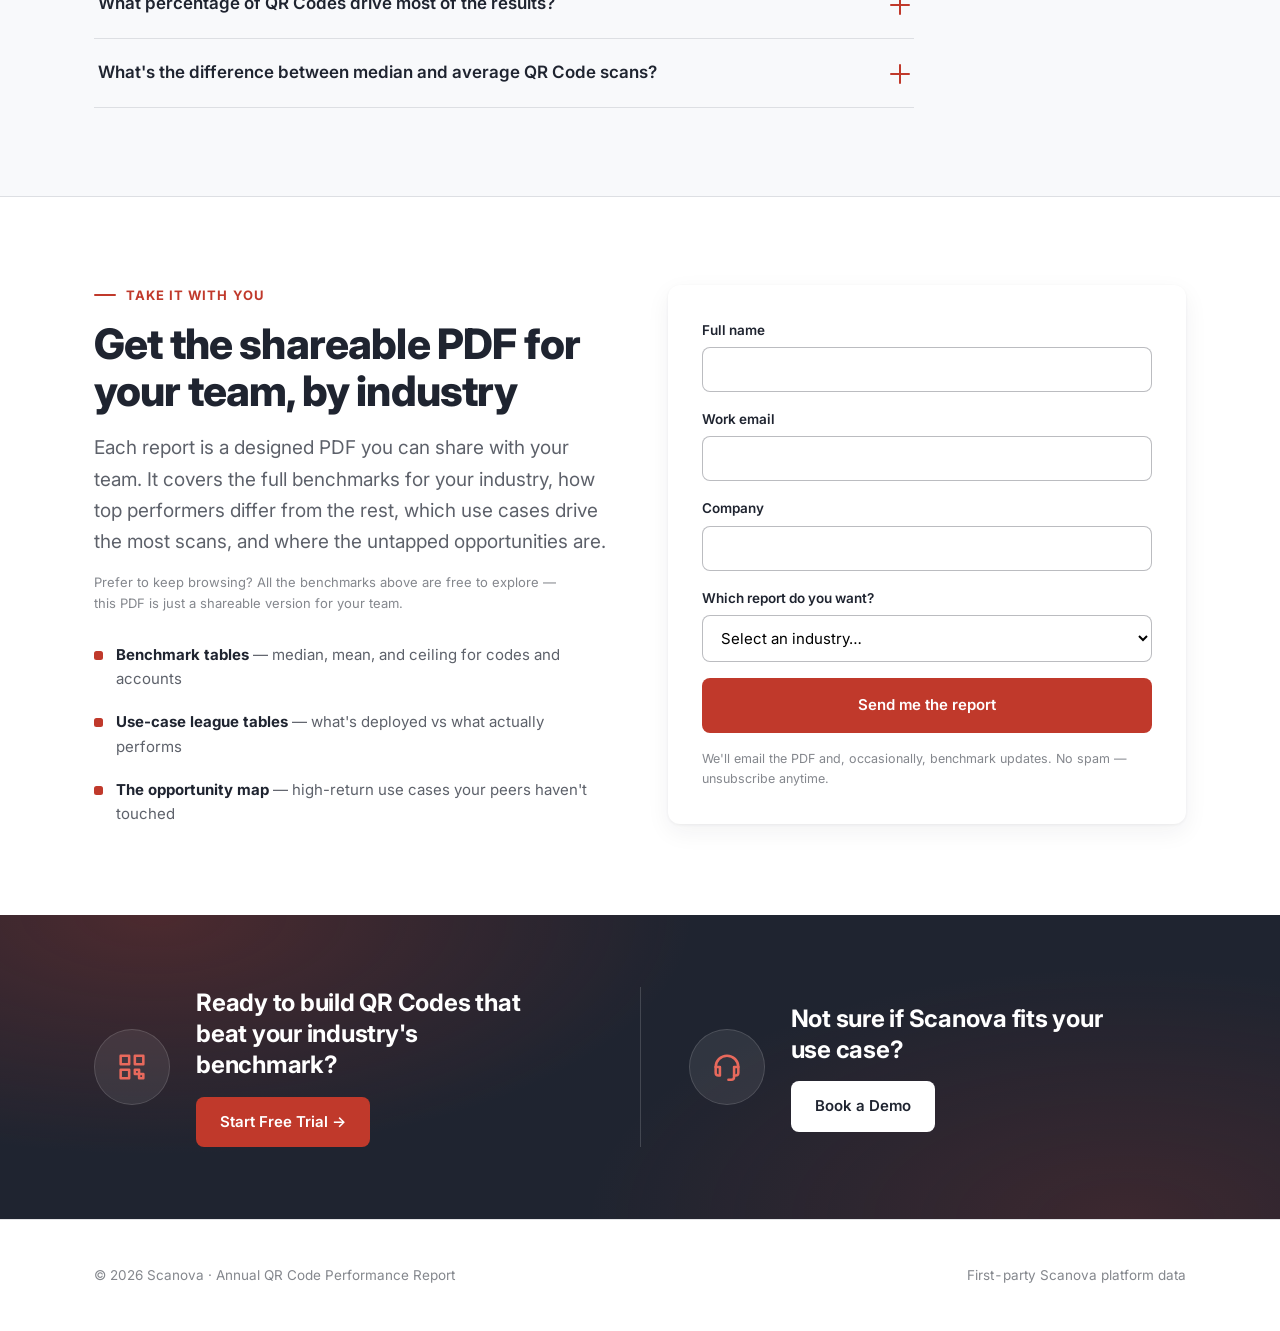
==== commit 28958ed5: "Swap median tile for average, update instrument footnote and accent column Compact summary tiles (in" ====
--- a/Annual Report/index.html
+++ b/Annual Report/index.html
@@ -103,7 +103,7 @@
         <tbody></tbody>
       </table>
     </div>
-    <p class="foot-note">All figures reflect every QR Code created on the platform, including test codes and codes never deployed in a live campaign. We benchmark on the median because, unlike the average, it isn't distorted by them. Median and mean computed on active codes (≥1 scan) in the live portfolio.</p>
+    <p class="foot-note">Live codes are the QR Codes currently active in each portfolio (excluding deleted ones). All figures reflect every live code, including test codes and codes never deployed in a live campaign — median and average are computed on active codes (those with ≥1 scan), and we benchmark on the median because, unlike the average, it isn't distorted by the unused ones.</p>
   </div>
 </section>
 
@@ -375,8 +375,8 @@
       <td class="n r">${d.accounts}</td>
       <td class="n r">${fmt(d.codes)}</td>
       <td class="n r">${d.scansDisplay}</td>
-      <td class="n r" style="color:var(--accent);font-weight:600">${d.medianActive}</td>
-      <td class="n r">${fmt(d.meanActive)}</td>
+      <td class="n r">${d.medianActive}</td>
+      <td class="n r" style="color:var(--accent);font-weight:600">${fmt(d.meanActive)}</td>
       <td class="n r">${fmt(d.maxCode)}</td>`;
     tbody.appendChild(tr);
   });
@@ -421,7 +421,7 @@
       <div class="stat-row">
         <div><span class="num">${d.accounts}</span><span class="label">Brands</span></div>
         <div><span class="num">${fmt(d.codes)}</span><span class="label">Live codes</span></div>
-        <div><span class="num" data-count="${d.medianActive}">0</span><span class="label">Median scans / active code</span></div>
+        <div><span class="num" data-count="${d.meanActive}">0</span><span class="label">Average scans / code</span></div>
         <div><span class="num" style="color:var(--accent)">${d.concPctScans}%</span><span class="label">of all scans come from just ${d.concPctCodes}% of codes</span></div>
       </div>
       <div class="panel-ctas">
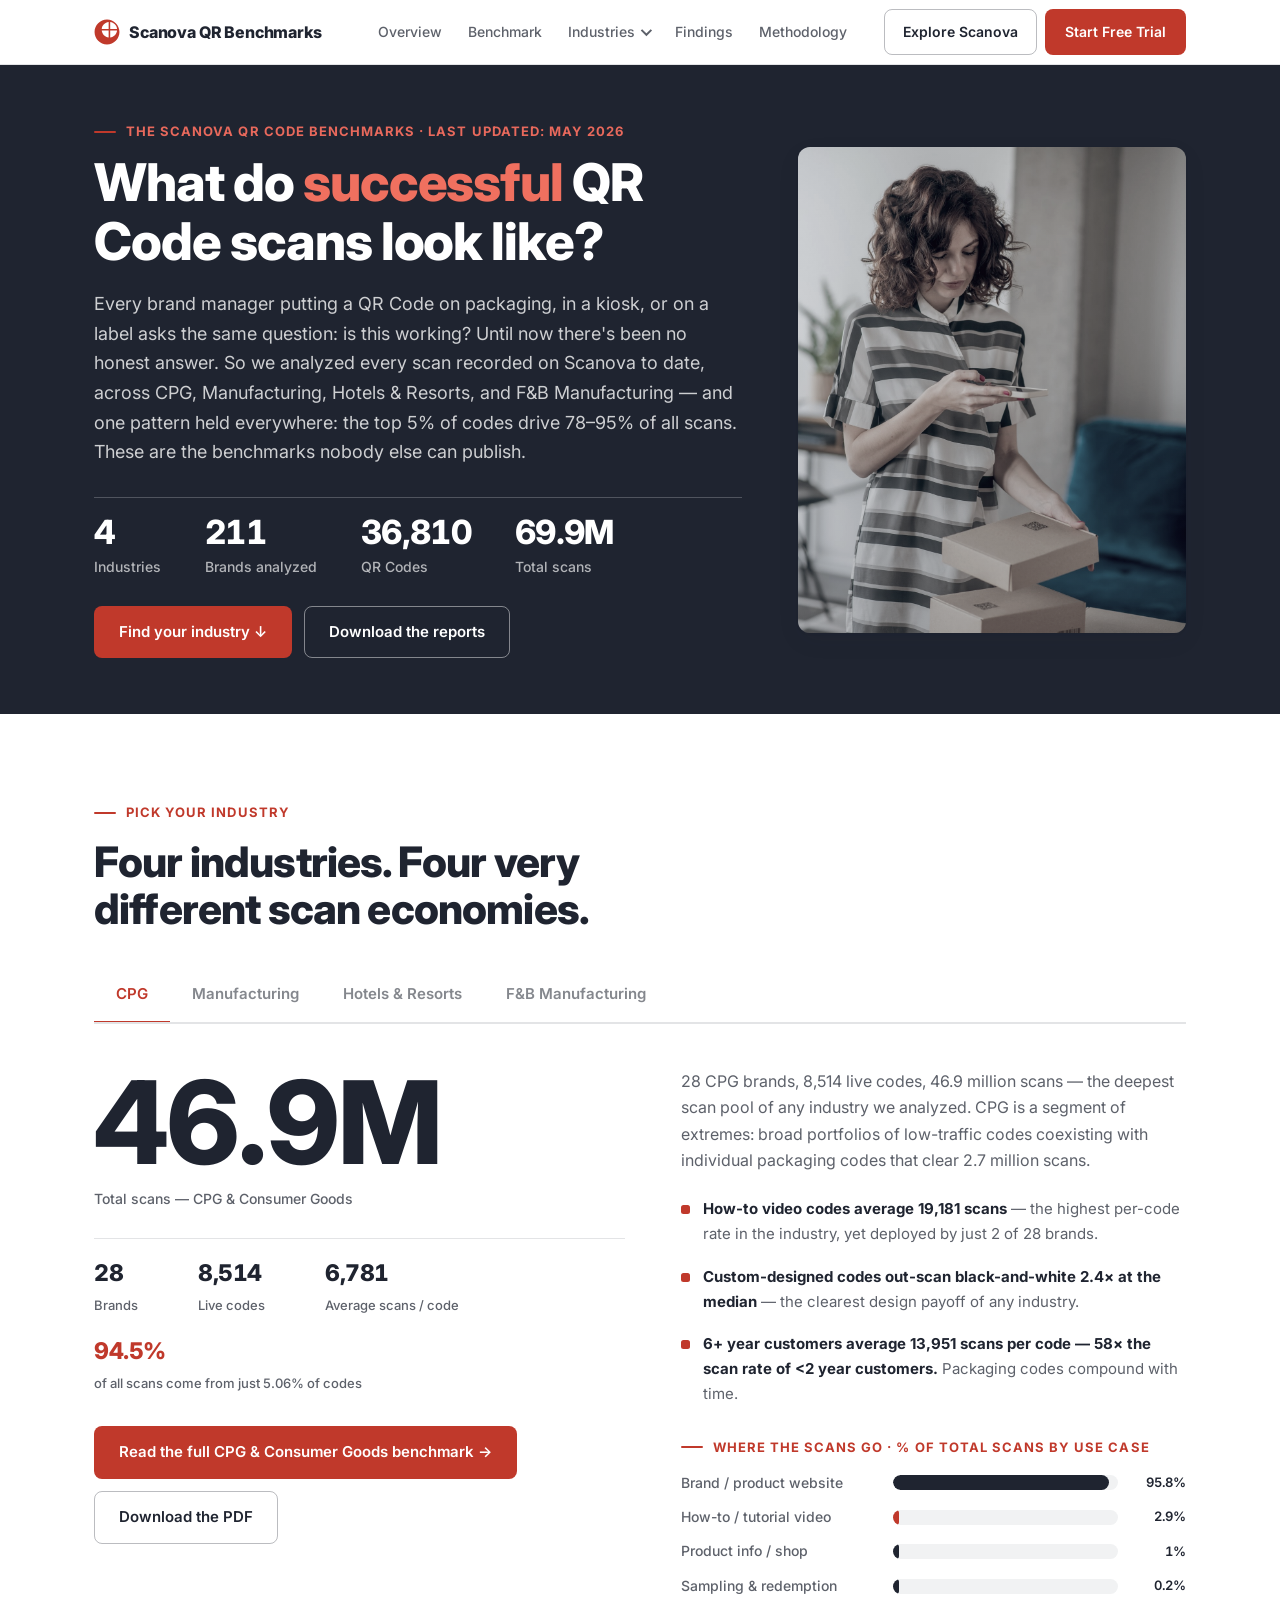
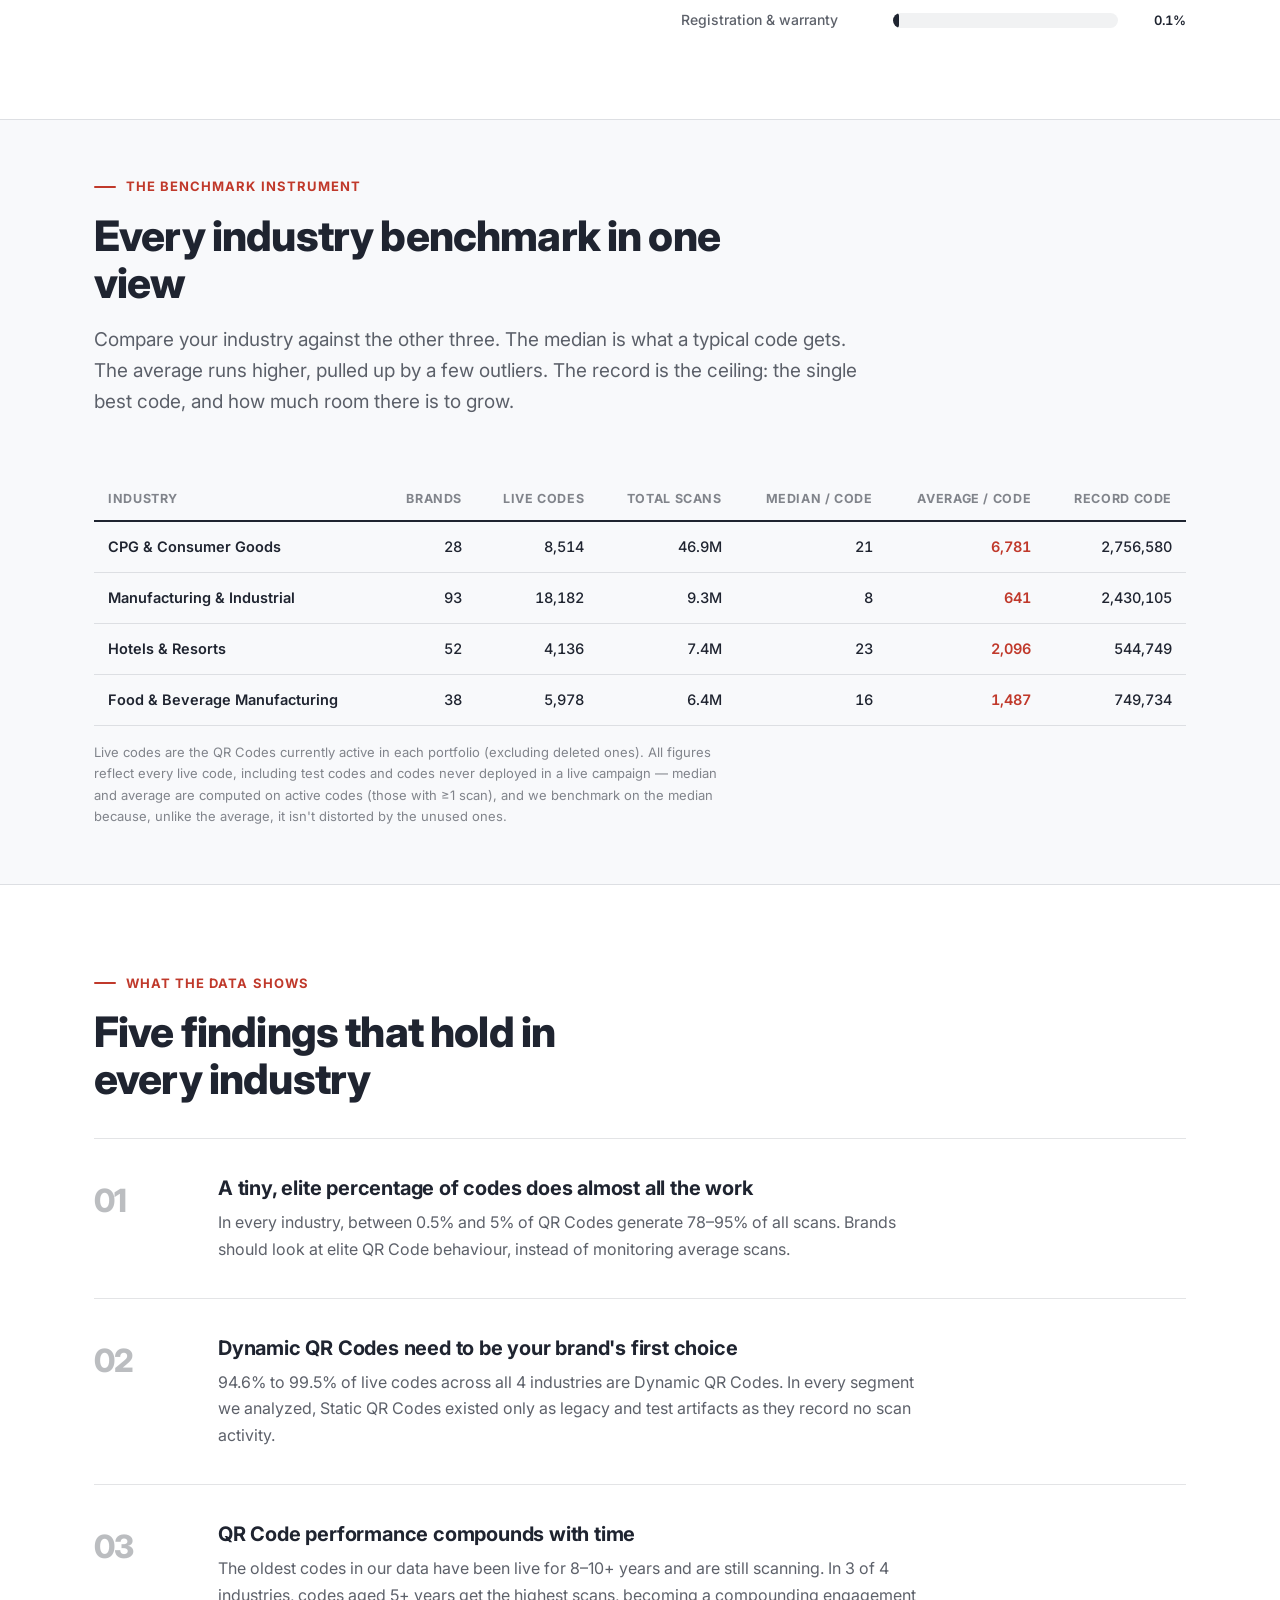
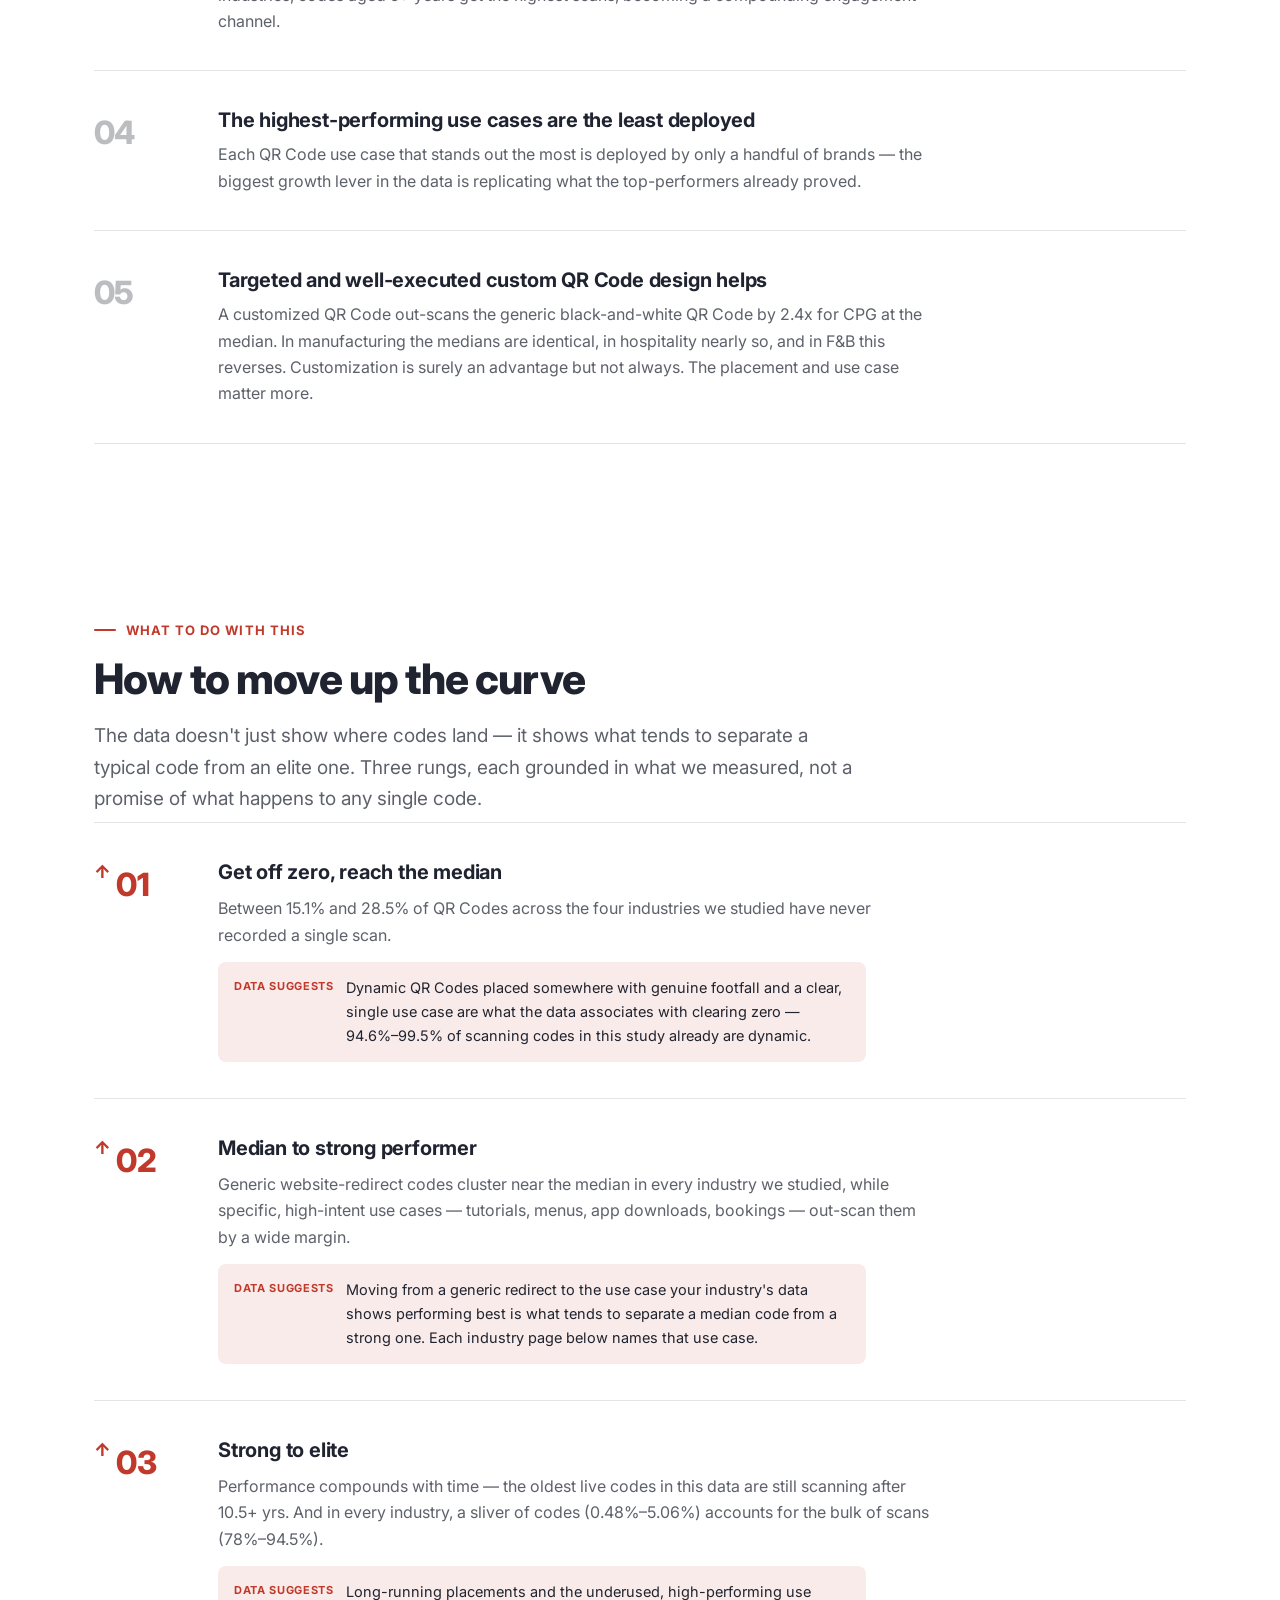
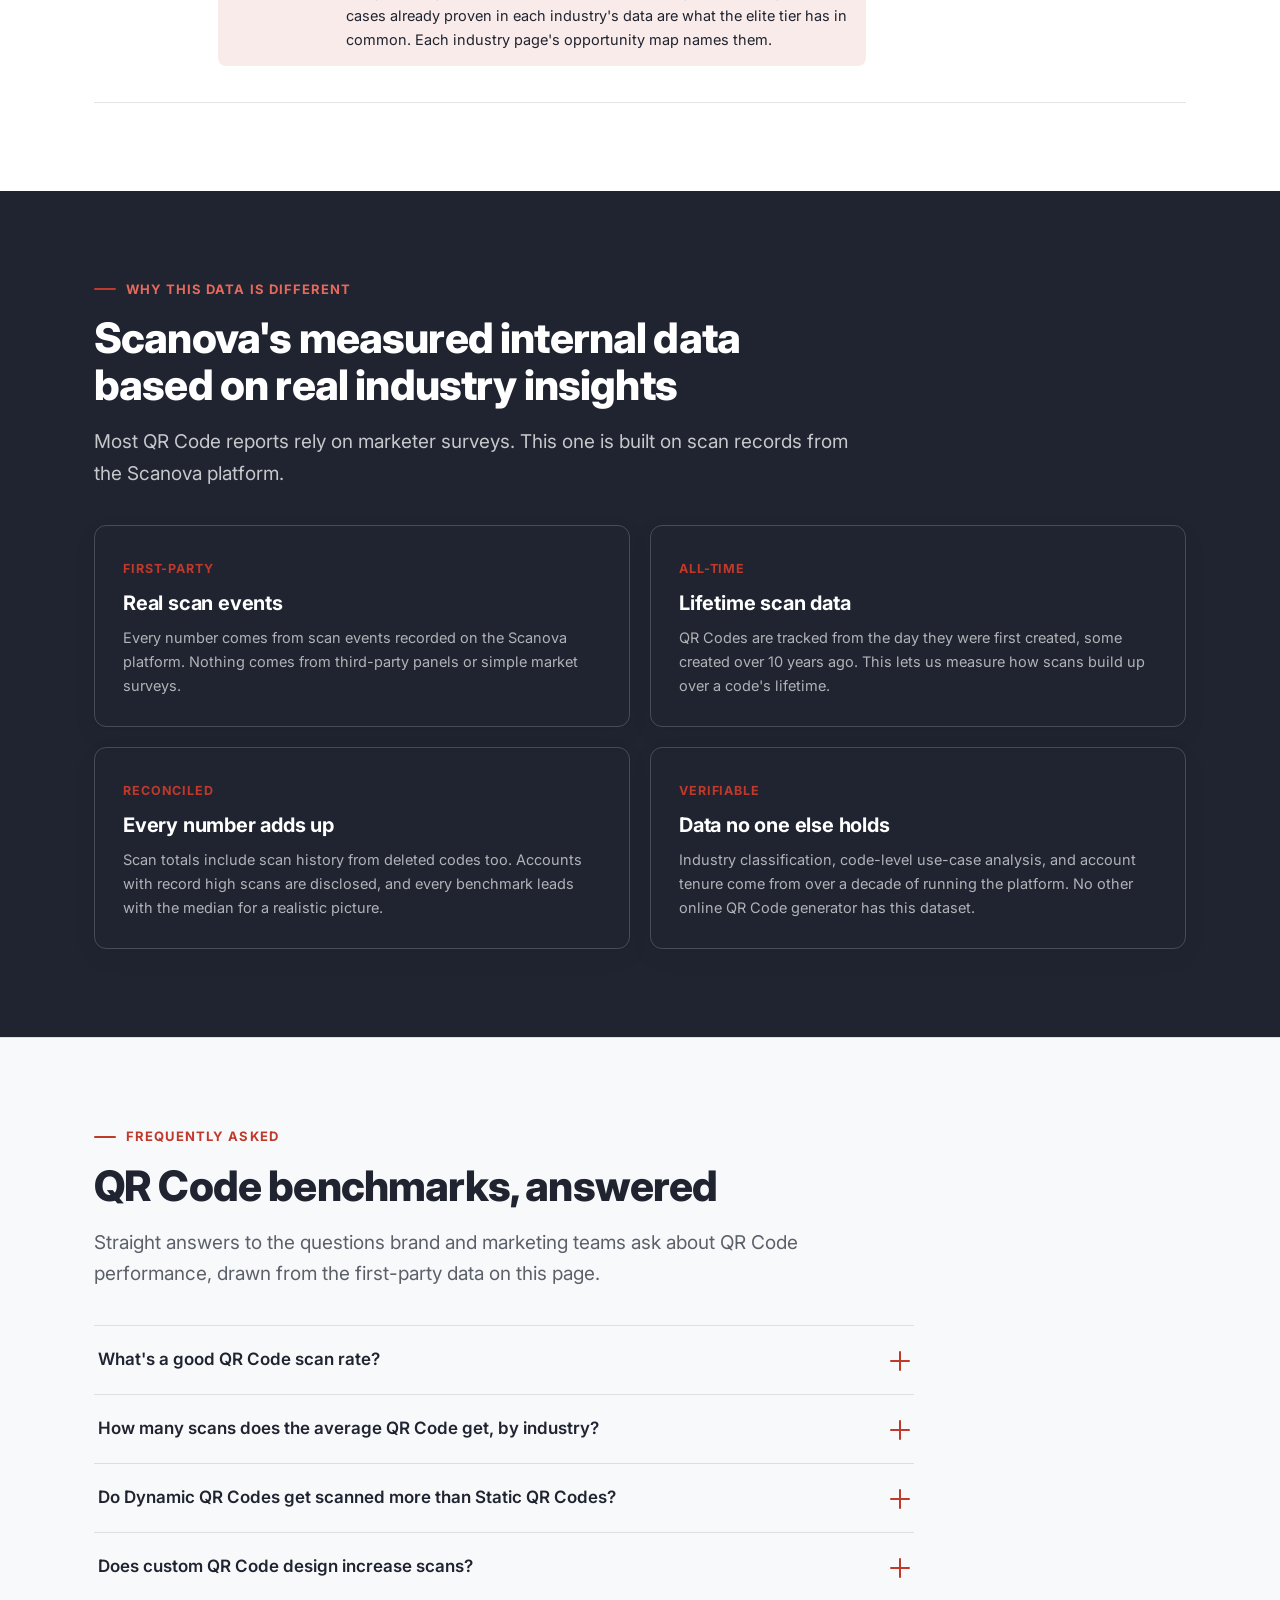
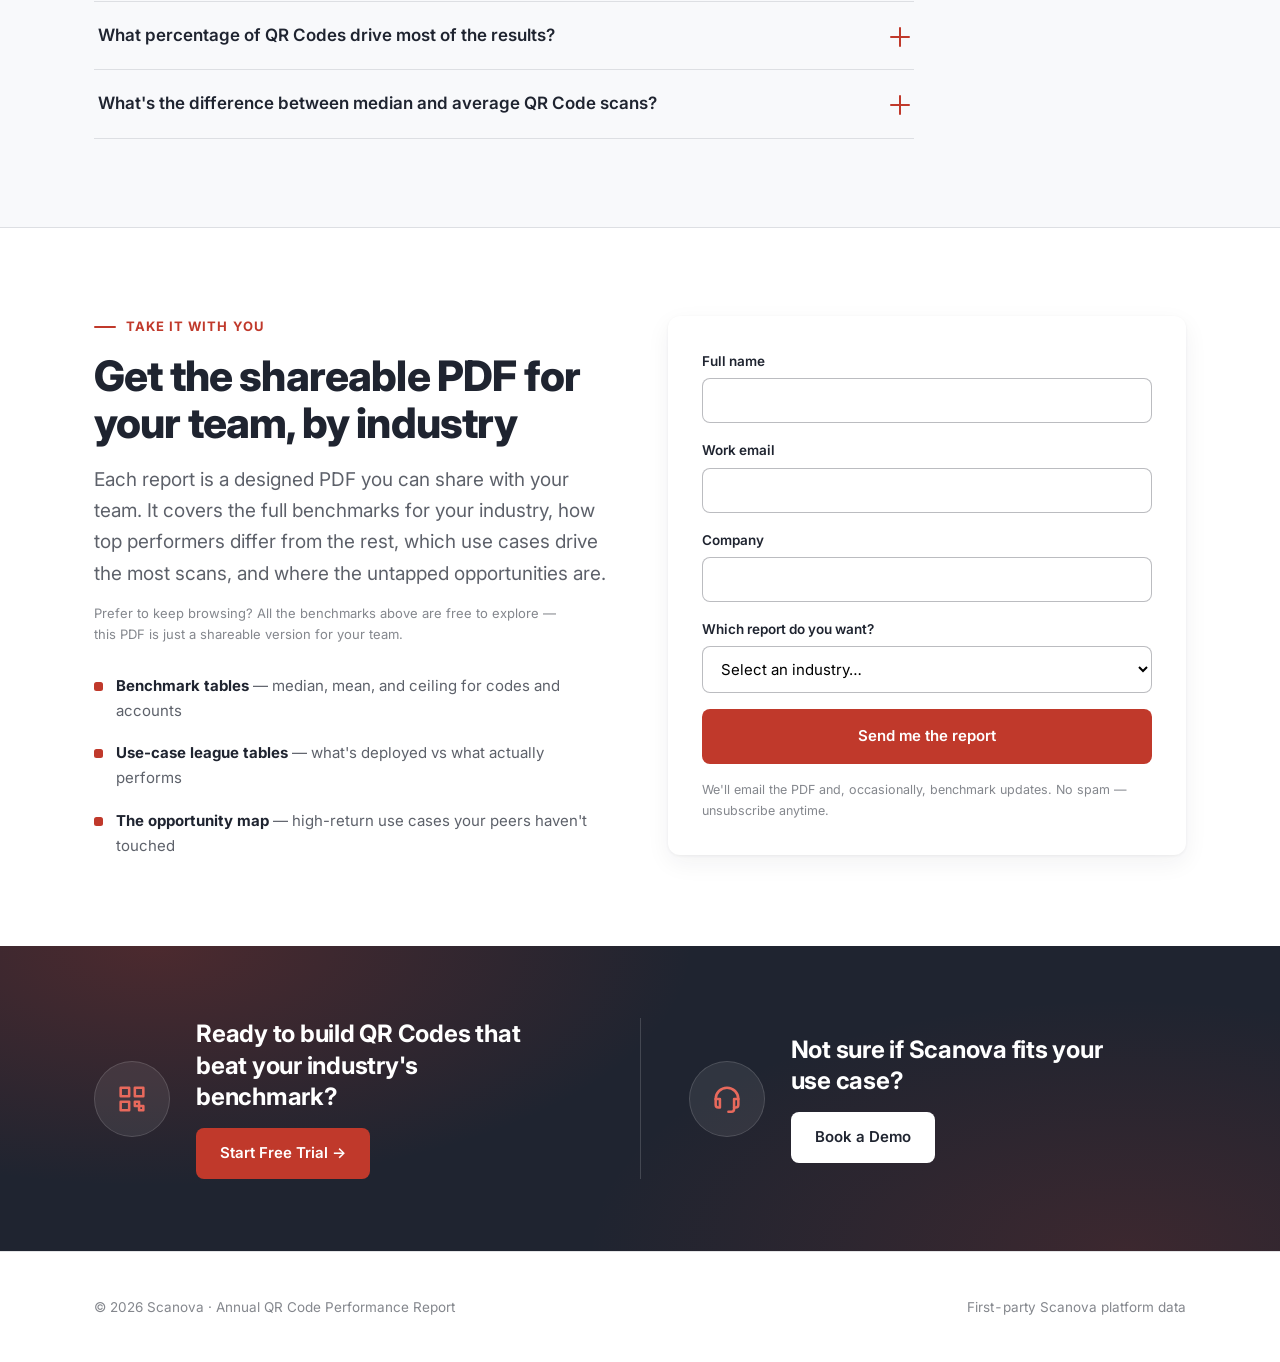
==== commit 88c2489e: "Rewrite hero lede and instrument section lede for stronger narrative framing Co-Authored-By: Claude " ====
--- a/Annual Report/index.html
+++ b/Annual Report/index.html
@@ -47,10 +47,10 @@
       <p class="eyebrow">The Scanova QR Code Benchmarks · Last updated: May 2026</p>
       <h1 style="margin-top:16px;max-width:18ch">What do <span class="accent">successful</span> QR Code scans look like?</h1>
       <p class="lede" style="margin-top:22px">
-        The typical QR Code earns 8–23 scans depending on industry — and the top 5% of codes drive 78–95% of all scans.
         Every brand manager putting a QR Code on packaging, in a kiosk, or on a label asks the same question:
-        is this working? We analyzed every scan on Scanova till date across CPG, Manufacturing, Hotels &amp; Resorts,
-        and F&amp;B Manufacturing to publish the benchmarks nobody else can.
+        is this working? Until now there's been no honest answer. So we analyzed every scan recorded on Scanova
+        to date, across CPG, Manufacturing, Hotels &amp; Resorts, and F&amp;B Manufacturing — and one pattern held
+        everywhere: the top 5% of codes drive 78–95% of all scans. These are the benchmarks nobody else can publish.
       </p>
       <div class="meta-strip">
         <div><span class="num" data-count="4">0</span><span class="label">Industries</span></div>
@@ -85,7 +85,7 @@
   <div class="wrap">
     <p class="eyebrow">The benchmark instrument</p>
     <h2 style="max-width:24ch">Every industry benchmark in one view</h2>
-    <p class="lede">Compare your industry against the other three. The median is the benchmark to measure against. The record is the QR Code performance ceiling.</p>
+    <p class="lede">Compare your industry against the other three. The median is what a typical code gets. The average runs higher, pulled up by a few outliers. The record is the ceiling: the single best code, and how much room there is to grow.</p>
 
     <div class="tbl-scroll reveal" style="margin-top:40px">
       <table class="tbl" id="compare-table">
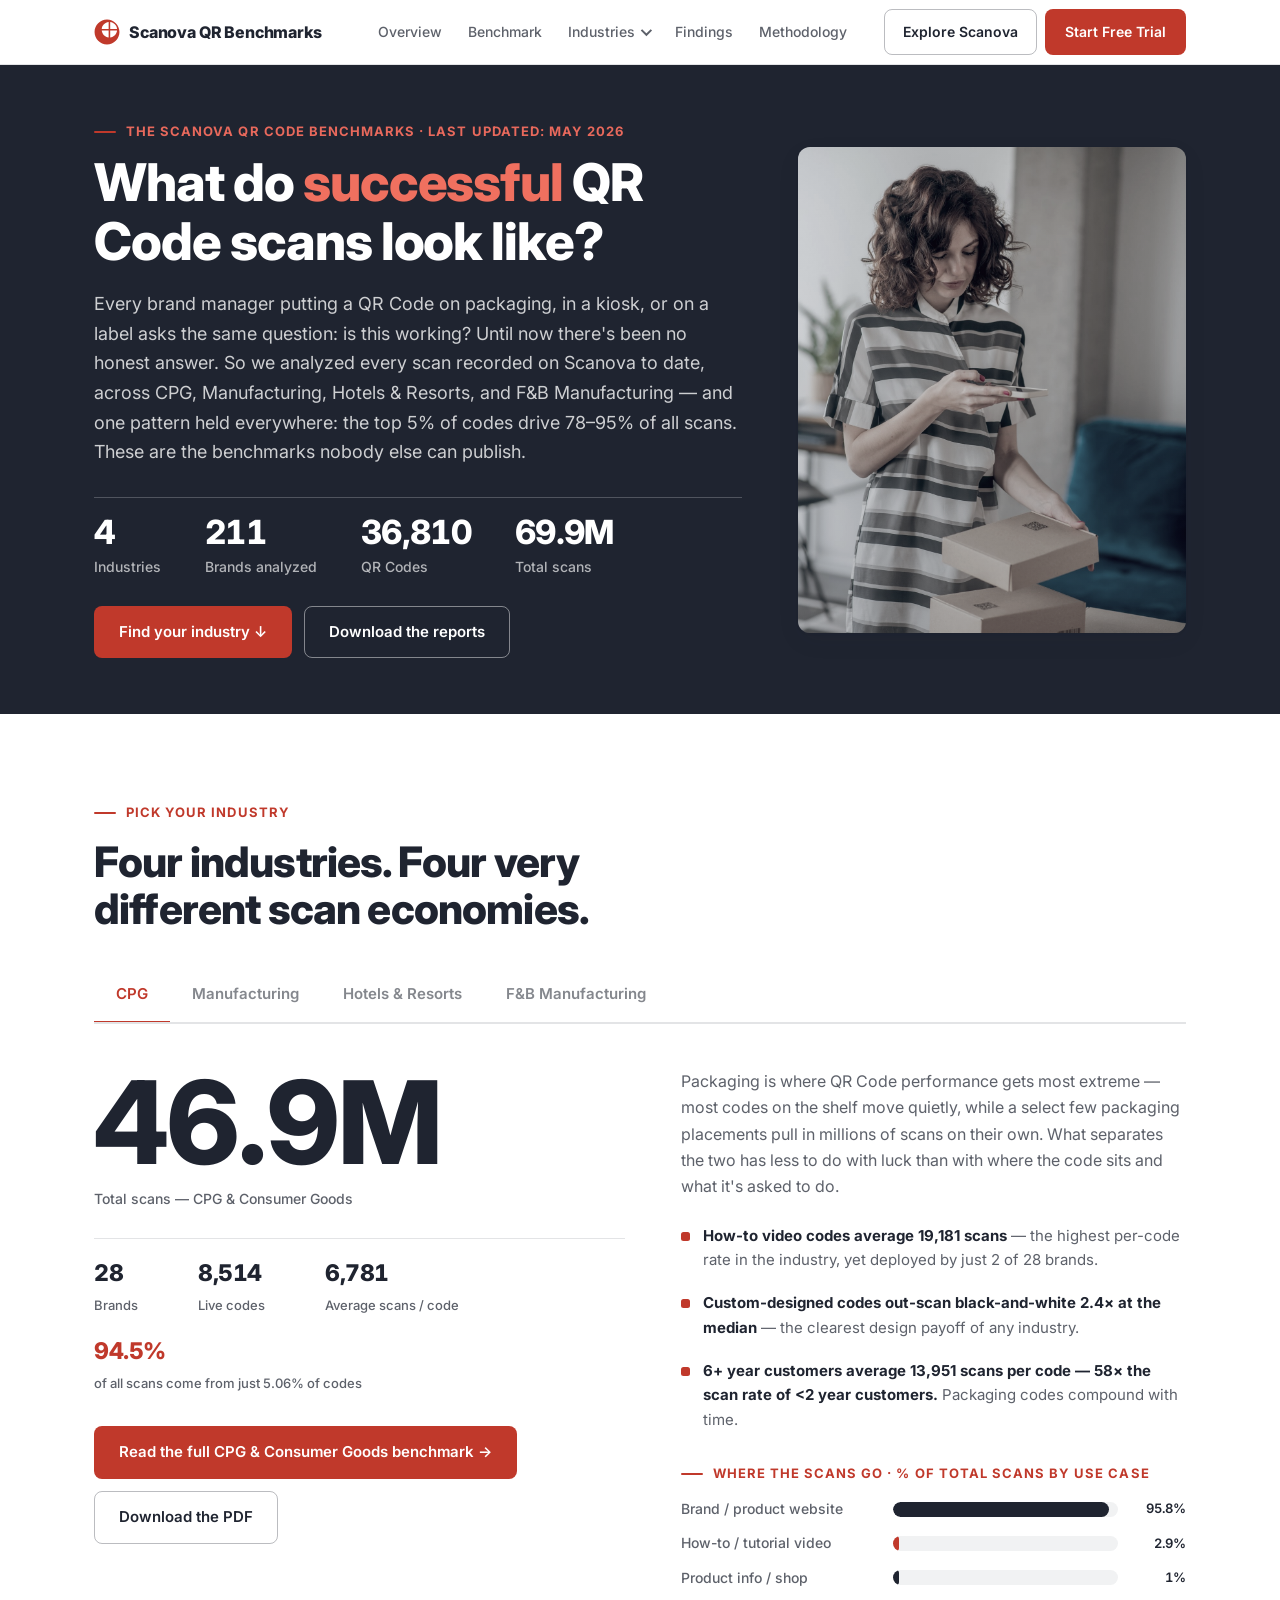
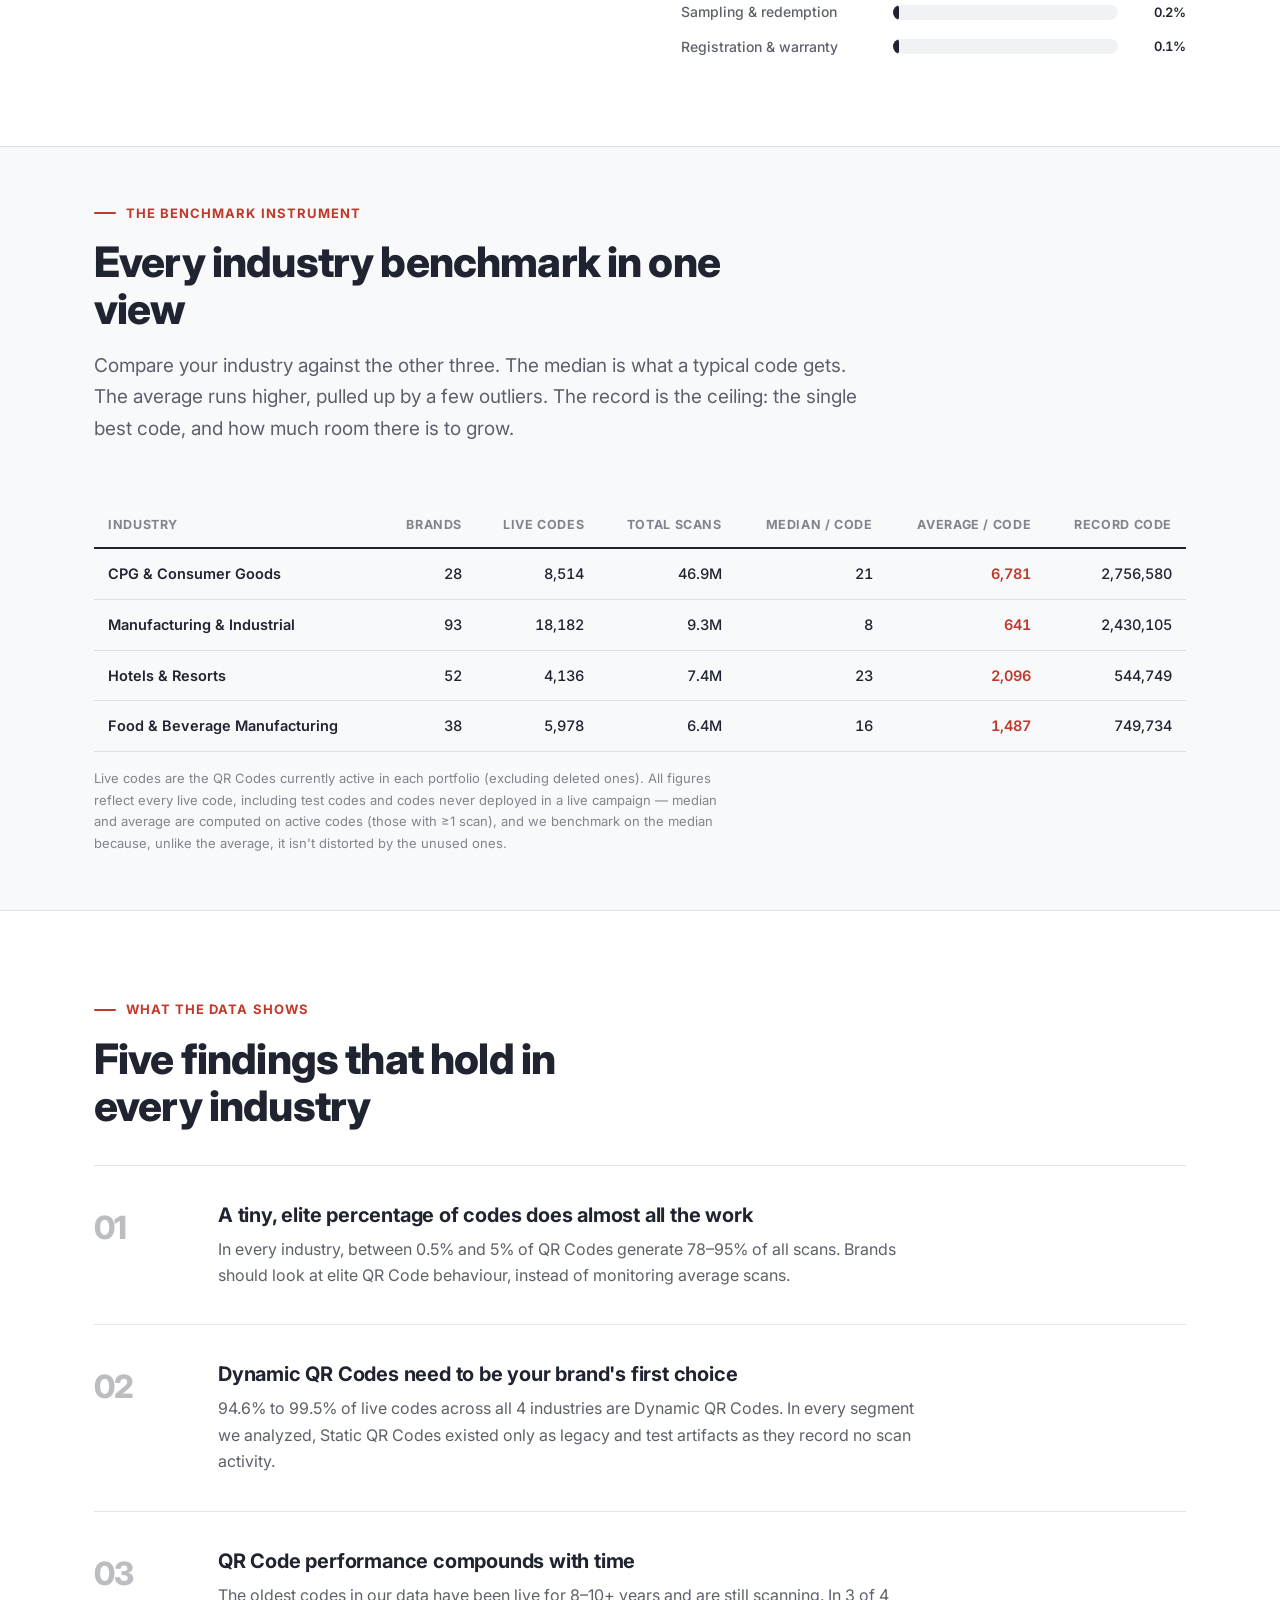
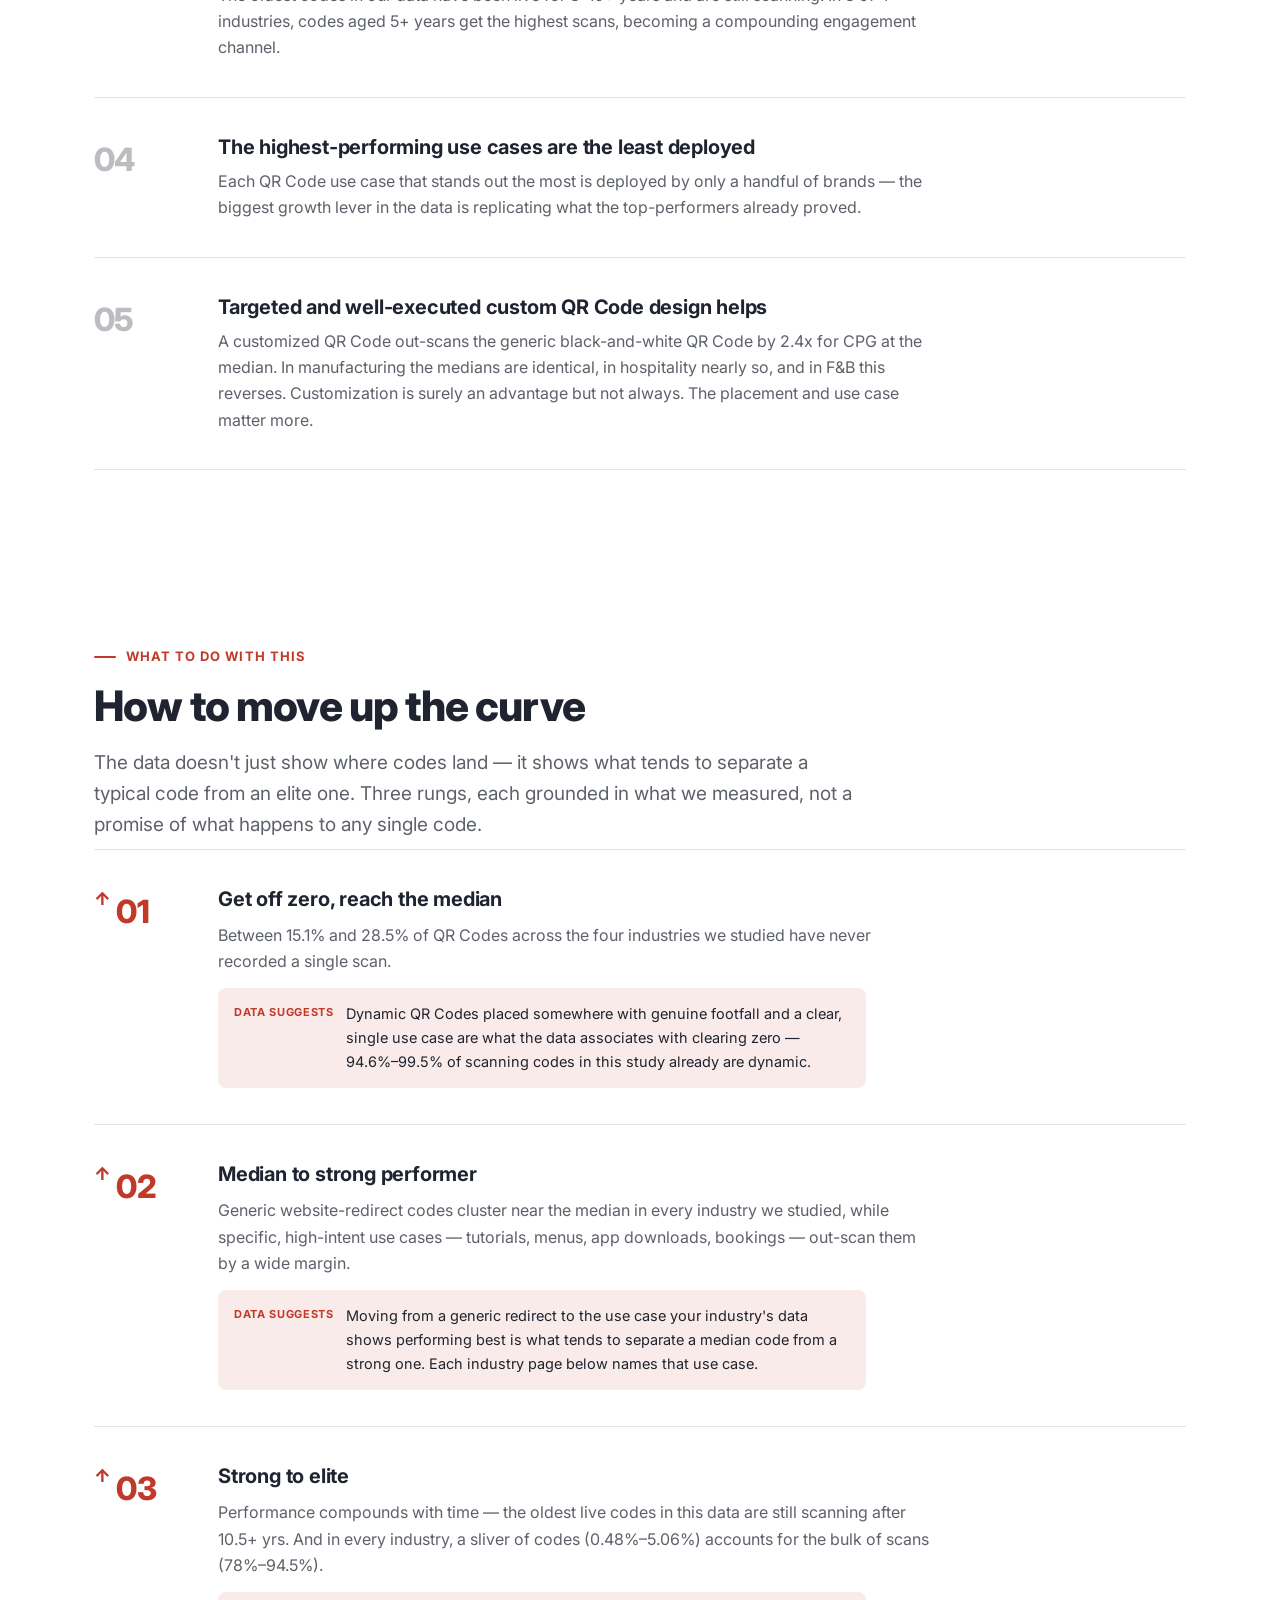
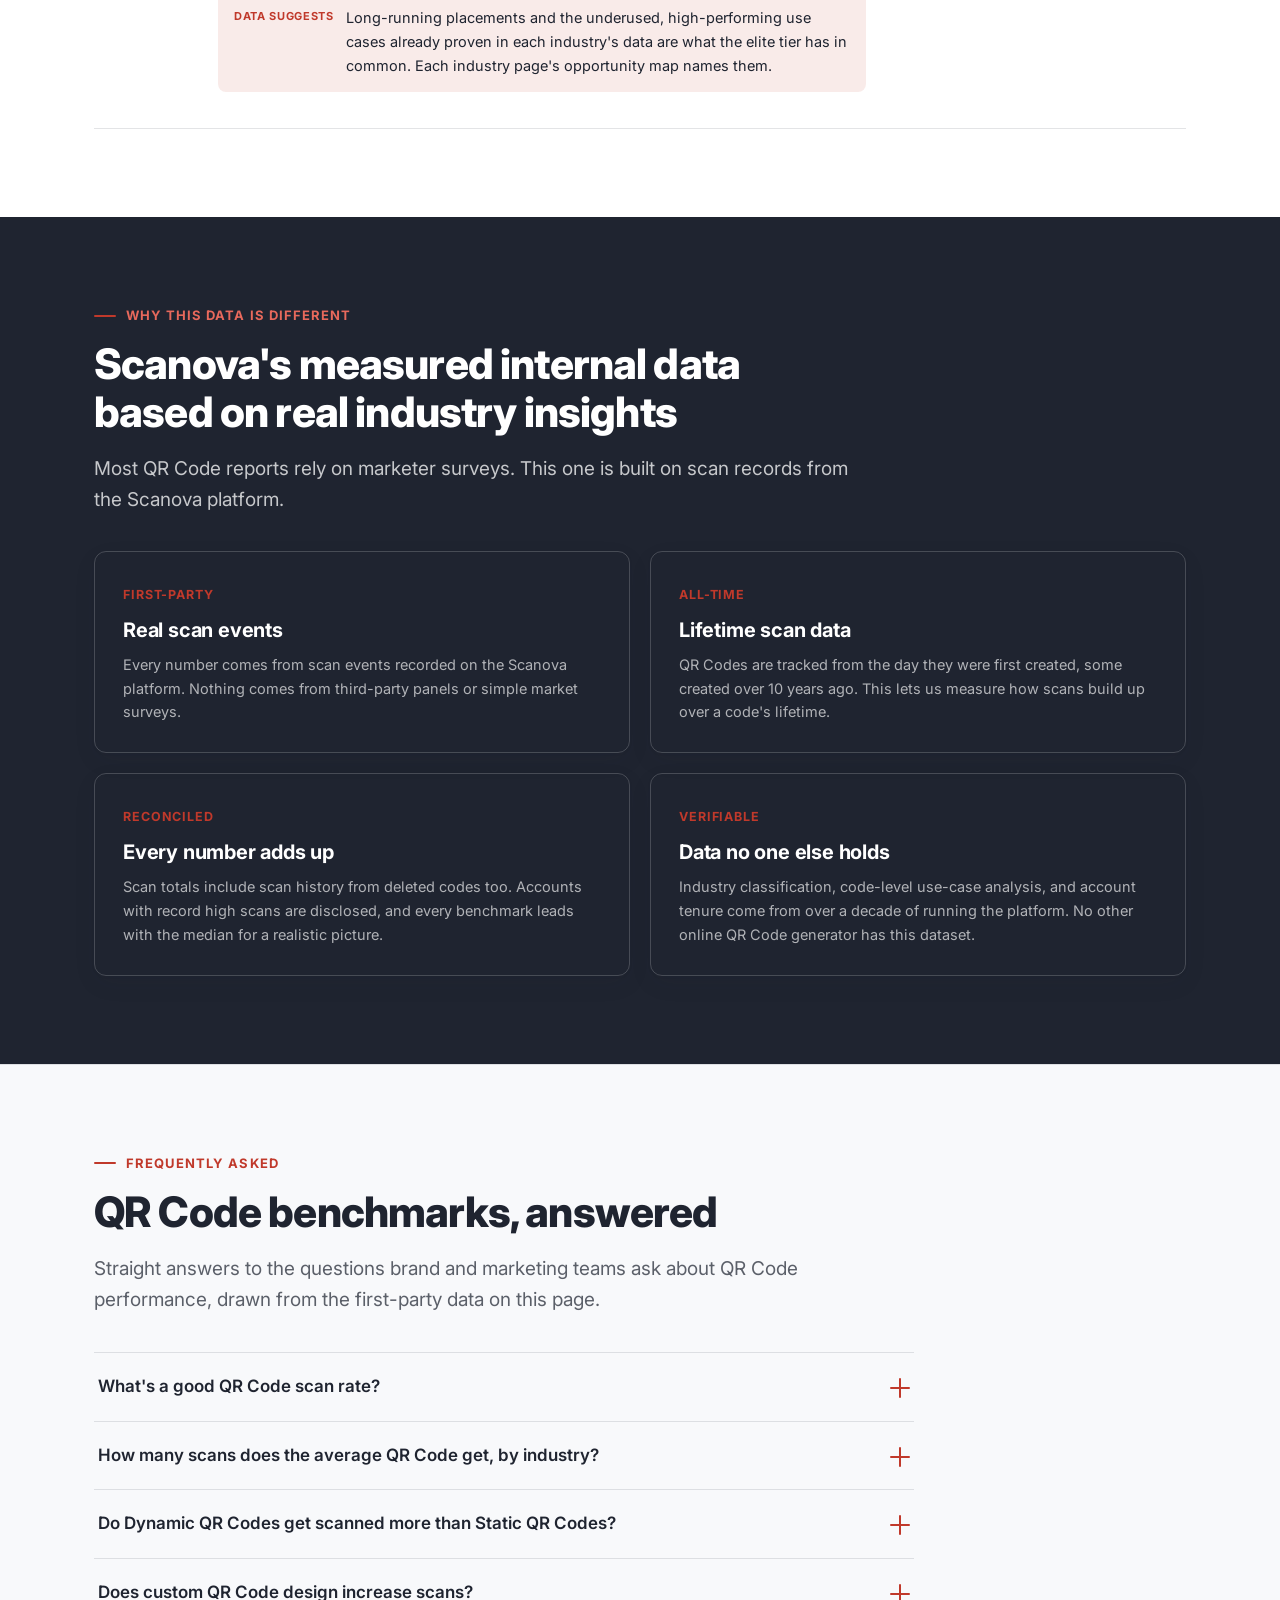
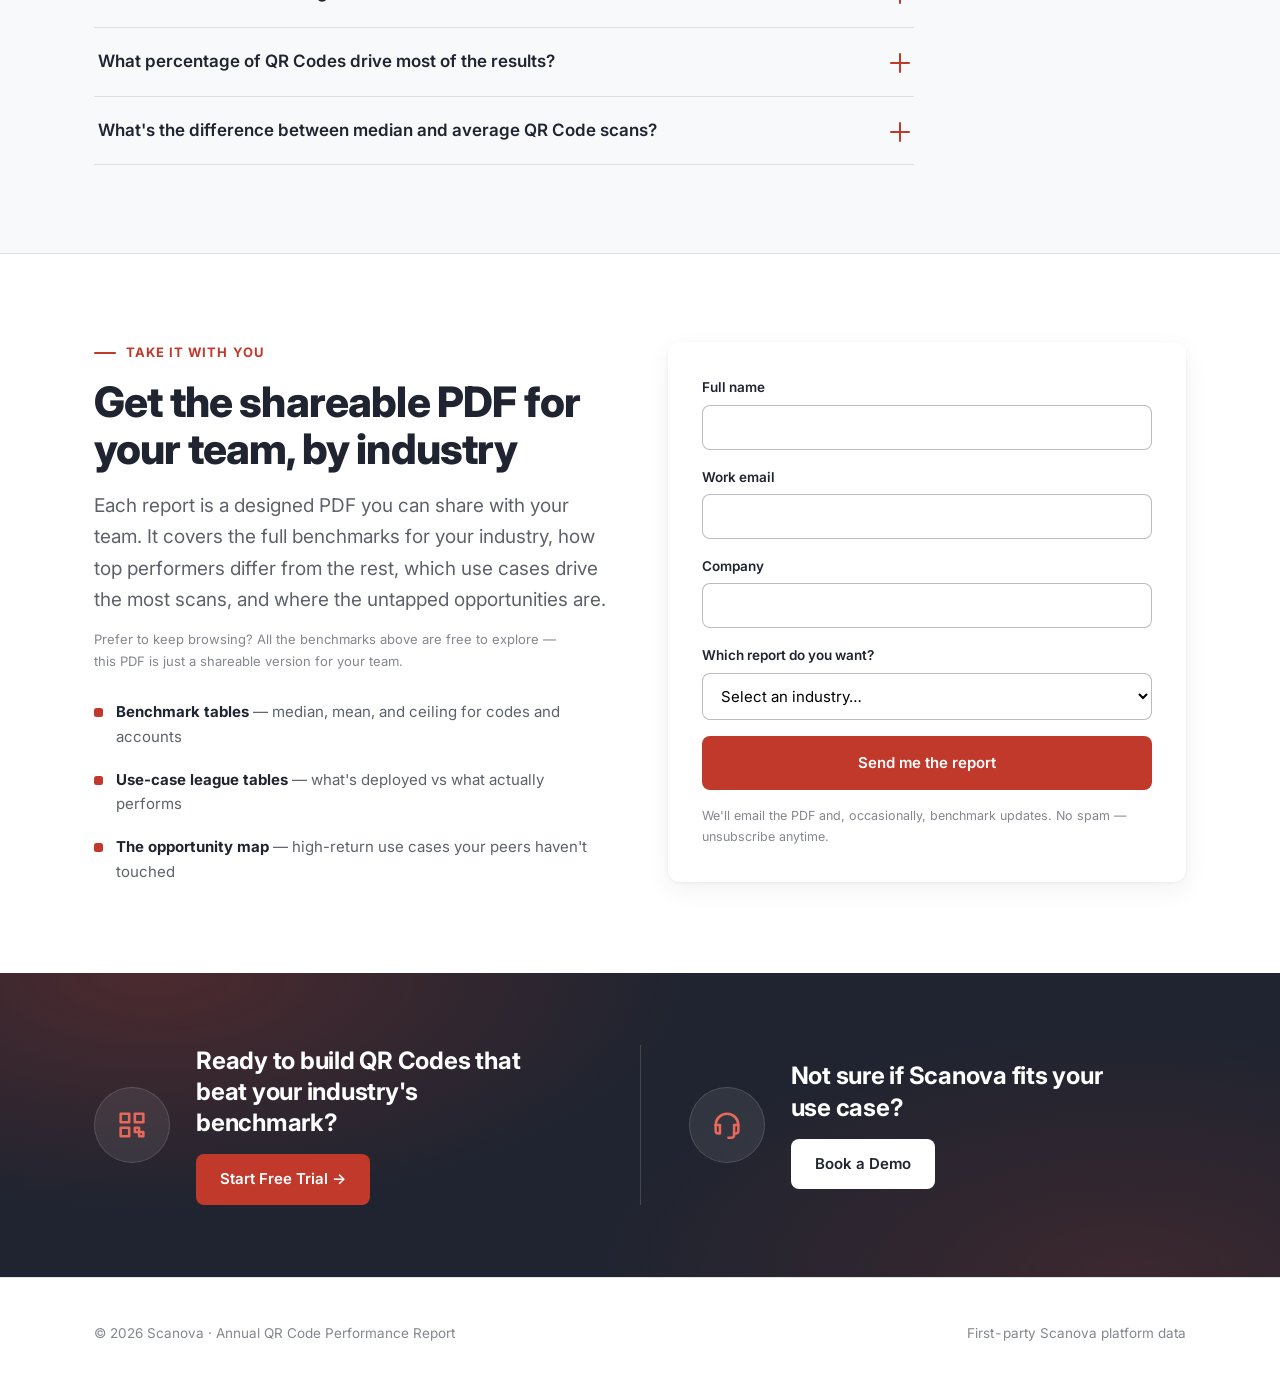
==== commit 28d3277d: "Add per-industry teaser copy, stop reusing hero summary on hub panels The hub's "Pick your industry"" ====
--- a/Annual Report/index.html
+++ b/Annual Report/index.html
@@ -430,7 +430,7 @@
       </div>
     </div>
     <div>
-      <p class="lede" style="font-size:16px;margin-bottom:24px">${d.summary}</p>
+      <p class="lede" style="font-size:16px;margin-bottom:24px">${d.teaser}</p>
       <ul class="insight-list">${d.tabInsights.map(t=>`<li>${t}</li>`).join("")}</ul>
       <p class="eyebrow" style="margin:30px 0 14px">Where the scans go · % of total scans by use case</p>
       <div class="bars">${bars}</div>
--- a/Annual Report/styles.css
+++ b/Annual Report/styles.css
@@ -111,6 +111,7 @@
 }
 .nav-drop-menu a:hover{background:var(--accent-dim);color:var(--accent-dark)}
 .nav-drop-menu a span{display:block;font-size:12px;font-weight:400;color:var(--ink-55)}
+.nav-drop-menu a.current{color:var(--accent);font-weight:700}
 
 /* ---- buttons ---- */
 .btn{
@@ -296,18 +297,9 @@
 @media (prefers-reduced-motion:reduce){.reveal{opacity:1;transform:none}}
 
 /* ---- industry page extras ---- */
-.chapter-nav{display:flex;gap:2px;overflow:hidden}
 .page-hero{padding:72px 0 56px}
 .crumb{font-size:14px;font-weight:500;color:var(--ink-55);text-decoration:none}
 .crumb:hover{color:var(--accent)}
-.switcher{display:flex;gap:8px;flex-wrap:wrap;margin-top:28px}
-.switcher a{
-  font-size:14px;font-weight:500;text-decoration:none;
-  border:1px solid var(--ink-12);border-radius:999px;padding:8px 16px;color:var(--ink-70);
-  transition:all .15s;
-}
-.switcher a:hover{border-color:var(--ink-30);color:var(--ink)}
-.switcher a.current{background:var(--ink);color:#fff;border-color:var(--ink)}
 .two-col{display:grid;grid-template-columns:minmax(0,1fr) minmax(0,1fr);gap:56px;align-items:start}
 @media(max-width:860px){.two-col{grid-template-columns:1fr}}
 .callout{border-left:3px solid var(--accent);padding:8px 0 8px 24px;margin:32px 0 0;font-size:17px;color:var(--ink-70);border-radius:2px}
@@ -374,8 +366,6 @@
   .cta-band-divider{display:none}
 }
 
-/* chapter nav: compact to fit alongside dual CTAs */
-.chapter-nav a{font-size:13px;padding:8px 9px}
 
 /* 2x2 card grid (methodology) */
 .cards.grid-2{grid-template-columns:repeat(2,1fr)}
@@ -478,12 +468,9 @@
 .hero-dark .photo{background:rgba(255,255,255,.04)}
 .hero-dark .photo::after{background:linear-gradient(180deg,rgba(24,27,35,.12),rgba(24,27,35,.28))}
 
-/* dark hero — industry page extras (crumb, switcher chips) */
+/* dark hero — industry page extras (crumb) */
 .hero-dark .crumb{color:rgba(255,255,255,.6)}
 .hero-dark .crumb:hover{color:#f0705f}
-.hero-dark .switcher a{color:rgba(255,255,255,.72);border-color:rgba(255,255,255,.24)}
-.hero-dark .switcher a:hover{border-color:rgba(255,255,255,.5);color:#fff}
-.hero-dark .switcher a.current{background:#fff;color:var(--ink);border-color:#fff}
 
 
 /* ============================================================
@@ -510,8 +497,7 @@
 
 /* ---- industry hero: compact to fit above the fold (~800px) ---- */
 .page-hero.hero-dark{padding:32px 0 40px}
-.page-hero.hero-dark .switcher{margin-top:14px}
-.page-hero.hero-dark .hero-grid{margin-top:22px!important}
+.page-hero.hero-dark .hero-grid{margin-top:28px!important}
 .page-hero.hero-dark h1{margin-top:10px}
 .page-hero.hero-dark .lede{margin-top:16px!important}
 .page-hero.hero-dark .meta-strip{margin-top:26px}
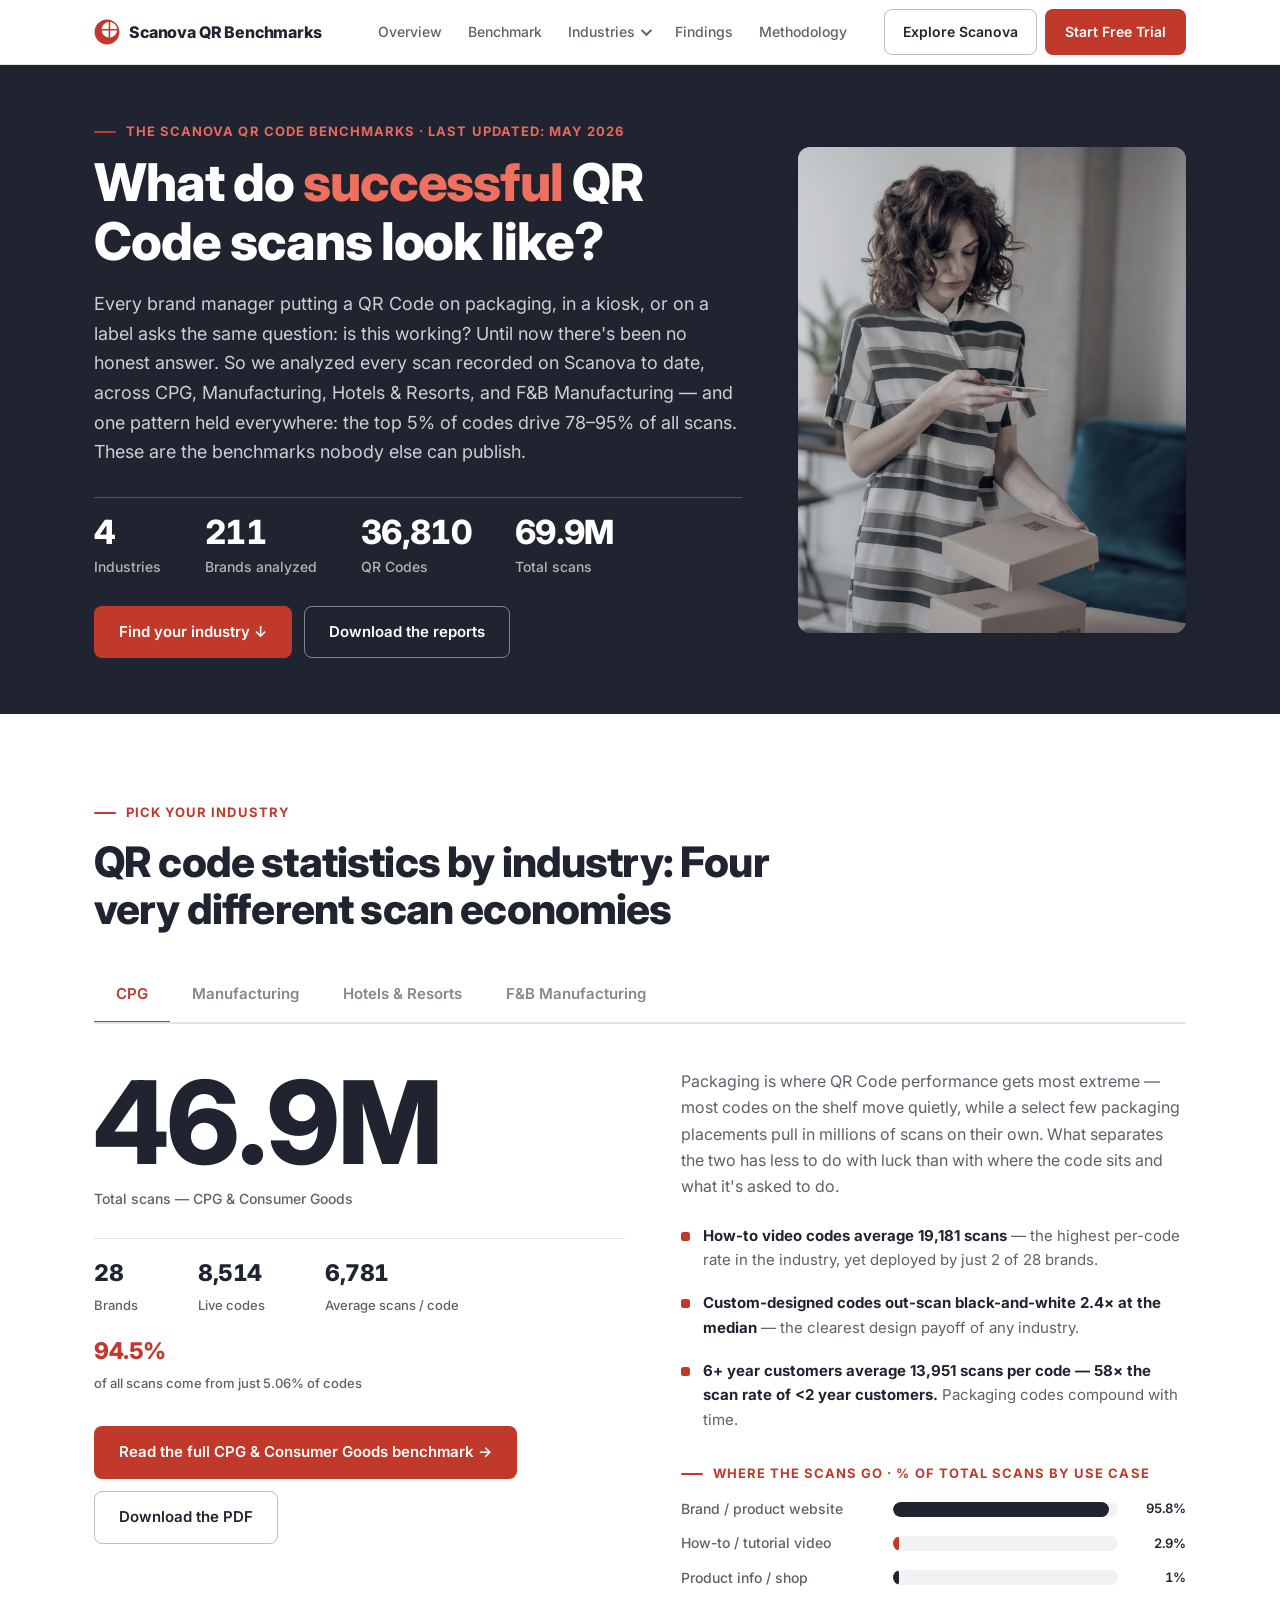
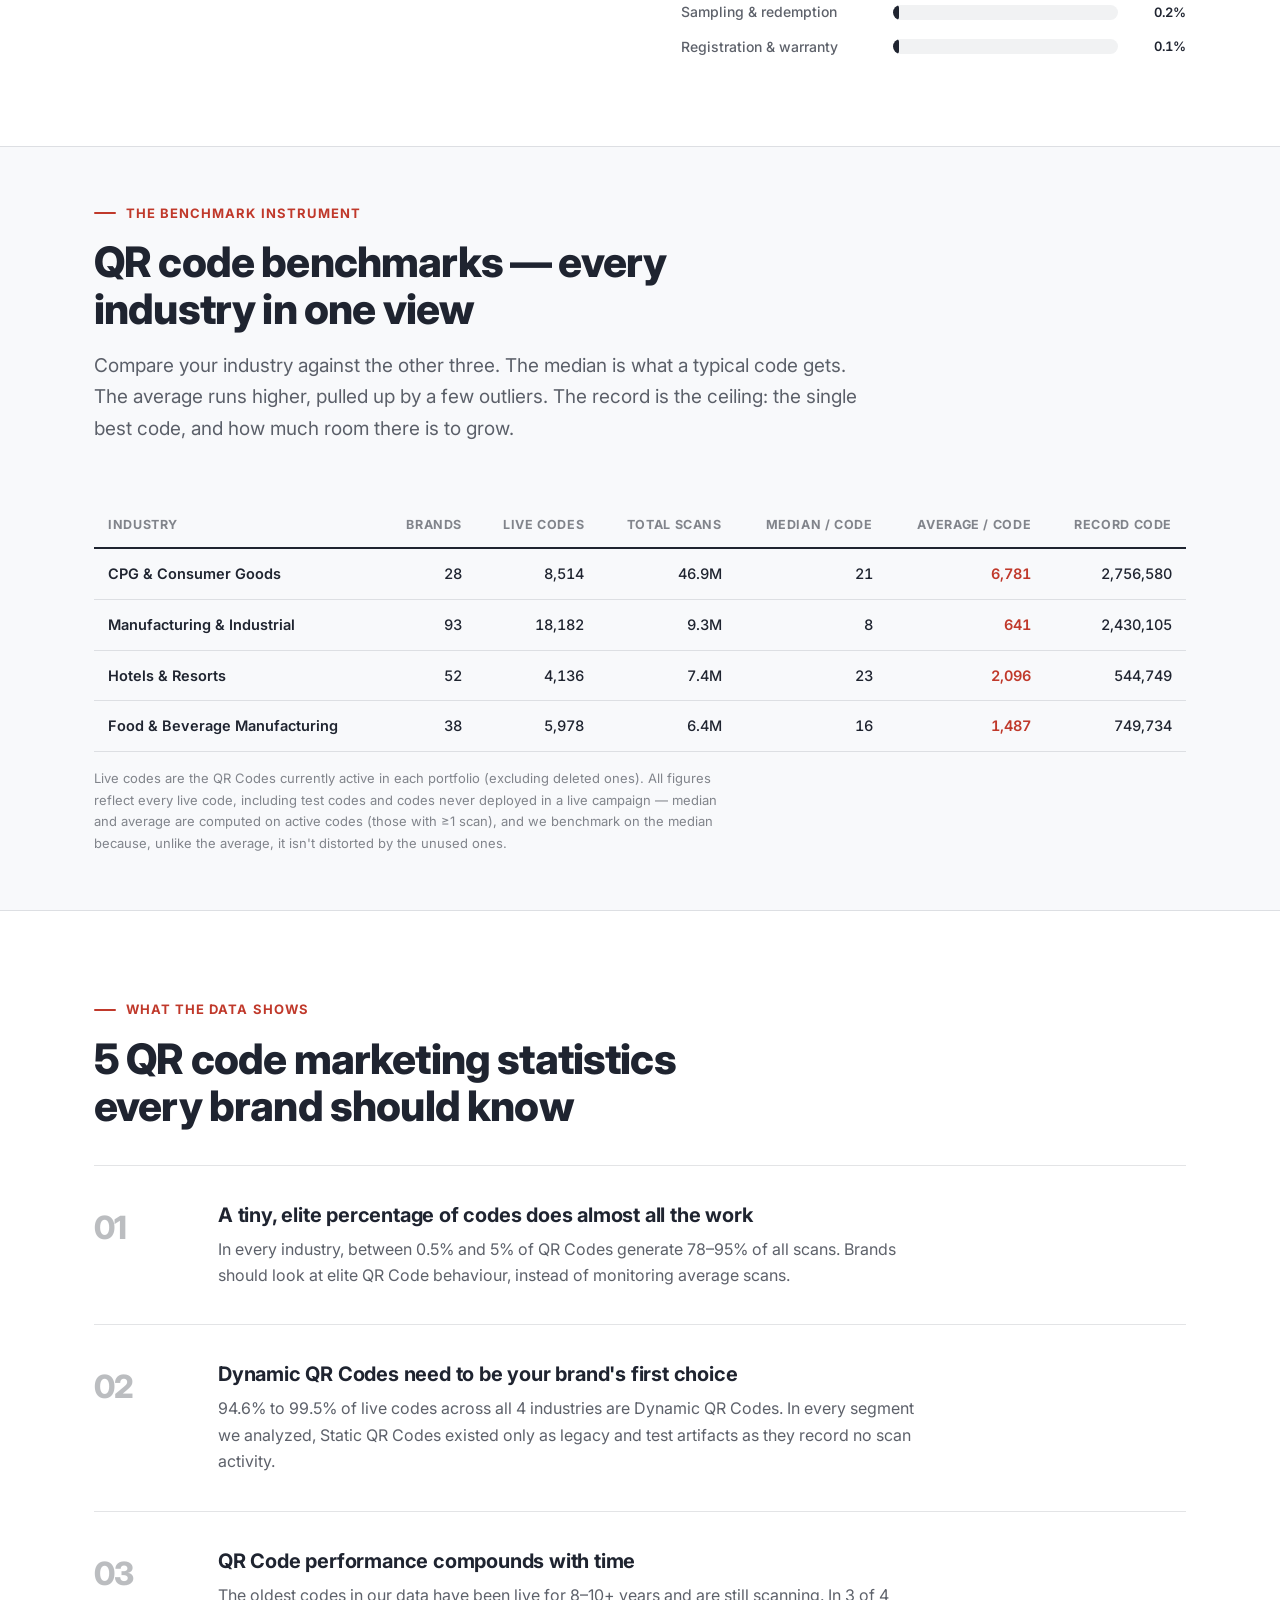
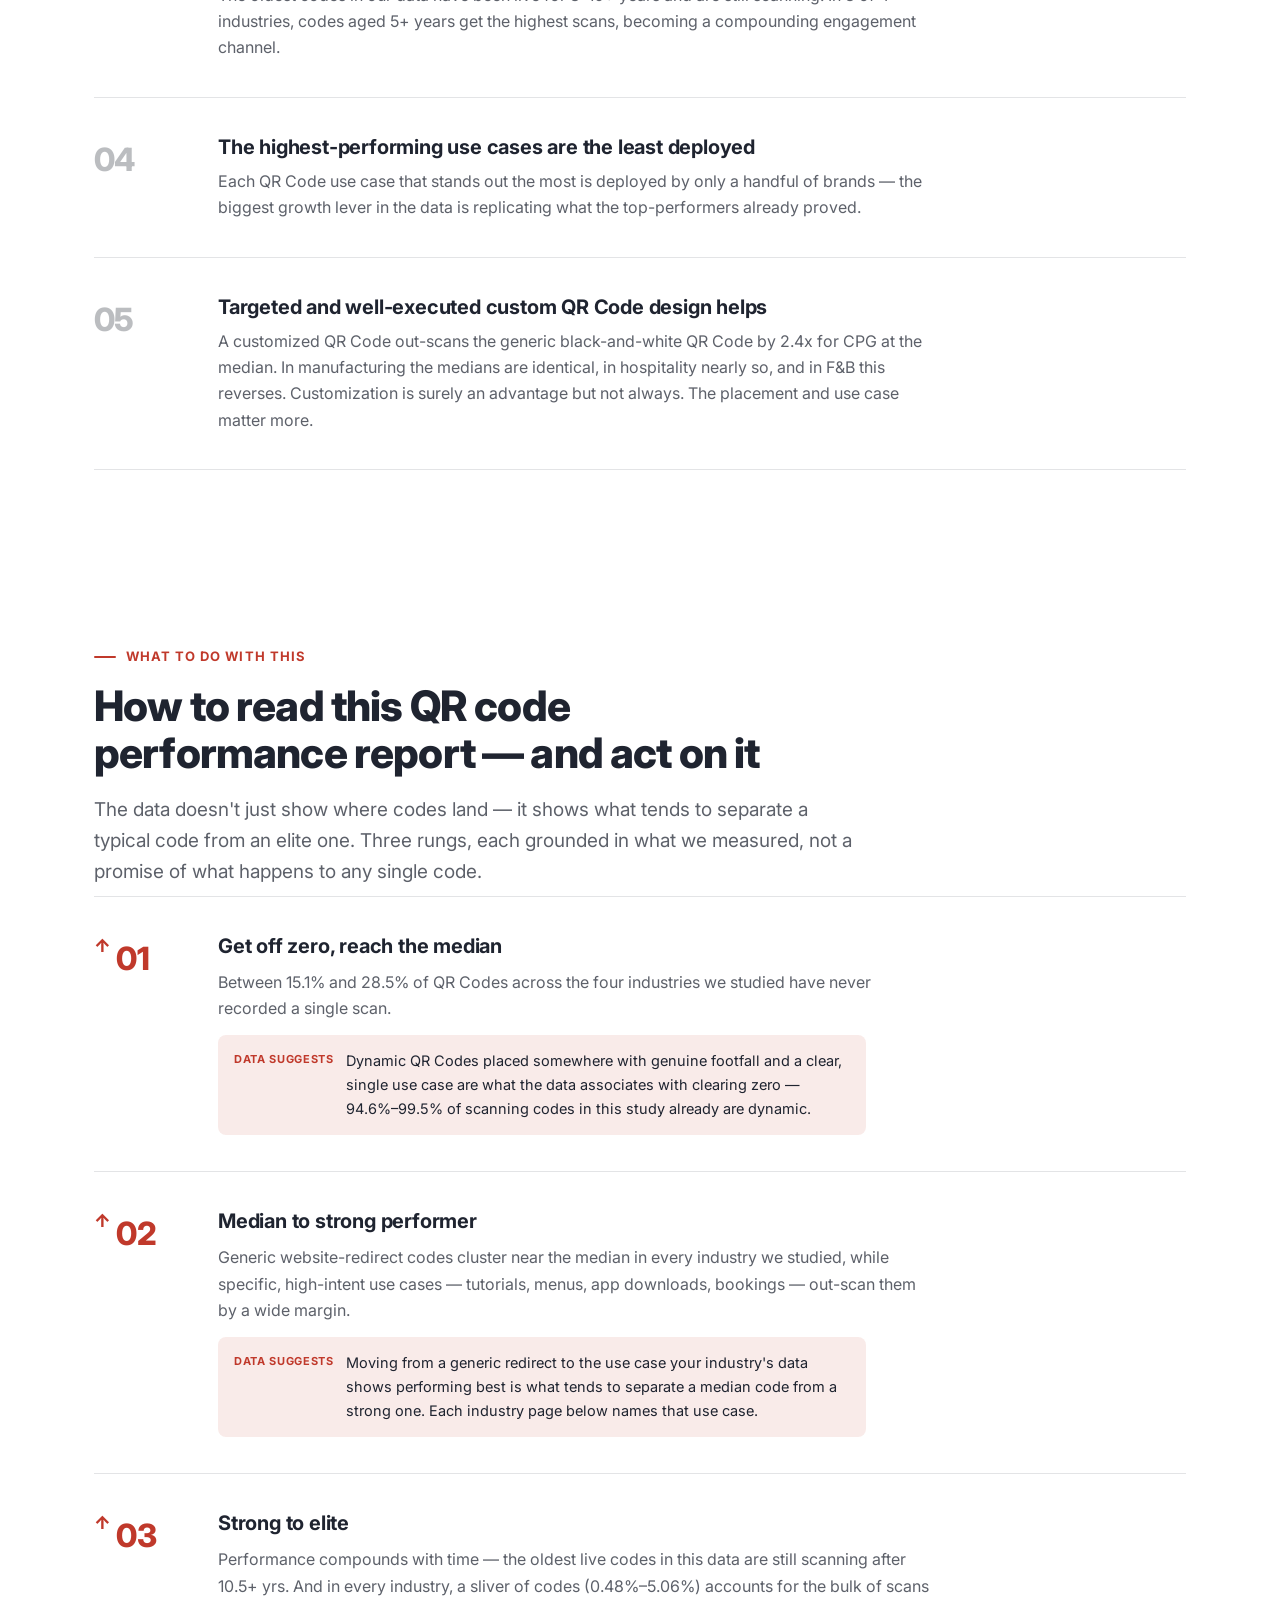
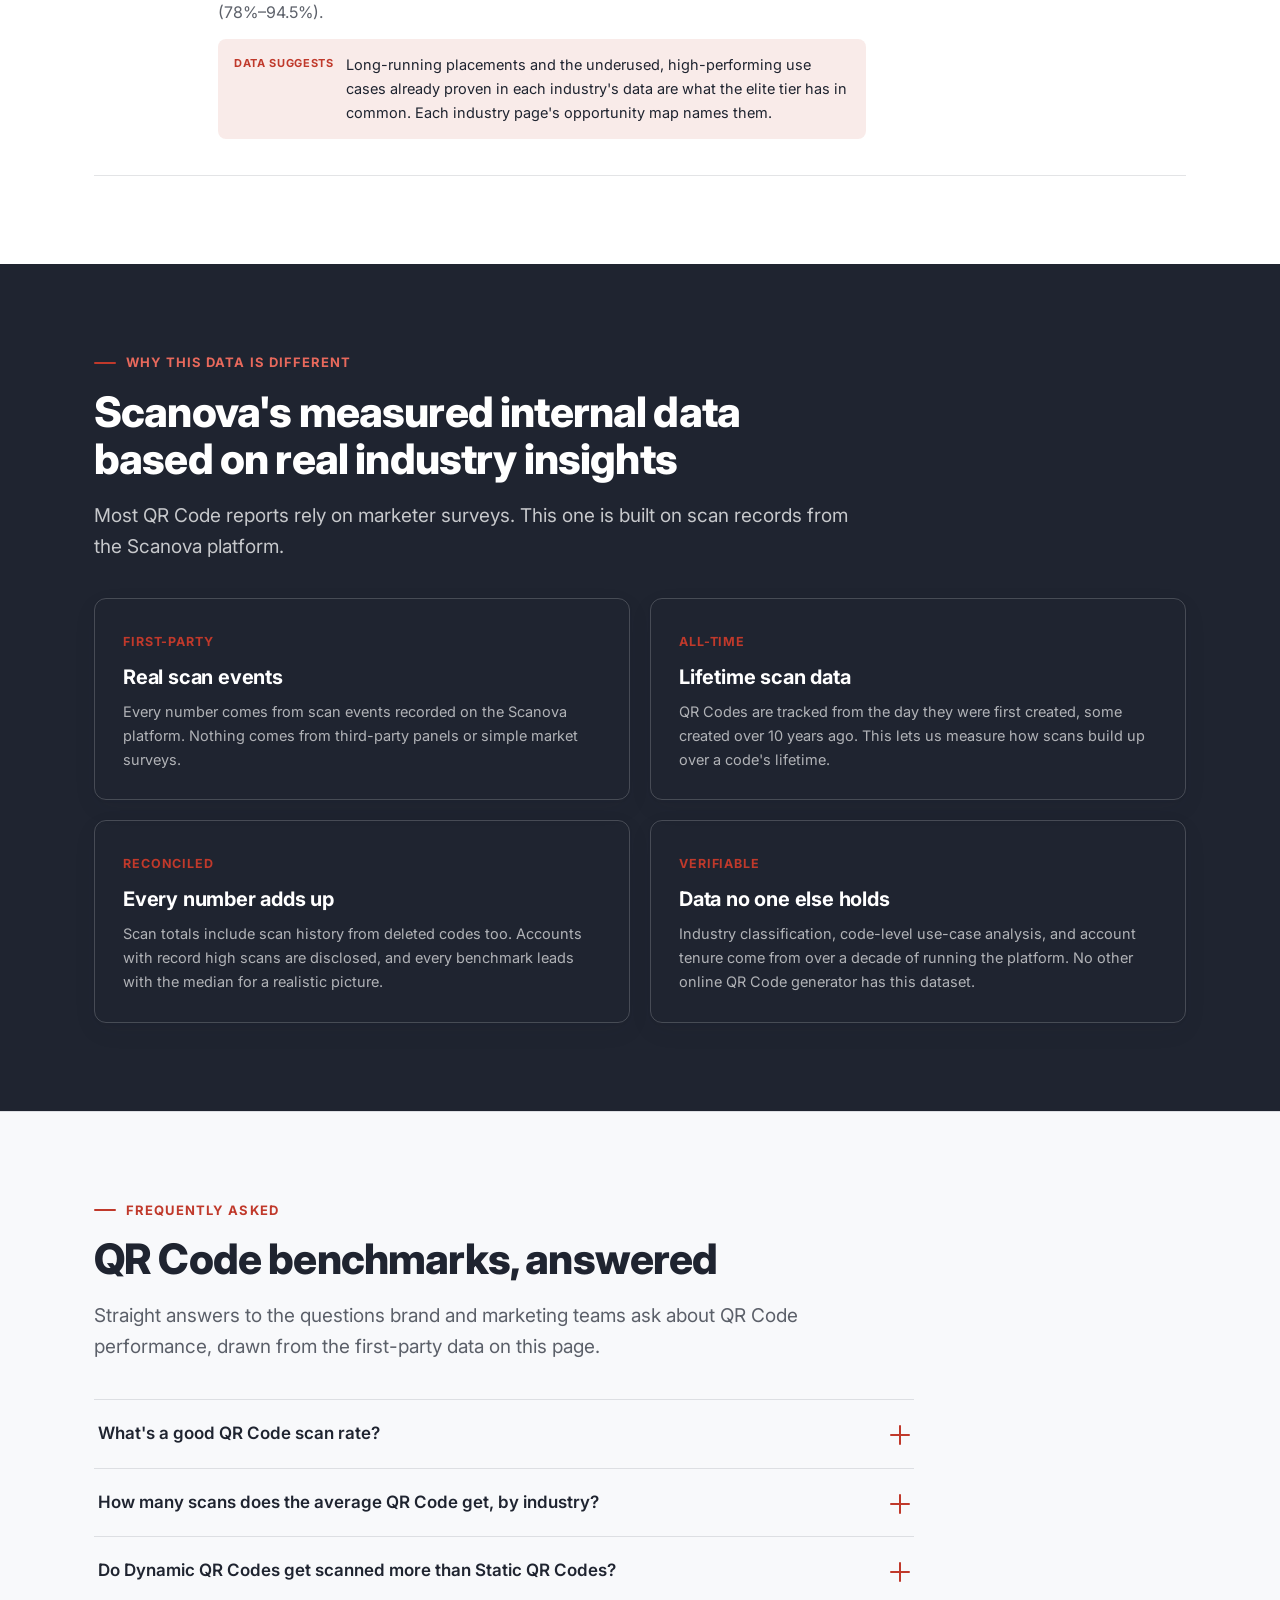
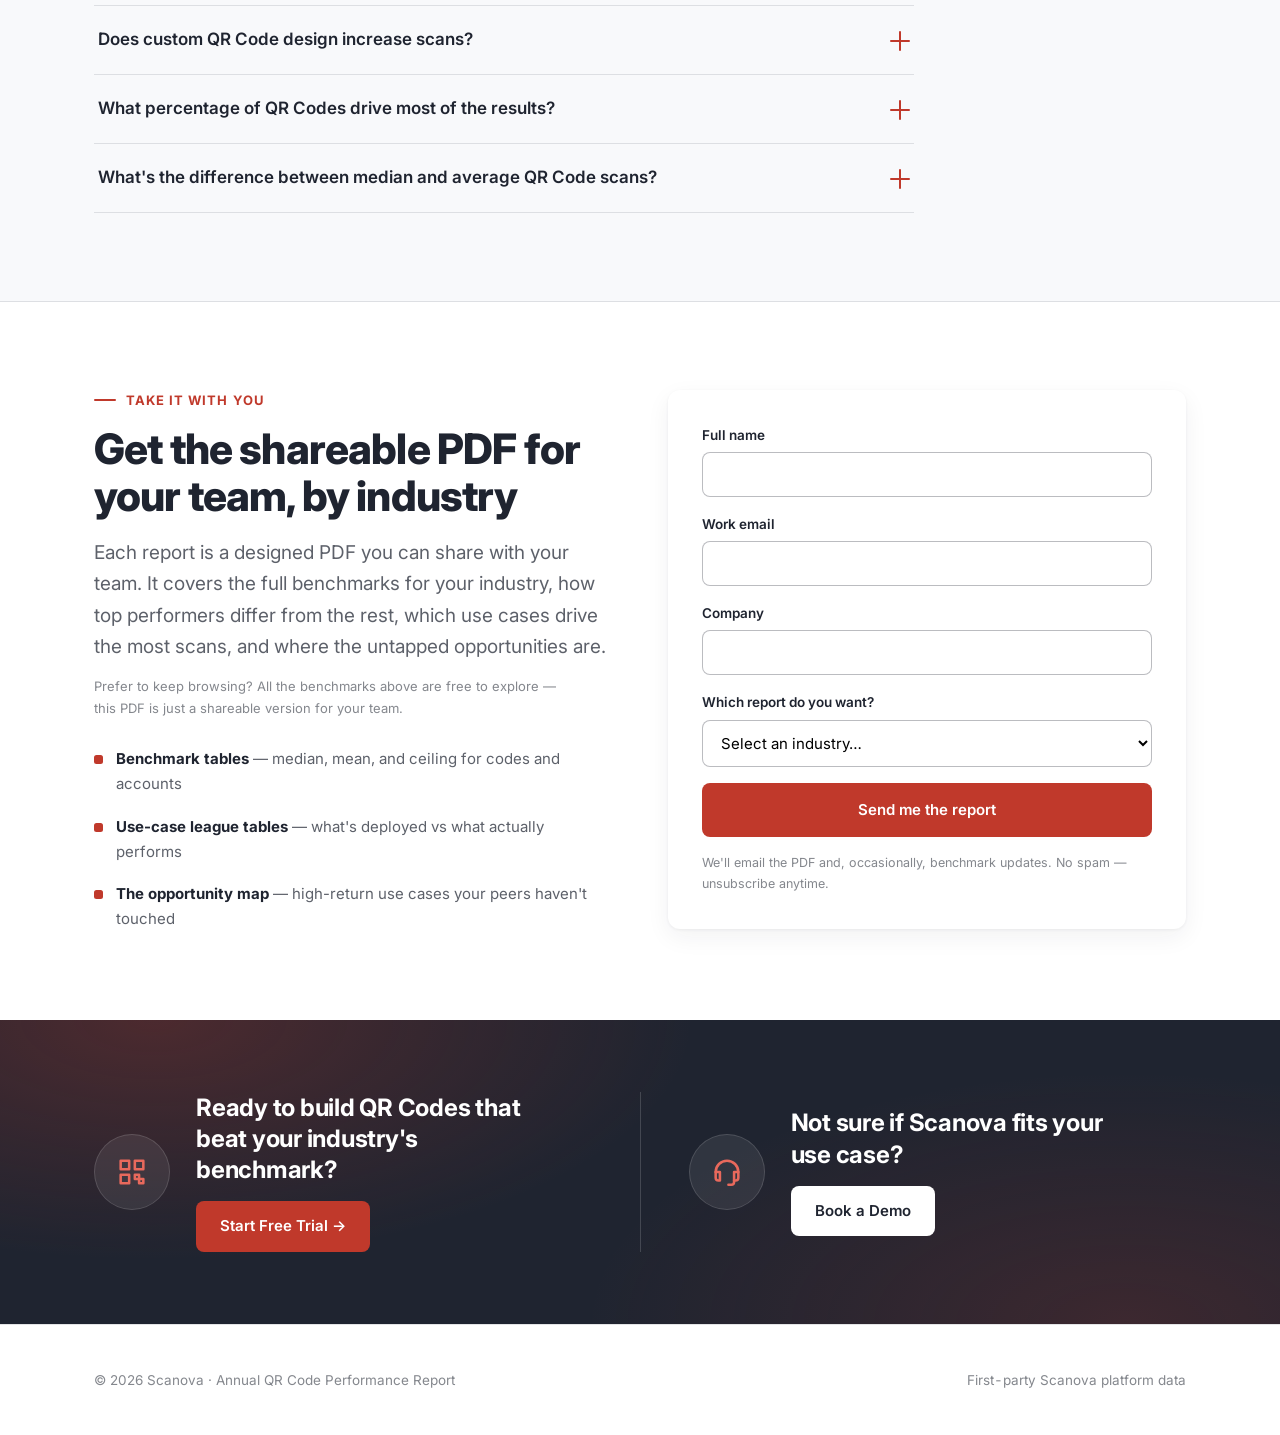
==== commit e81796d1: "Apply colleague's SEO title rewrites across hub and industry pages Updates the hub's 4 section H2s a" ====
--- a/Annual Report/index.html
+++ b/Annual Report/index.html
@@ -73,7 +73,7 @@
 <section id="industries">
   <div class="wrap">
     <p class="eyebrow">Pick your industry</p>
-    <h2 style="max-width:20ch">Four industries. Four very different scan economies.</h2>
+    <h2 style="max-width:26ch">QR code statistics by industry: Four very different scan economies</h2>
 
     <div class="tabs" role="tablist" id="industry-tabs"></div>
     <div id="industry-panels"></div>
@@ -84,7 +84,7 @@
 <section class="tight band" id="instrument">
   <div class="wrap">
     <p class="eyebrow">The benchmark instrument</p>
-    <h2 style="max-width:24ch">Every industry benchmark in one view</h2>
+    <h2 style="max-width:24ch">QR code benchmarks — every industry in one view</h2>
     <p class="lede">Compare your industry against the other three. The median is what a typical code gets. The average runs higher, pulled up by a few outliers. The record is the ceiling: the single best code, and how much room there is to grow.</p>
 
     <div class="tbl-scroll reveal" style="margin-top:40px">
@@ -111,7 +111,7 @@
 <section id="findings">
   <div class="wrap">
     <p class="eyebrow">What the data shows</p>
-    <h2 style="max-width:20ch">Five findings that hold in every industry</h2>
+    <h2 style="max-width:22ch">5 QR code marketing statistics every brand should know</h2>
     <div id="findings-list" style="margin-top:36px"></div>
   </div>
 </section>
@@ -120,7 +120,7 @@
 <section id="move-up-curve">
   <div class="wrap">
     <p class="eyebrow">What to do with this</p>
-    <h2 style="max-width:22ch">How to move up the curve</h2>
+    <h2 style="max-width:26ch">How to read this QR code performance report — and act on it</h2>
     <p class="lede">The data doesn't just show where codes land — it shows what tends to separate a typical code from an elite one. Three rungs, each grounded in what we measured, not a promise of what happens to any single code.</p>
     <div class="curve" id="curve-rungs"></div>
   </div>
